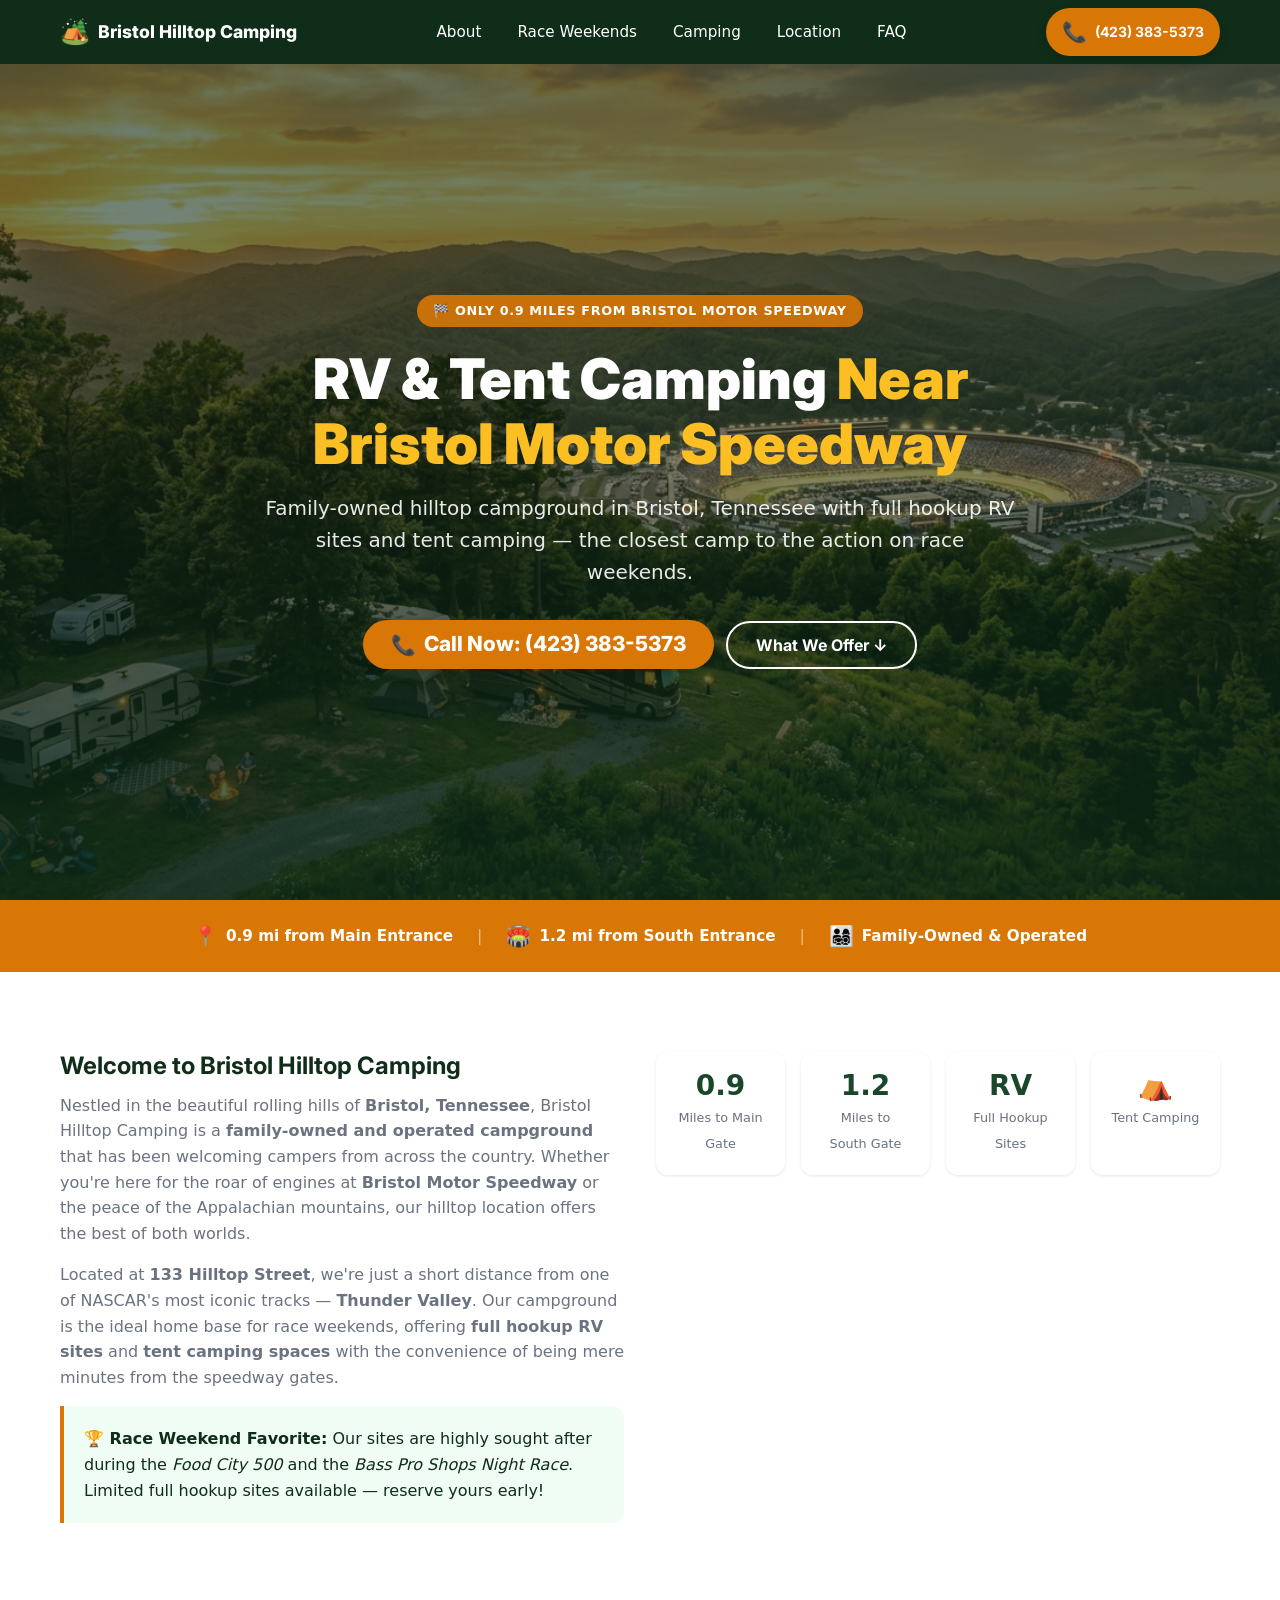
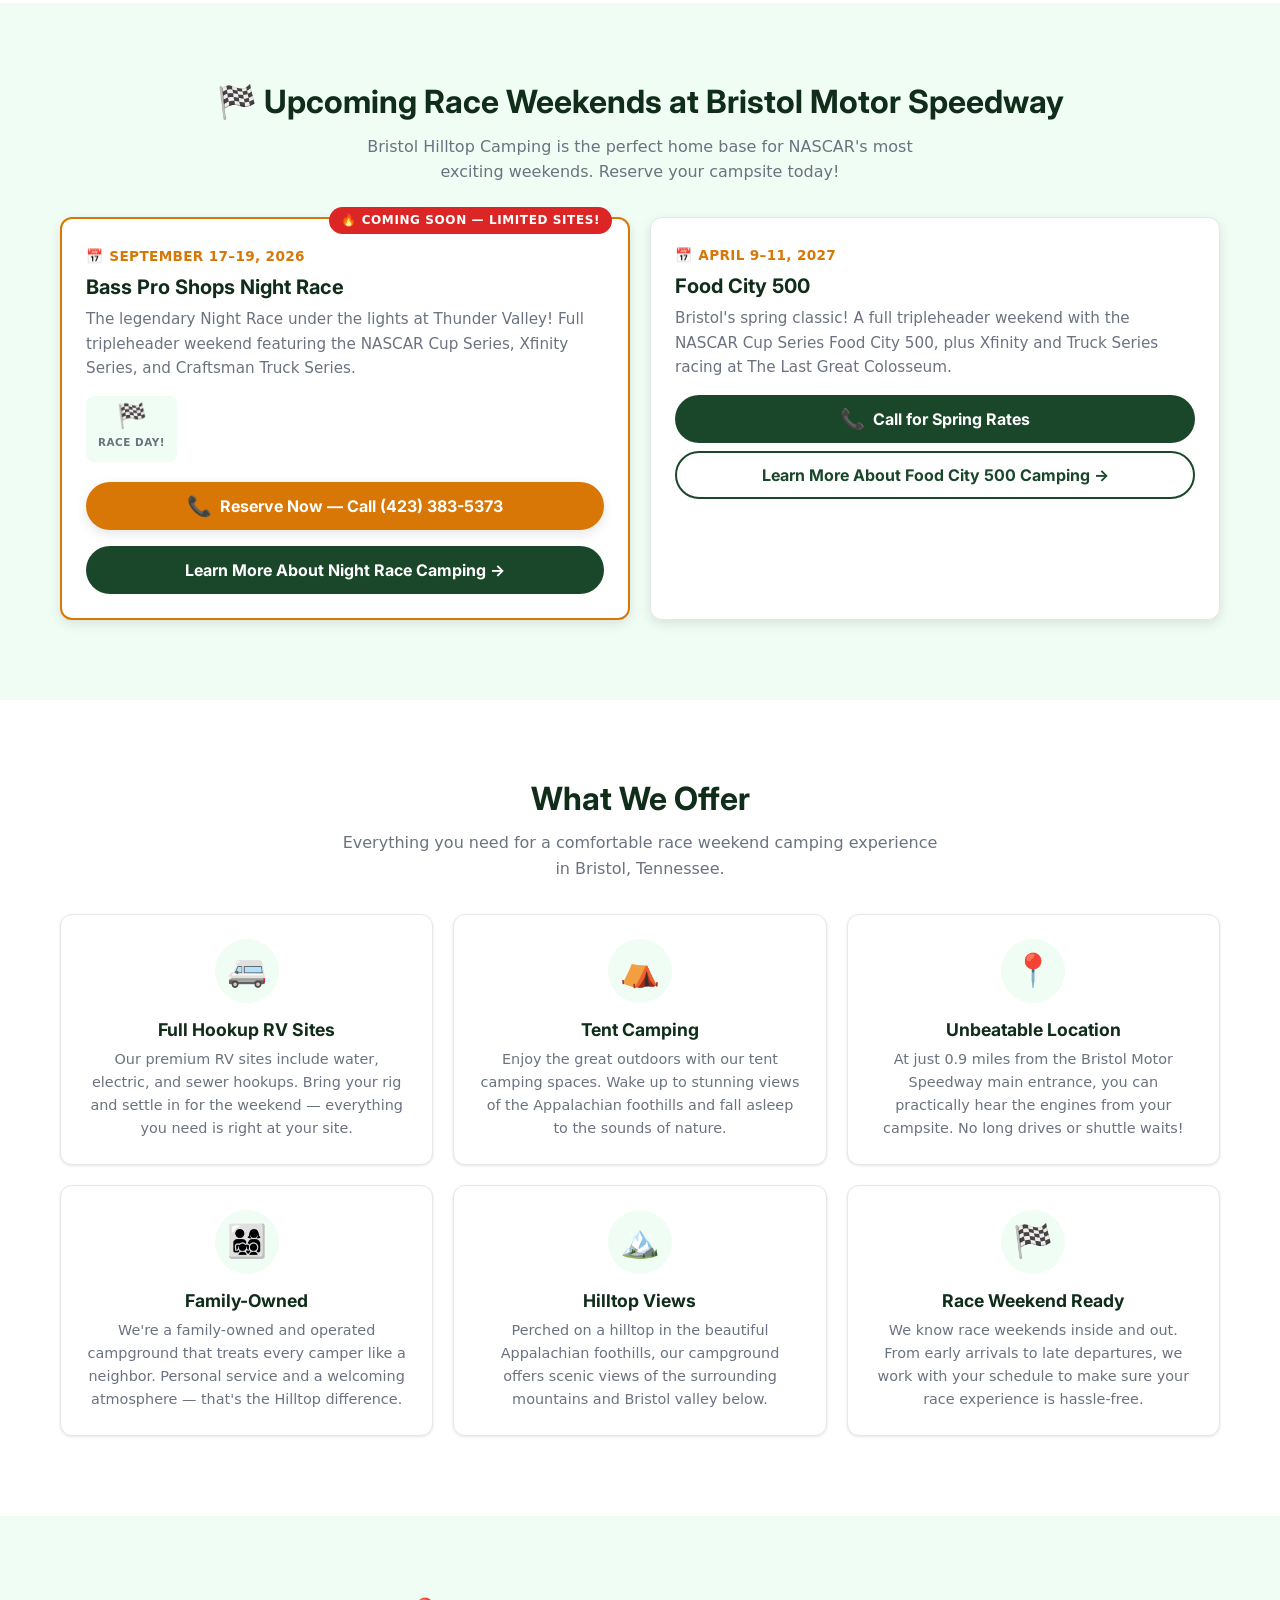
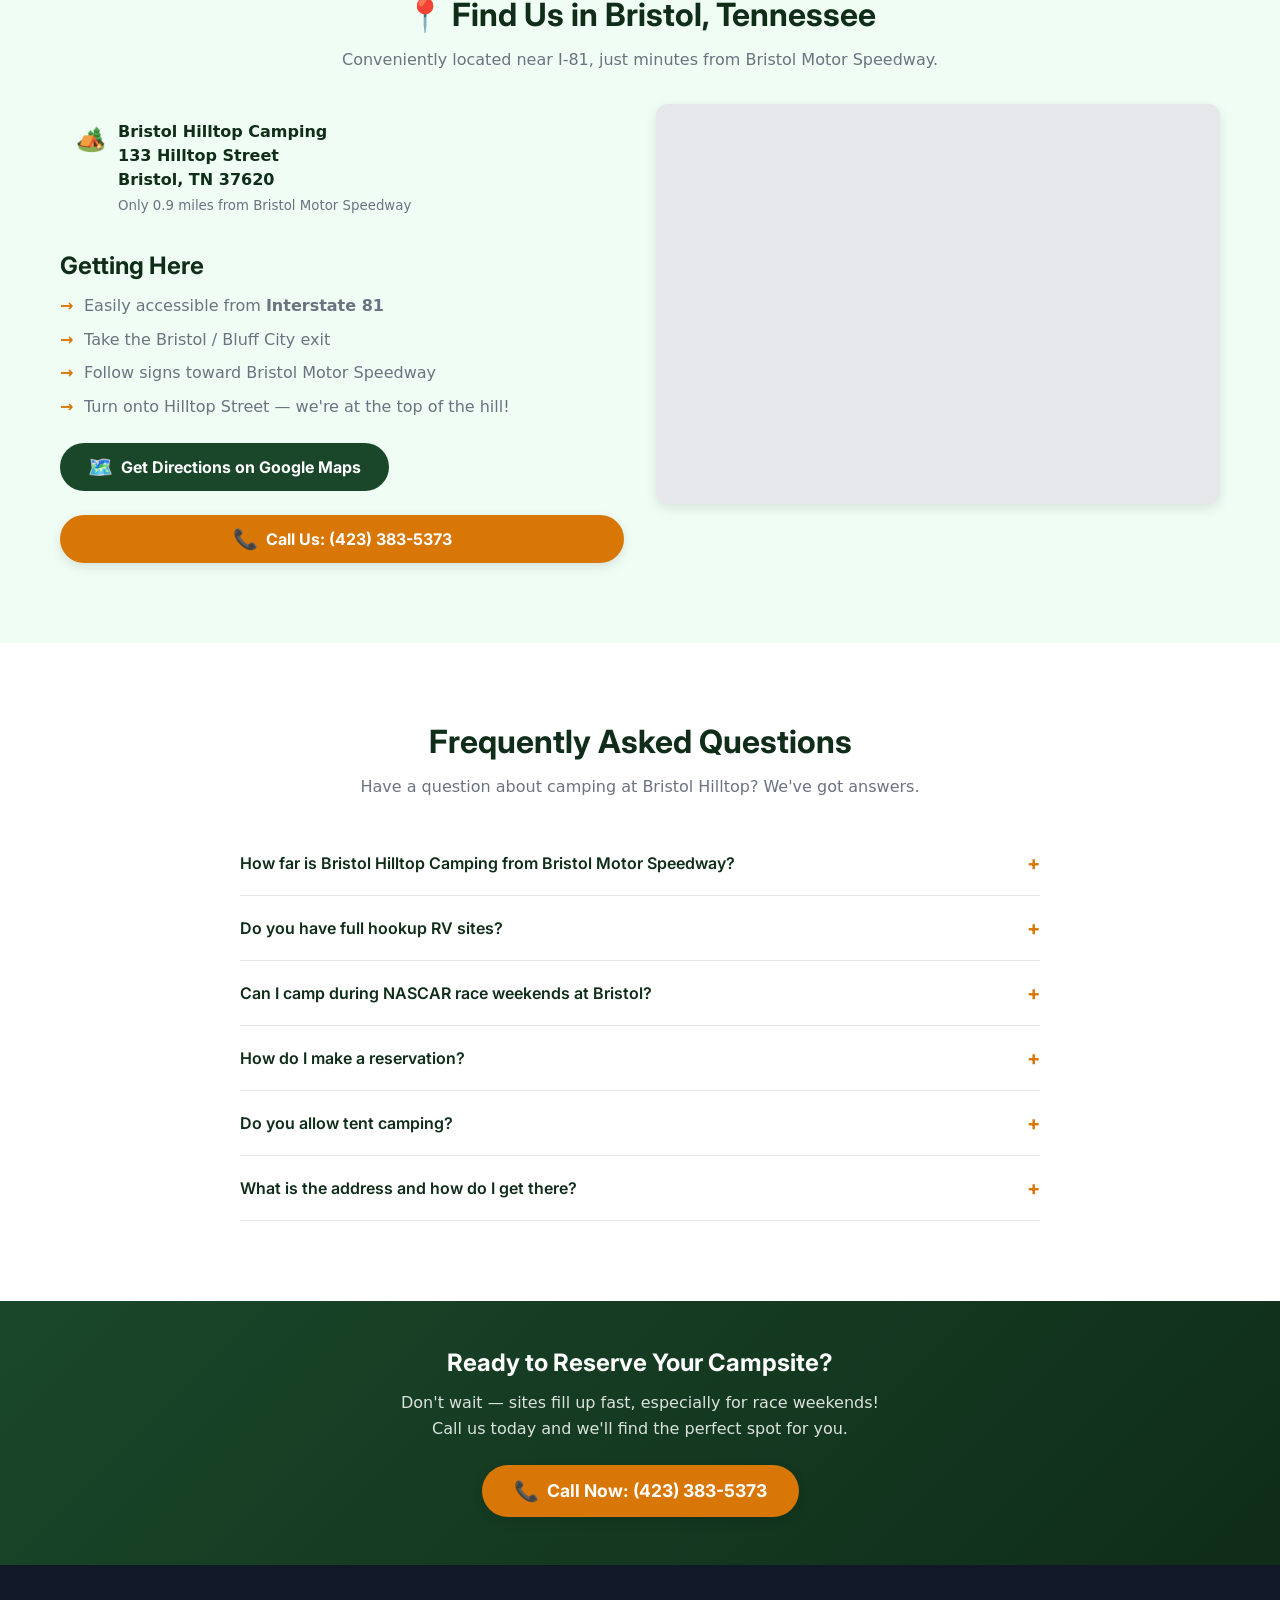
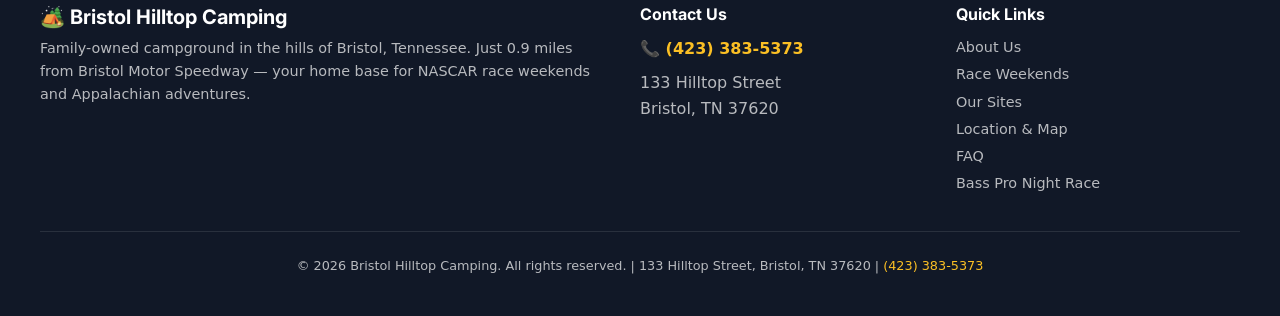
==== index.html @ 0c72fe5b "Initial commit: Bristol Hilltop Camping SEO capture site - Mobile-first responsive design with stick" ====
<!DOCTYPE html>
<html lang="en">
<head>
  <meta charset="UTF-8">
  <meta name="viewport" content="width=device-width, initial-scale=1.0">
  <meta http-equiv="X-UA-Compatible" content="IE=edge">

  <!-- Primary SEO Meta Tags -->
  <title>Bristol Hilltop Camping | RV &amp; Tent Camping Near Bristol Motor Speedway, TN</title>
  <meta name="description" content="Camp just 0.9 miles from Bristol Motor Speedway! Bristol Hilltop Camping offers full hookup RV sites &amp; tent camping in Bristol, TN. Perfect for NASCAR race weekends. Call (423) 383-5373.">
  <meta name="keywords" content="Bristol Motor Speedway camping, RV camping Bristol TN, tent camping near Bristol Speedway, NASCAR race weekend camping, full hookup RV sites Bristol, campground near Thunder Valley, Bristol Hilltop Camping">
  <meta name="robots" content="index, follow">
  <meta name="author" content="Bristol Hilltop Camping">
  <link rel="canonical" href="https://bristolhilltopcamping.com/">

  <!-- Open Graph / Facebook -->
  <meta property="og:type" content="website">
  <meta property="og:url" content="https://bristolhilltopcamping.com/">
  <meta property="og:title" content="Bristol Hilltop Camping | RV &amp; Tent Camping Near Bristol Motor Speedway">
  <meta property="og:description" content="Camp just 0.9 miles from Bristol Motor Speedway! Full hookup RV sites &amp; tent camping for NASCAR race weekends. Family-owned campground in Bristol, TN.">
  <meta property="og:image" content="https://bristolhilltopcamping.com/images/hero-bristol.webp">
  <meta property="og:image:width" content="1200">
  <meta property="og:image:height" content="630">
  <meta property="og:locale" content="en_US">
  <meta property="og:site_name" content="Bristol Hilltop Camping">

  <!-- Twitter Card -->
  <meta name="twitter:card" content="summary_large_image">
  <meta name="twitter:title" content="Bristol Hilltop Camping | RV &amp; Tent Camping Near Bristol Motor Speedway">
  <meta name="twitter:description" content="Camp just 0.9 miles from Bristol Motor Speedway! Full hookup RV sites &amp; tent camping for NASCAR race weekends.">
  <meta name="twitter:image" content="https://bristolhilltopcamping.com/images/hero-bristol.webp">

  <!-- Geo Tags for Local SEO -->
  <meta name="geo.region" content="US-TN">
  <meta name="geo.placename" content="Bristol, Tennessee">
  <meta name="geo.position" content="36.5951;-82.1890">
  <meta name="ICBM" content="36.5951, -82.1890">

  <!-- Fonts -->
  <link rel="preconnect" href="https://fonts.googleapis.com">
  <link rel="preconnect" href="https://fonts.gstatic.com" crossorigin>
  <link href="https://fonts.googleapis.com/css2?family=Inter:wght@400;500;600;700;800;900&display=swap" rel="stylesheet">

  <!-- Styles -->
  <link rel="stylesheet" href="css/styles.css">

  <!-- JSON-LD Structured Data: Campground (LocalBusiness) -->
  <script type="application/ld+json">
  {
    "@context": "https://schema.org",
    "@type": "Campground",
    "name": "Bristol Hilltop Camping",
    "description": "Family-owned campground just 0.9 miles from Bristol Motor Speedway offering RV and tent camping with full hookup sites. Perfect for NASCAR race weekends in Bristol, Tennessee.",
    "url": "https://bristolhilltopcamping.com",
    "telephone": "+1-423-383-5373",
    "address": {
      "@type": "PostalAddress",
      "streetAddress": "133 Hilltop Street",
      "addressLocality": "Bristol",
      "addressRegion": "TN",
      "postalCode": "37620",
      "addressCountry": "US"
    },
    "geo": {
      "@type": "GeoCoordinates",
      "latitude": 36.5951,
      "longitude": -82.1890
    },
    "image": "https://bristolhilltopcamping.com/images/hero-bristol.webp",
    "priceRange": "$$",
    "amenityFeature": [
      { "@type": "LocationFeatureSpecification", "name": "Full Hookup RV Sites", "value": true },
      { "@type": "LocationFeatureSpecification", "name": "Tent Camping", "value": true },
      { "@type": "LocationFeatureSpecification", "name": "Water Hookup", "value": true },
      { "@type": "LocationFeatureSpecification", "name": "Electric Hookup", "value": true },
      { "@type": "LocationFeatureSpecification", "name": "Sewer Hookup", "value": true }
    ],
    "tourBookingPage": "https://bristolhilltopcamping.com/",
    "isAccessibleForFree": false,
    "sameAs": []
  }
  </script>

  <!-- JSON-LD Structured Data: FAQPage -->
  <script type="application/ld+json">
  {
    "@context": "https://schema.org",
    "@type": "FAQPage",
    "mainEntity": [
      {
        "@type": "Question",
        "name": "How far is Bristol Hilltop Camping from Bristol Motor Speedway?",
        "acceptedAnswer": {
          "@type": "Answer",
          "text": "Bristol Hilltop Camping is just 0.9 miles from the Bristol Motor Speedway main entrance and 1.2 miles from the south entrance — one of the closest campgrounds to the track."
        }
      },
      {
        "@type": "Question",
        "name": "Do you have full hookup RV sites?",
        "acceptedAnswer": {
          "@type": "Answer",
          "text": "Yes! We offer a limited number of full hookup RV sites with water, electric, and sewer connections. These sites fill up quickly during race weekends, so call early to reserve your spot."
        }
      },
      {
        "@type": "Question",
        "name": "Can I camp during NASCAR race weekends at Bristol?",
        "acceptedAnswer": {
          "@type": "Answer",
          "text": "Absolutely! Race weekends are our busiest and most popular times. We host campers for both the Food City 500 (spring) and the Bass Pro Shops Night Race (fall). Sites are limited, so early reservations are strongly recommended."
        }
      },
      {
        "@type": "Question",
        "name": "How do I make a reservation at Bristol Hilltop Camping?",
        "acceptedAnswer": {
          "@type": "Answer",
          "text": "Simply call us at (423) 383-5373 to check availability and reserve your site. We recommend calling well in advance for race weekends as our full hookup sites sell out quickly."
        }
      },
      {
        "@type": "Question",
        "name": "Do you allow tent camping?",
        "acceptedAnswer": {
          "@type": "Answer",
          "text": "Yes, we welcome tent campers! We have designated tent camping areas in addition to our RV sites. Call us for current availability and rates."
        }
      },
      {
        "@type": "Question",
        "name": "What is the address of Bristol Hilltop Camping?",
        "acceptedAnswer": {
          "@type": "Answer",
          "text": "We are located at 133 Hilltop Street, Bristol, TN 37620. We're easily accessible from I-81 and just minutes from Bristol Motor Speedway."
        }
      }
    ]
  }
  </script>

  <!-- JSON-LD Structured Data: Upcoming Events -->
  <script type="application/ld+json">
  [
    {
      "@context": "https://schema.org",
      "@type": "Event",
      "name": "Bass Pro Shops Night Race Camping at Bristol Hilltop",
      "description": "Camp at Bristol Hilltop Camping for the 2026 Bass Pro Shops Night Race at Bristol Motor Speedway. Full hookup RV sites and tent camping available just 0.9 miles from the track.",
      "startDate": "2026-09-17",
      "endDate": "2026-09-20",
      "eventAttendanceMode": "https://schema.org/OfflineEventAttendanceMode",
      "eventStatus": "https://schema.org/EventScheduled",
      "location": {
        "@type": "Place",
        "name": "Bristol Hilltop Camping",
        "address": {
          "@type": "PostalAddress",
          "streetAddress": "133 Hilltop Street",
          "addressLocality": "Bristol",
          "addressRegion": "TN",
          "postalCode": "37620",
          "addressCountry": "US"
        }
      },
      "organizer": {
        "@type": "Organization",
        "name": "Bristol Hilltop Camping",
        "url": "https://bristolhilltopcamping.com"
      }
    },
    {
      "@context": "https://schema.org",
      "@type": "Event",
      "name": "Food City 500 Camping at Bristol Hilltop",
      "description": "Camp at Bristol Hilltop Camping for the 2027 Food City 500 at Bristol Motor Speedway. Full hookup RV sites and tent camping available.",
      "startDate": "2027-04-09",
      "endDate": "2027-04-12",
      "eventAttendanceMode": "https://schema.org/OfflineEventAttendanceMode",
      "eventStatus": "https://schema.org/EventScheduled",
      "location": {
        "@type": "Place",
        "name": "Bristol Hilltop Camping",
        "address": {
          "@type": "PostalAddress",
          "streetAddress": "133 Hilltop Street",
          "addressLocality": "Bristol",
          "addressRegion": "TN",
          "postalCode": "37620",
          "addressCountry": "US"
        }
      },
      "organizer": {
        "@type": "Organization",
        "name": "Bristol Hilltop Camping",
        "url": "https://bristolhilltopcamping.com"
      }
    }
  ]
  </script>
</head>
<body>

  <!-- Skip to Content (Accessibility) -->
  <a href="#main" class="skip-link">Skip to main content</a>

  <!-- ============================================
       HEADER / NAVIGATION
       ============================================ -->
  <header class="header" role="banner">
    <div class="header__inner">
      <a href="/" class="header__logo" aria-label="Bristol Hilltop Camping — Home">
        <span class="header__logo-icon">🏕️</span>
        <span>Bristol Hilltop Camping</span>
      </a>

      <nav class="nav" role="navigation" aria-label="Main navigation">
        <ul class="nav__list">
          <li><a href="#about" class="nav__link">About</a></li>
          <li><a href="#race-weekends" class="nav__link">Race Weekends</a></li>
          <li><a href="#camping" class="nav__link">Camping</a></li>
          <li><a href="#location" class="nav__link">Location</a></li>
          <li><a href="#faq" class="nav__link">FAQ</a></li>
        </ul>
      </nav>

      <a href="tel:+14233835373" class="btn btn--call btn--sm header__cta">
        <span class="btn__icon">📞</span> (423) 383-5373
      </a>

      <button class="header__toggle" aria-label="Toggle navigation menu" aria-expanded="false">
        &#9776;
      </button>
    </div>
  </header>

  <!-- ============================================
       HERO SECTION
       ============================================ -->
  <section class="hero" aria-label="Welcome to Bristol Hilltop Camping">
    <div class="hero__bg" role="img" aria-label="Panoramic view of Bristol Motor Speedway and Appalachian Mountains from Bristol Hilltop Camping"></div>
    <div class="hero__content">
      <div class="hero__badge">🏁 Only 0.9 Miles from Bristol Motor Speedway</div>
      <h1 class="hero__title">
        RV &amp; Tent Camping <span>Near Bristol Motor Speedway</span>
      </h1>
      <p class="hero__subtitle">
        Family-owned hilltop campground in Bristol, Tennessee with full hookup RV sites and tent camping — the closest camp to the action on race weekends.
      </p>
      <div class="hero__ctas">
        <a href="tel:+14233835373" class="btn btn--call hero__phone">
          <span class="btn__icon">📞</span> Call Now: (423) 383-5373
        </a>
        <a href="#camping" class="btn btn--outline">
          What We Offer ↓
        </a>
      </div>
    </div>
  </section>

  <!-- ============================================
       PROXIMITY BADGE BAR
       ============================================ -->
  <div class="proximity" role="complementary" aria-label="Distance to Bristol Motor Speedway">
    <div class="proximity__content">
      <div class="proximity__item">
        <span class="proximity__icon">📍</span>
        <span>0.9 mi from Main Entrance</span>
      </div>
      <span class="proximity__divider">|</span>
      <div class="proximity__item">
        <span class="proximity__icon">🏟️</span>
        <span>1.2 mi from South Entrance</span>
      </div>
      <span class="proximity__divider">|</span>
      <div class="proximity__item">
        <span class="proximity__icon">👨‍👩‍👧‍👦</span>
        <span>Family-Owned &amp; Operated</span>
      </div>
    </div>
  </div>

  <!-- ============================================
       MAIN CONTENT
       ============================================ -->
  <main id="main">

    <!-- ABOUT SECTION -->
    <section id="about" class="section">
      <div class="container">
        <div class="about__grid">
          <div class="about__text fade-in">
            <h2>Welcome to Bristol Hilltop Camping</h2>
            <p>
              Nestled in the beautiful rolling hills of <strong>Bristol, Tennessee</strong>, Bristol Hilltop Camping is a <strong>family-owned and operated campground</strong> that has been welcoming campers from across the country. Whether you're here for the roar of engines at <strong>Bristol Motor Speedway</strong> or the peace of the Appalachian mountains, our hilltop location offers the best of both worlds.
            </p>
            <p>
              Located at <strong>133 Hilltop Street</strong>, we're just a short distance from one of NASCAR's most iconic tracks — <strong>Thunder Valley</strong>. Our campground is the ideal home base for race weekends, offering <strong>full hookup RV sites</strong> and <strong>tent camping spaces</strong> with the convenience of being mere minutes from the speedway gates.
            </p>
            <div class="about__highlight">
              <strong>🏆 Race Weekend Favorite:</strong> Our sites are highly sought after during the <em>Food City 500</em> and the <em>Bass Pro Shops Night Race</em>. Limited full hookup sites available — reserve yours early!
            </div>
          </div>
          <div class="about__stats fade-in">
            <div class="stat">
              <span class="stat__number">0.9</span>
              <span class="stat__label">Miles to Main Gate</span>
            </div>
            <div class="stat">
              <span class="stat__number">1.2</span>
              <span class="stat__label">Miles to South Gate</span>
            </div>
            <div class="stat">
              <span class="stat__number">RV</span>
              <span class="stat__label">Full Hookup Sites</span>
            </div>
            <div class="stat">
              <span class="stat__number">⛺</span>
              <span class="stat__label">Tent Camping</span>
            </div>
          </div>
        </div>
      </div>
    </section>

    <!-- RACE WEEKENDS SECTION -->
    <section id="race-weekends" class="section section--alt">
      <div class="container">
        <div class="section__header fade-in">
          <h2>🏁 Upcoming Race Weekends at Bristol Motor Speedway</h2>
          <p>Bristol Hilltop Camping is the perfect home base for NASCAR's most exciting weekends. Reserve your campsite today!</p>
        </div>

        <div class="race-cards">
          <!-- Bass Pro Shops Night Race — FEATURED / URGENT -->
          <div class="race-card race-card--featured fade-in">
            <span class="race-card__urgent">🔥 Coming Soon — Limited Sites!</span>
            <div class="race-card__date">
              <span>📅</span> September 17–19, 2026
            </div>
            <h3 class="race-card__title"><a href="bass-pro-night-race.html" style="color: inherit; text-decoration: none;">Bass Pro Shops Night Race</a></h3>
            <p class="race-card__desc">
              The legendary Night Race under the lights at Thunder Valley! Full tripleheader weekend featuring the NASCAR Cup Series, Xfinity Series, and Craftsman Truck Series.
            </p>
            <div class="race-card__countdown" id="countdown-nightrace">
              <!-- Populated by JavaScript -->
            </div>
            <div style="display: flex; flex-direction: column; gap: 0.5rem;">
              <a href="tel:+14233835373" class="btn btn--call race-card__cta">
                <span class="btn__icon">📞</span> Reserve Now — Call (423) 383-5373
              </a>
              <a href="bass-pro-night-race.html" class="btn btn--primary race-card__cta" style="margin-top: 0.5rem;">
                Learn More About Night Race Camping →
              </a>
            </div>
          </div>

          <!-- Food City 500 -->
          <div class="race-card fade-in">
            <div class="race-card__date">
              <span>📅</span> April 9–11, 2027
            </div>
            <h3 class="race-card__title">Food City 500</h3>
            <p class="race-card__desc">
              Bristol's spring classic! A full tripleheader weekend with the NASCAR Cup Series Food City 500, plus Xfinity and Truck Series racing at The Last Great Colosseum.
            </p>
            <a href="tel:+14233835373" class="btn btn--primary race-card__cta">
              <span class="btn__icon">📞</span> Call for Spring Rates
            </a>
            <a href="food-city-500.html" class="btn btn--outline race-card__cta" style="margin-top: 0.5rem; color: var(--color-primary); border-color: var(--color-primary);">
              Learn More About Food City 500 Camping →
            </a>
          </div>
        </div>
      </div>
    </section>

    <!-- WHAT WE OFFER SECTION -->
    <section id="camping" class="section">
      <div class="container">
        <div class="section__header fade-in">
          <h2>What We Offer</h2>
          <p>Everything you need for a comfortable race weekend camping experience in Bristol, Tennessee.</p>
        </div>

        <div class="offerings__grid">
          <div class="offering fade-in">
            <div class="offering__icon">🚐</div>
            <h3 class="offering__title">Full Hookup RV Sites</h3>
            <p class="offering__desc">
              Our premium RV sites include water, electric, and sewer hookups. Bring your rig and settle in for the weekend — everything you need is right at your site.
            </p>
          </div>

          <div class="offering fade-in">
            <div class="offering__icon">⛺</div>
            <h3 class="offering__title">Tent Camping</h3>
            <p class="offering__desc">
              Enjoy the great outdoors with our tent camping spaces. Wake up to stunning views of the Appalachian foothills and fall asleep to the sounds of nature.
            </p>
          </div>

          <div class="offering fade-in">
            <div class="offering__icon">📍</div>
            <h3 class="offering__title">Unbeatable Location</h3>
            <p class="offering__desc">
              At just 0.9 miles from the Bristol Motor Speedway main entrance, you can practically hear the engines from your campsite. No long drives or shuttle waits!
            </p>
          </div>

          <div class="offering fade-in">
            <div class="offering__icon">👨‍👩‍👧‍👦</div>
            <h3 class="offering__title">Family-Owned</h3>
            <p class="offering__desc">
              We're a family-owned and operated campground that treats every camper like a neighbor. Personal service and a welcoming atmosphere — that's the Hilltop difference.
            </p>
          </div>

          <div class="offering fade-in">
            <div class="offering__icon">🏔️</div>
            <h3 class="offering__title">Hilltop Views</h3>
            <p class="offering__desc">
              Perched on a hilltop in the beautiful Appalachian foothills, our campground offers scenic views of the surrounding mountains and Bristol valley below.
            </p>
          </div>

          <div class="offering fade-in">
            <div class="offering__icon">🏁</div>
            <h3 class="offering__title">Race Weekend Ready</h3>
            <p class="offering__desc">
              We know race weekends inside and out. From early arrivals to late departures, we work with your schedule to make sure your race experience is hassle-free.
            </p>
          </div>
        </div>
      </div>
    </section>

    <!-- LOCATION & DIRECTIONS SECTION -->
    <section id="location" class="section section--alt">
      <div class="container">
        <div class="section__header fade-in">
          <h2>📍 Find Us in Bristol, Tennessee</h2>
          <p>Conveniently located near I-81, just minutes from Bristol Motor Speedway.</p>
        </div>

        <div class="location__grid">
          <div class="location__info fade-in">
            <div class="location__address">
              <span class="location__address-icon">🏕️</span>
              <div class="location__address-text">
                Bristol Hilltop Camping<br>
                133 Hilltop Street<br>
                Bristol, TN 37620
                <small>Only 0.9 miles from Bristol Motor Speedway</small>
              </div>
            </div>

            <div class="location__directions">
              <h3>Getting Here</h3>
              <ul>
                <li>Easily accessible from <strong>Interstate 81</strong></li>
                <li>Take the Bristol / Bluff City exit</li>
                <li>Follow signs toward Bristol Motor Speedway</li>
                <li>Turn onto Hilltop Street — we're at the top of the hill!</li>
              </ul>
            </div>

            <a href="https://www.google.com/maps/dir/?api=1&destination=133+Hilltop+Street+Bristol+TN+37620" target="_blank" rel="noopener noreferrer" class="btn btn--primary">
              <span class="btn__icon">🗺️</span> Get Directions on Google Maps
            </a>

            <div style="margin-top: 1.5rem;">
              <a href="tel:+14233835373" class="btn btn--call" style="width: 100%;">
                <span class="btn__icon">📞</span> Call Us: (423) 383-5373
              </a>
            </div>
          </div>

          <div class="location__map fade-in">
            <iframe
              src="https://maps.google.com/maps?q=133+Hilltop+Street,+Bristol,+TN+37620&t=&z=14&ie=UTF8&iwloc=&output=embed"
              width="100%"
              height="100%"
              style="border:0;"
              allowfullscreen=""
              loading="lazy"
              referrerpolicy="no-referrer-when-downgrade"
              title="Bristol Hilltop Camping location on Google Maps">
            </iframe>
          </div>
        </div>
      </div>
    </section>

    <!-- FAQ SECTION -->
    <section id="faq" class="section">
      <div class="container">
        <div class="section__header fade-in">
          <h2>Frequently Asked Questions</h2>
          <p>Have a question about camping at Bristol Hilltop? We've got answers.</p>
        </div>

        <div class="faq__list fade-in">
          <div class="faq__item">
            <button class="faq__question" aria-expanded="false">
              <span>How far is Bristol Hilltop Camping from Bristol Motor Speedway?</span>
              <span class="faq__icon">+</span>
            </button>
            <div class="faq__answer">
              <p>We're one of the closest campgrounds to Bristol Motor Speedway! We're located just <strong>0.9 miles from the main entrance</strong> and <strong>1.2 miles from the south entrance</strong>. That's close enough to hear the roar of the engines from your campsite!</p>
            </div>
          </div>

          <div class="faq__item">
            <button class="faq__question" aria-expanded="false">
              <span>Do you have full hookup RV sites?</span>
              <span class="faq__icon">+</span>
            </button>
            <div class="faq__answer">
              <p>Yes! We offer a <strong>limited number of full hookup RV sites</strong> with water, electric, and sewer connections. These premium sites are in high demand, especially during NASCAR race weekends, so we strongly recommend calling ahead to reserve your spot as early as possible.</p>
            </div>
          </div>

          <div class="faq__item">
            <button class="faq__question" aria-expanded="false">
              <span>Can I camp during NASCAR race weekends at Bristol?</span>
              <span class="faq__icon">+</span>
            </button>
            <div class="faq__answer">
              <p>Absolutely — race weekends are our specialty! We host campers for both the <strong>Food City 500</strong> (spring) and the <strong>Bass Pro Shops Night Race</strong> (fall). Our proximity to the track makes us one of the most convenient camping options for race fans. Sites are limited, so early reservations are strongly recommended.</p>
            </div>
          </div>

          <div class="faq__item">
            <button class="faq__question" aria-expanded="false">
              <span>How do I make a reservation?</span>
              <span class="faq__icon">+</span>
            </button>
            <div class="faq__answer">
              <p>Simply give us a call at <strong><a href="tel:+14233835373">(423) 383-5373</a></strong>! We'll check availability, discuss your needs, and get you set up with the perfect campsite. We recommend booking well in advance for race weekends — our full hookup sites sell out fast!</p>
            </div>
          </div>

          <div class="faq__item">
            <button class="faq__question" aria-expanded="false">
              <span>Do you allow tent camping?</span>
              <span class="faq__icon">+</span>
            </button>
            <div class="faq__answer">
              <p>Yes, we welcome tent campers! We have designated tent camping areas in addition to our RV sites. It's a great way to experience the beautiful Appalachian foothills on a budget. Call us for current availability and rates.</p>
            </div>
          </div>

          <div class="faq__item">
            <button class="faq__question" aria-expanded="false">
              <span>What is the address and how do I get there?</span>
              <span class="faq__icon">+</span>
            </button>
            <div class="faq__answer">
              <p>We're located at <strong>133 Hilltop Street, Bristol, TN 37620</strong>. We're easily accessible from <strong>I-81</strong> — just take the Bristol/Bluff City exit and follow signs toward Bristol Motor Speedway. Look for Hilltop Street and head to the top of the hill! <a href="https://www.google.com/maps/dir/?api=1&destination=133+Hilltop+Street+Bristol+TN+37620" target="_blank" rel="noopener noreferrer">Get directions on Google Maps →</a></p>
            </div>
          </div>
        </div>
      </div>
    </section>

    <!-- CALL-TO-ACTION BANNER -->
    <section class="cta-banner">
      <div class="container">
        <h2>Ready to Reserve Your Campsite?</h2>
        <p>Don't wait — sites fill up fast, especially for race weekends! Call us today and we'll find the perfect spot for you.</p>
        <a href="tel:+14233835373" class="btn btn--call">
          <span class="btn__icon">📞</span> Call Now: (423) 383-5373
        </a>
      </div>
    </section>

  </main>

  <!-- ============================================
       FOOTER
       ============================================ -->
  <footer class="footer" role="contentinfo">
    <div class="footer__grid">
      <div class="footer__brand">
        <h3>🏕️ Bristol Hilltop Camping</h3>
        <p>Family-owned campground in the hills of Bristol, Tennessee. Just 0.9 miles from Bristol Motor Speedway — your home base for NASCAR race weekends and Appalachian adventures.</p>
      </div>
      <div class="footer__contact">
        <h4>Contact Us</h4>
        <a href="tel:+14233835373">📞 (423) 383-5373</a>
        <p>
          133 Hilltop Street<br>
          Bristol, TN 37620
        </p>
      </div>
      <div class="footer__hours">
        <h4>Quick Links</h4>
        <ul>
          <li><a href="#about" style="color: rgba(255,255,255,0.7);">About Us</a></li>
          <li><a href="#race-weekends" style="color: rgba(255,255,255,0.7);">Race Weekends</a></li>
          <li><a href="#camping" style="color: rgba(255,255,255,0.7);">Our Sites</a></li>
          <li><a href="#location" style="color: rgba(255,255,255,0.7);">Location & Map</a></li>
          <li><a href="#faq" style="color: rgba(255,255,255,0.7);">FAQ</a></li>
          <li><a href="bass-pro-night-race.html" style="color: rgba(255,255,255,0.7);">Bass Pro Night Race</a></li>
        </ul>
      </div>
    </div>
    <div class="footer__bottom">
      <p>&copy; 2026 Bristol Hilltop Camping. All rights reserved. | 133 Hilltop Street, Bristol, TN 37620 | <a href="tel:+14233835373" style="color: var(--color-accent-light);">(423) 383-5373</a></p>
    </div>
  </footer>

  <!-- ============================================
       STICKY MOBILE CTA (visible only on mobile)
       ============================================ -->
  <div class="mobile-cta" role="complementary" aria-label="Call to action">
    <a href="tel:+14233835373" class="mobile-cta__link">
      <span class="mobile-cta__icon">📞</span>
      CALL NOW — (423) 383-5373
    </a>
  </div>

  <!-- Scripts -->
  <script src="js/main.js" defer></script>

</body>
</html>
---- css/styles.css ----
/* ============================================
   Bristol Hilltop Camping — Mobile-First Styles
   ============================================ */

/* --- CSS Custom Properties --- */
:root {
  --color-primary: #1a472a;
  --color-primary-dark: #0f2d19;
  --color-primary-light: #2d6a4f;
  --color-accent: #d97706;
  --color-accent-hover: #b45309;
  --color-accent-light: #fbbf24;
  --color-bg: #ffffff;
  --color-bg-alt: #f0fdf4;
  --color-bg-dark: #111827;
  --color-text: #1f2937;
  --color-text-light: #6b7280;
  --color-text-white: #ffffff;
  --color-border: #e5e7eb;
  --color-badge: #dc2626;

  --font-heading: 'Inter', system-ui, -apple-system, BlinkMacSystemFont, 'Segoe UI', Roboto, sans-serif;
  --font-body: system-ui, -apple-system, BlinkMacSystemFont, 'Segoe UI', Roboto, sans-serif;

  --max-width: 1200px;
  --header-height: 64px;
  --mobile-cta-height: 60px;
  --section-padding: 3rem 1.25rem;
  --border-radius: 12px;
  --shadow-sm: 0 1px 3px rgba(0,0,0,0.1);
  --shadow-md: 0 4px 12px rgba(0,0,0,0.1);
  --shadow-lg: 0 10px 30px rgba(0,0,0,0.15);
  --transition: 0.3s ease;
}

/* --- Reset & Base --- */
*, *::before, *::after {
  box-sizing: border-box;
  margin: 0;
  padding: 0;
}

html {
  scroll-behavior: smooth;
  -webkit-text-size-adjust: 100%;
  scroll-padding-top: var(--header-height);
}

body {
  font-family: var(--font-body);
  font-size: 1rem;
  line-height: 1.6;
  color: var(--color-text);
  background: var(--color-bg);
  -webkit-font-smoothing: antialiased;
  -moz-osx-font-smoothing: grayscale;
  padding-bottom: var(--mobile-cta-height);
  overflow-x: hidden;
}

img {
  max-width: 100%;
  height: auto;
  display: block;
}

a {
  color: var(--color-primary);
  text-decoration: none;
  transition: color var(--transition);
}

a:hover {
  color: var(--color-accent);
}

ul, ol {
  list-style: none;
}

/* --- Typography --- */
h1, h2, h3, h4, h5, h6 {
  font-family: var(--font-heading);
  font-weight: 700;
  line-height: 1.2;
  color: var(--color-primary-dark);
}

h1 { font-size: 1.875rem; margin-bottom: 1rem; }
h2 { font-size: 1.5rem; margin-bottom: 0.75rem; }
h3 { font-size: 1.25rem; margin-bottom: 0.5rem; }

p { margin-bottom: 1rem; }

.text-accent { color: var(--color-accent); }
.text-center { text-align: center; }

/* --- Layout --- */
.container {
  width: 100%;
  max-width: var(--max-width);
  margin: 0 auto;
  padding: 0 1.25rem;
}

.section {
  padding: var(--section-padding);
}

.section--alt {
  background: var(--color-bg-alt);
}

.section--dark {
  background: var(--color-primary-dark);
  color: var(--color-text-white);
}

.section--dark h2,
.section--dark h3 {
  color: var(--color-text-white);
}

.section__header {
  text-align: center;
  margin-bottom: 2rem;
}

.section__header p {
  color: var(--color-text-light);
  max-width: 600px;
  margin: 0.5rem auto 0;
}

/* --- Buttons --- */
.btn {
  display: inline-flex;
  align-items: center;
  justify-content: center;
  gap: 0.5rem;
  padding: 0.875rem 1.75rem;
  border: none;
  border-radius: 50px;
  font-family: var(--font-heading);
  font-size: 1rem;
  font-weight: 700;
  text-decoration: none;
  cursor: pointer;
  transition: all var(--transition);
  min-height: 48px;
  min-width: 48px;
  text-align: center;
  line-height: 1;
  white-space: nowrap;
}

.btn--call {
  background: var(--color-accent);
  color: var(--color-text-white);
  box-shadow: var(--shadow-md);
}

.btn--call:hover {
  background: var(--color-accent-hover);
  color: var(--color-text-white);
  transform: translateY(-2px);
  box-shadow: var(--shadow-lg);
}

.btn--outline {
  background: transparent;
  color: var(--color-text-white);
  border: 2px solid var(--color-text-white);
}

.btn--outline:hover {
  background: var(--color-text-white);
  color: var(--color-primary-dark);
}

.btn--primary {
  background: var(--color-primary);
  color: var(--color-text-white);
}

.btn--primary:hover {
  background: var(--color-primary-dark);
  color: var(--color-text-white);
  transform: translateY(-2px);
}

.btn--white {
  background: var(--color-text-white);
  color: var(--color-primary-dark);
}

.btn--white:hover {
  background: #f0fdf4;
  color: var(--color-primary-dark);
  transform: translateY(-2px);
}

.btn--sm {
  padding: 0.5rem 1rem;
  font-size: 0.875rem;
}

.btn__icon {
  font-size: 1.25rem;
}

/* --- Header / Navigation --- */
.header {
  position: fixed;
  top: 0;
  left: 0;
  right: 0;
  z-index: 1000;
  background: var(--color-primary-dark);
  height: var(--header-height);
  transition: box-shadow var(--transition);
}

.header--scrolled {
  box-shadow: 0 2px 20px rgba(0,0,0,0.3);
}

.header__inner {
  display: flex;
  align-items: center;
  justify-content: space-between;
  height: 100%;
  max-width: var(--max-width);
  margin: 0 auto;
  padding: 0 1.25rem;
  gap: 0.75rem;
}

.header__logo {
  display: flex;
  align-items: center;
  gap: 0.5rem;
  color: var(--color-text-white);
  font-family: var(--font-heading);
  font-weight: 800;
  font-size: 1.1rem;
  text-decoration: none;
  flex-shrink: 0;
}

.header__logo:hover {
  color: var(--color-accent-light);
}

.header__logo-icon {
  font-size: 1.5rem;
}

.nav {
  display: none;
  position: absolute;
  top: var(--header-height);
  left: 0;
  right: 0;
  background: var(--color-primary-dark);
  padding: 1rem 0;
  box-shadow: 0 4px 12px rgba(0,0,0,0.2);
}

.nav--open {
  display: block;
}

.nav__list {
  display: flex;
  flex-direction: column;
  align-items: center;
  gap: 0;
}

.nav__link {
  display: block;
  padding: 0.75rem 1.25rem;
  color: var(--color-text-white);
  font-weight: 500;
  font-size: 1rem;
  transition: color var(--transition);
  width: 100%;
  text-align: center;
  white-space: nowrap;
}

.nav__link:hover {
  color: var(--color-accent-light);
}

.header__cta {
  display: none;
  white-space: nowrap;
}

.header__toggle {
  display: flex;
  align-items: center;
  justify-content: center;
  width: 44px;
  height: 44px;
  background: none;
  border: none;
  color: var(--color-text-white);
  font-size: 1.5rem;
  cursor: pointer;
  padding: 0;
}

/* --- Hero Section --- */
.hero {
  position: relative;
  min-height: 100vh;
  min-height: 100svh;
  display: flex;
  align-items: center;
  justify-content: center;
  background: linear-gradient(135deg, var(--color-primary-dark) 0%, var(--color-primary) 100%);
  overflow: hidden;
  margin-top: 0;
  padding-top: var(--header-height);
}

.hero__bg {
  position: absolute;
  inset: 0;
  background-image: url('../images/hero-bristol.webp');
  background-size: cover;
  background-position: center;
  background-repeat: no-repeat;
}

.hero__bg::after {
  content: '';
  position: absolute;
  inset: 0;
  background: linear-gradient(
    to bottom,
    rgba(15, 45, 25, 0.65) 0%,
    rgba(15, 45, 25, 0.5) 50%,
    rgba(15, 45, 25, 0.8) 100%
  );
}

.hero__content {
  position: relative;
  z-index: 2;
  text-align: center;
  padding: 2rem 1.25rem;
  max-width: 800px;
}

.hero__badge {
  display: inline-flex;
  align-items: center;
  gap: 0.375rem;
  background: rgba(217, 119, 6, 0.9);
  color: var(--color-text-white);
  padding: 0.375rem 1rem;
  border-radius: 50px;
  font-size: 0.8rem;
  font-weight: 700;
  letter-spacing: 0.05em;
  text-transform: uppercase;
  margin-bottom: 1.25rem;
  animation: pulse-badge 2s ease-in-out infinite;
}

@keyframes pulse-badge {
  0%, 100% { transform: scale(1); }
  50% { transform: scale(1.05); }
}

.hero__title {
  font-size: 2rem;
  font-weight: 900;
  color: var(--color-text-white);
  margin-bottom: 1rem;
  line-height: 1.15;
}

.hero__title span {
  color: var(--color-accent-light);
}

.hero__subtitle {
  font-size: 1.05rem;
  color: rgba(255,255,255,0.9);
  margin-bottom: 2rem;
  line-height: 1.6;
}

.hero__ctas {
  display: flex;
  flex-direction: column;
  gap: 0.75rem;
  align-items: center;
}

.hero__phone {
  font-size: 1.3rem;
  font-weight: 800;
}

/* --- Proximity Badge Section --- */
.proximity {
  background: var(--color-accent);
  padding: 1.25rem 1.25rem;
  text-align: center;
}

.proximity__content {
  display: flex;
  flex-direction: column;
  align-items: center;
  gap: 0.75rem;
  max-width: var(--max-width);
  margin: 0 auto;
}

.proximity__item {
  display: flex;
  align-items: center;
  gap: 0.5rem;
  color: var(--color-text-white);
  font-weight: 700;
  font-size: 0.95rem;
}

.proximity__icon {
  font-size: 1.25rem;
}

.proximity__divider {
  display: none;
  color: rgba(255,255,255,0.5);
}

/* --- About Section --- */
.about__grid {
  display: grid;
  gap: 2rem;
}

.about__text h2 {
  font-size: 1.5rem;
}

.about__text p {
  color: var(--color-text-light);
}

.about__highlight {
  background: var(--color-bg-alt);
  border-left: 4px solid var(--color-accent);
  padding: 1.25rem;
  border-radius: 0 var(--border-radius) var(--border-radius) 0;
  font-weight: 500;
  color: var(--color-primary-dark);
}

.about__stats {
  display: grid;
  grid-template-columns: repeat(2, 1fr);
  gap: 1rem;
}

.stat {
  text-align: center;
  padding: 1.25rem;
  background: var(--color-bg);
  border-radius: var(--border-radius);
  box-shadow: var(--shadow-sm);
}

.stat__number {
  display: block;
  font-size: 1.75rem;
  font-weight: 900;
  color: var(--color-primary);
  line-height: 1;
  margin-bottom: 0.25rem;
}

.stat__label {
  font-size: 0.8rem;
  color: var(--color-text-light);
  font-weight: 500;
}

/* --- Race Weekend Section --- */
.race-cards {
  display: grid;
  gap: 1.25rem;
}

.race-card {
  background: var(--color-bg);
  border-radius: var(--border-radius);
  padding: 1.5rem;
  box-shadow: var(--shadow-md);
  border: 1px solid var(--color-border);
  transition: transform var(--transition), box-shadow var(--transition);
}

.race-card:hover {
  transform: translateY(-4px);
  box-shadow: var(--shadow-lg);
}

.race-card--featured {
  border: 2px solid var(--color-accent);
  position: relative;
}

.race-card__urgent {
  position: absolute;
  top: -12px;
  right: 16px;
  background: var(--color-badge);
  color: var(--color-text-white);
  padding: 0.25rem 0.75rem;
  border-radius: 50px;
  font-size: 0.75rem;
  font-weight: 700;
  text-transform: uppercase;
  letter-spacing: 0.05em;
  animation: pulse-badge 2s ease-in-out infinite;
}

.race-card__date {
  display: inline-flex;
  align-items: center;
  gap: 0.375rem;
  font-size: 0.85rem;
  color: var(--color-accent);
  font-weight: 700;
  margin-bottom: 0.5rem;
  text-transform: uppercase;
  letter-spacing: 0.025em;
}

.race-card__title {
  font-size: 1.25rem;
  color: var(--color-primary-dark);
  margin-bottom: 0.5rem;
}

.race-card__desc {
  color: var(--color-text-light);
  font-size: 0.95rem;
  margin-bottom: 1rem;
}

.race-card__countdown {
  display: flex;
  gap: 0.75rem;
  margin-bottom: 1.25rem;
  flex-wrap: wrap;
}

.countdown__item {
  text-align: center;
  background: var(--color-bg-alt);
  padding: 0.5rem 0.75rem;
  border-radius: 8px;
  min-width: 56px;
}

.countdown__number {
  display: block;
  font-size: 1.5rem;
  font-weight: 900;
  color: var(--color-primary);
  line-height: 1;
}

.countdown__label {
  font-size: 0.65rem;
  color: var(--color-text-light);
  text-transform: uppercase;
  letter-spacing: 0.05em;
  font-weight: 600;
}

.race-card__cta {
  width: 100%;
}

/* --- Offerings Section --- */
.offerings__grid {
  display: grid;
  gap: 1.25rem;
}

.offering {
  background: var(--color-bg);
  border-radius: var(--border-radius);
  padding: 1.5rem;
  text-align: center;
  box-shadow: var(--shadow-sm);
  border: 1px solid var(--color-border);
  transition: transform var(--transition), box-shadow var(--transition);
}

.offering:hover {
  transform: translateY(-4px);
  box-shadow: var(--shadow-md);
}

.offering__icon {
  width: 64px;
  height: 64px;
  margin: 0 auto 1rem;
  background: var(--color-bg-alt);
  border-radius: 50%;
  display: flex;
  align-items: center;
  justify-content: center;
  font-size: 2rem;
}

.offering__title {
  font-size: 1.1rem;
  margin-bottom: 0.5rem;
}

.offering__desc {
  color: var(--color-text-light);
  font-size: 0.9rem;
  margin-bottom: 0;
}

/* --- Location Section --- */
.location__grid {
  display: grid;
  gap: 2rem;
}

.location__info h3 {
  margin-bottom: 0.5rem;
}

.location__address {
  display: flex;
  align-items: flex-start;
  gap: 0.75rem;
  margin-bottom: 1.25rem;
  padding: 1rem;
  background: var(--color-bg-alt);
  border-radius: var(--border-radius);
}

.location__address-icon {
  font-size: 1.5rem;
  flex-shrink: 0;
}

.location__address-text {
  font-weight: 600;
  color: var(--color-primary-dark);
  line-height: 1.5;
}

.location__address-text small {
  display: block;
  font-weight: 400;
  color: var(--color-text-light);
  margin-top: 0.25rem;
}

.location__directions {
  margin-bottom: 1.5rem;
}

.location__directions h3 {
  margin-bottom: 0.75rem;
}

.location__directions ul {
  list-style: none;
  padding: 0;
}

.location__directions li {
  position: relative;
  padding-left: 1.5rem;
  margin-bottom: 0.5rem;
  color: var(--color-text-light);
}

.location__directions li::before {
  content: '→';
  position: absolute;
  left: 0;
  color: var(--color-accent);
  font-weight: 700;
}

.location__map {
  border-radius: var(--border-radius);
  overflow: hidden;
  box-shadow: var(--shadow-md);
  aspect-ratio: 4/3;
  background: var(--color-border);
}

.location__map iframe {
  width: 100%;
  height: 100%;
  border: 0;
}

/* --- FAQ Section --- */
.faq__list {
  max-width: 800px;
  margin: 0 auto;
}

.faq__item {
  border-bottom: 1px solid var(--color-border);
}

.faq__question {
  display: flex;
  align-items: center;
  justify-content: space-between;
  width: 100%;
  padding: 1.25rem 0;
  background: none;
  border: none;
  font-family: var(--font-heading);
  font-size: 1rem;
  font-weight: 600;
  color: var(--color-primary-dark);
  cursor: pointer;
  text-align: left;
  gap: 1rem;
  min-height: 48px;
}

.faq__question:hover {
  color: var(--color-accent);
}

.faq__icon {
  font-size: 1.25rem;
  font-weight: 700;
  color: var(--color-accent);
  transition: transform var(--transition);
  flex-shrink: 0;
}

.faq__item--open .faq__icon {
  transform: rotate(45deg);
}

.faq__answer {
  max-height: 0;
  overflow: hidden;
  transition: max-height 0.4s ease, padding 0.3s ease;
}

.faq__item--open .faq__answer {
  max-height: 500px;
}

.faq__answer p {
  padding-bottom: 1.25rem;
  color: var(--color-text-light);
  line-height: 1.7;
}

/* --- CTA Banner --- */
.cta-banner {
  background: linear-gradient(135deg, var(--color-primary) 0%, var(--color-primary-dark) 100%);
  padding: 3rem 1.25rem;
  text-align: center;
}

.cta-banner h2 {
  color: var(--color-text-white);
  font-size: 1.5rem;
  margin-bottom: 0.75rem;
}

.cta-banner p {
  color: rgba(255,255,255,0.85);
  margin-bottom: 1.5rem;
  max-width: 500px;
  margin-left: auto;
  margin-right: auto;
}

.cta-banner .btn {
  font-size: 1.1rem;
  padding: 1rem 2rem;
}

/* --- Footer --- */
.footer {
  background: var(--color-bg-dark);
  color: rgba(255,255,255,0.7);
  padding: 2.5rem 1.25rem 1.5rem;
}

.footer__grid {
  display: grid;
  gap: 2rem;
  max-width: var(--max-width);
  margin: 0 auto;
}

.footer__brand h3 {
  color: var(--color-text-white);
  font-size: 1.25rem;
  margin-bottom: 0.5rem;
}

.footer__brand p {
  font-size: 0.9rem;
  line-height: 1.6;
}

.footer__contact h4,
.footer__hours h4 {
  color: var(--color-text-white);
  font-size: 1rem;
  margin-bottom: 0.75rem;
}

.footer__contact a {
  color: var(--color-accent-light);
  font-weight: 600;
  display: flex;
  align-items: center;
  gap: 0.5rem;
  margin-bottom: 0.5rem;
}

.footer__contact a:hover {
  color: var(--color-accent);
}

.footer__hours ul li {
  margin-bottom: 0.25rem;
  font-size: 0.9rem;
}

.footer__bottom {
  border-top: 1px solid rgba(255,255,255,0.1);
  padding-top: 1.5rem;
  margin-top: 2rem;
  text-align: center;
  font-size: 0.8rem;
  max-width: var(--max-width);
  margin-left: auto;
  margin-right: auto;
}

/* --- Sticky Mobile CTA --- */
.mobile-cta {
  position: fixed;
  bottom: 0;
  left: 0;
  right: 0;
  z-index: 999;
  background: var(--color-accent);
  height: var(--mobile-cta-height);
  display: flex;
  align-items: center;
  justify-content: center;
  box-shadow: 0 -4px 20px rgba(0,0,0,0.2);
}

.mobile-cta__link {
  display: flex;
  align-items: center;
  justify-content: center;
  gap: 0.75rem;
  width: 100%;
  height: 100%;
  color: var(--color-text-white);
  font-family: var(--font-heading);
  font-size: 1.15rem;
  font-weight: 800;
  text-decoration: none;
  letter-spacing: 0.025em;
}

.mobile-cta__link:hover,
.mobile-cta__link:active,
.mobile-cta__link:focus {
  color: var(--color-text-white);
}

.mobile-cta__icon {
  font-size: 1.4rem;
  animation: phone-ring 1.5s ease-in-out infinite;
}

@keyframes phone-ring {
  0%, 100% { transform: rotate(0deg); }
  10% { transform: rotate(14deg); }
  20% { transform: rotate(-10deg); }
  30% { transform: rotate(8deg); }
  40% { transform: rotate(-6deg); }
  50% { transform: rotate(0deg); }
}

/* --- 404 Page --- */
.error-page {
  min-height: 100vh;
  display: flex;
  align-items: center;
  justify-content: center;
  text-align: center;
  padding: 2rem;
  padding-top: var(--header-height);
}

.error-page h1 {
  font-size: 4rem;
  color: var(--color-accent);
  margin-bottom: 0.5rem;
}

.error-page p {
  color: var(--color-text-light);
  margin-bottom: 1.5rem;
}

/* --- Animations --- */
.fade-in {
  opacity: 0;
  transform: translateY(20px);
  transition: opacity 0.6s ease, transform 0.6s ease;
}

.fade-in--visible {
  opacity: 1;
  transform: translateY(0);
}

/* --- Skip to content (accessibility) --- */
.skip-link {
  position: absolute;
  top: -100%;
  left: 50%;
  transform: translateX(-50%);
  background: var(--color-accent);
  color: var(--color-text-white);
  padding: 0.75rem 1.5rem;
  border-radius: 0 0 8px 8px;
  z-index: 9999;
  font-weight: 700;
  transition: top 0.3s;
}

.skip-link:focus {
  top: 0;
}

/* ============================================
   Responsive — Tablet (768px+)
   ============================================ */
@media (min-width: 768px) {
  h1 { font-size: 2.75rem; }
  h2 { font-size: 2rem; }
  h3 { font-size: 1.5rem; }

  .section {
    padding: 4rem 2rem;
  }

  /* Header */
  .header__toggle {
    display: none;
  }

  .nav {
    display: flex;
    position: static;
    background: none;
    padding: 0;
    box-shadow: none;
  }

  .nav__list {
    flex-direction: row;
    gap: 0.25rem;
  }

  .nav__link {
    padding: 0.5rem 0.5rem;
    font-size: 0.85rem;
    width: auto;
  }

  .header__cta {
    display: inline-flex;
    flex-shrink: 0;
  }

  /* Hero */
  .hero__title {
    font-size: 3rem;
  }

  .hero__subtitle {
    font-size: 1.15rem;
  }

  .hero__ctas {
    flex-direction: row;
    justify-content: center;
  }

  /* Proximity */
  .proximity__content {
    flex-direction: row;
    justify-content: center;
    gap: 1.5rem;
  }

  .proximity__divider {
    display: block;
  }

  /* About */
  .about__grid {
    grid-template-columns: 1fr 1fr;
    align-items: start;
  }

  .about__stats {
    grid-template-columns: repeat(2, 1fr);
  }

  /* Race Cards */
  .race-cards {
    grid-template-columns: repeat(2, 1fr);
  }

  /* Offerings */
  .offerings__grid {
    grid-template-columns: repeat(2, 1fr);
  }

  /* Location */
  .location__grid {
    grid-template-columns: 1fr 1fr;
    align-items: start;
  }

  .location__map {
    aspect-ratio: auto;
    min-height: 350px;
  }

  /* Footer */
  .footer__grid {
    grid-template-columns: 2fr 1fr 1fr;
  }

  /* Hide mobile CTA on tablet+ */
  .mobile-cta {
    display: none;
  }

  body {
    padding-bottom: 0;
  }
}

/* ============================================
   Responsive — Desktop (1024px+)
   ============================================ */
@media (min-width: 1024px) {
  h1 { font-size: 3.25rem; }

  .section {
    padding: 5rem 2rem;
  }

  .hero__title {
    font-size: 3.5rem;
  }

  .hero__subtitle {
    font-size: 1.25rem;
  }

  .nav__link {
    padding: 0.5rem 1rem;
    font-size: 0.95rem;
  }

  .offerings__grid {
    grid-template-columns: repeat(3, 1fr);
  }

  .about__stats {
    grid-template-columns: repeat(4, 1fr);
  }

  .location__map {
    min-height: 400px;
  }
}

/* ============================================
   Responsive — Large Desktop (1440px+)
   ============================================ */
@media (min-width: 1440px) {
  :root {
    --max-width: 1320px;
  }

  .hero__title {
    font-size: 4rem;
  }
}

/* ============================================
   Print Styles
   ============================================ */
@media print {
  .header, .mobile-cta, .nav, .hero__bg {
    display: none !important;
  }

  body {
    padding: 0;
    color: #000;
    background: #fff;
  }

  .hero {
    min-height: auto;
    background: none;
    padding: 2rem 0;
  }

  .hero__title, .hero__subtitle {
    color: #000;
  }
}

/* --- Event page specifics --- */
.event-hero {
  position: relative;
  padding: 6rem 1.25rem 3rem;
  background: linear-gradient(135deg, var(--color-primary-dark) 0%, var(--color-primary) 100%);
  text-align: center;
  margin-top: var(--header-height);
}

.event-hero h1 {
  color: var(--color-text-white);
  font-size: 2rem;
  margin-bottom: 0.5rem;
}

.event-hero p {
  color: rgba(255,255,255,0.85);
}

.event-content {
  padding: 3rem 1.25rem;
  max-width: 800px;
  margin: 0 auto;
}

.event-content h2 {
  margin-top: 2rem;
}

.event-content ul {
  list-style: disc;
  padding-left: 1.5rem;
  margin-bottom: 1.5rem;
}

.event-content li {
  margin-bottom: 0.5rem;
  color: var(--color-text-light);
}

.event-cta {
  text-align: center;
  padding: 3rem 1.25rem;
  background: var(--color-bg-alt);
}

@media (min-width: 768px) {
  .event-hero {
    padding: 8rem 2rem 4rem;
  }

  .event-hero h1 {
    font-size: 3rem;
  }
}
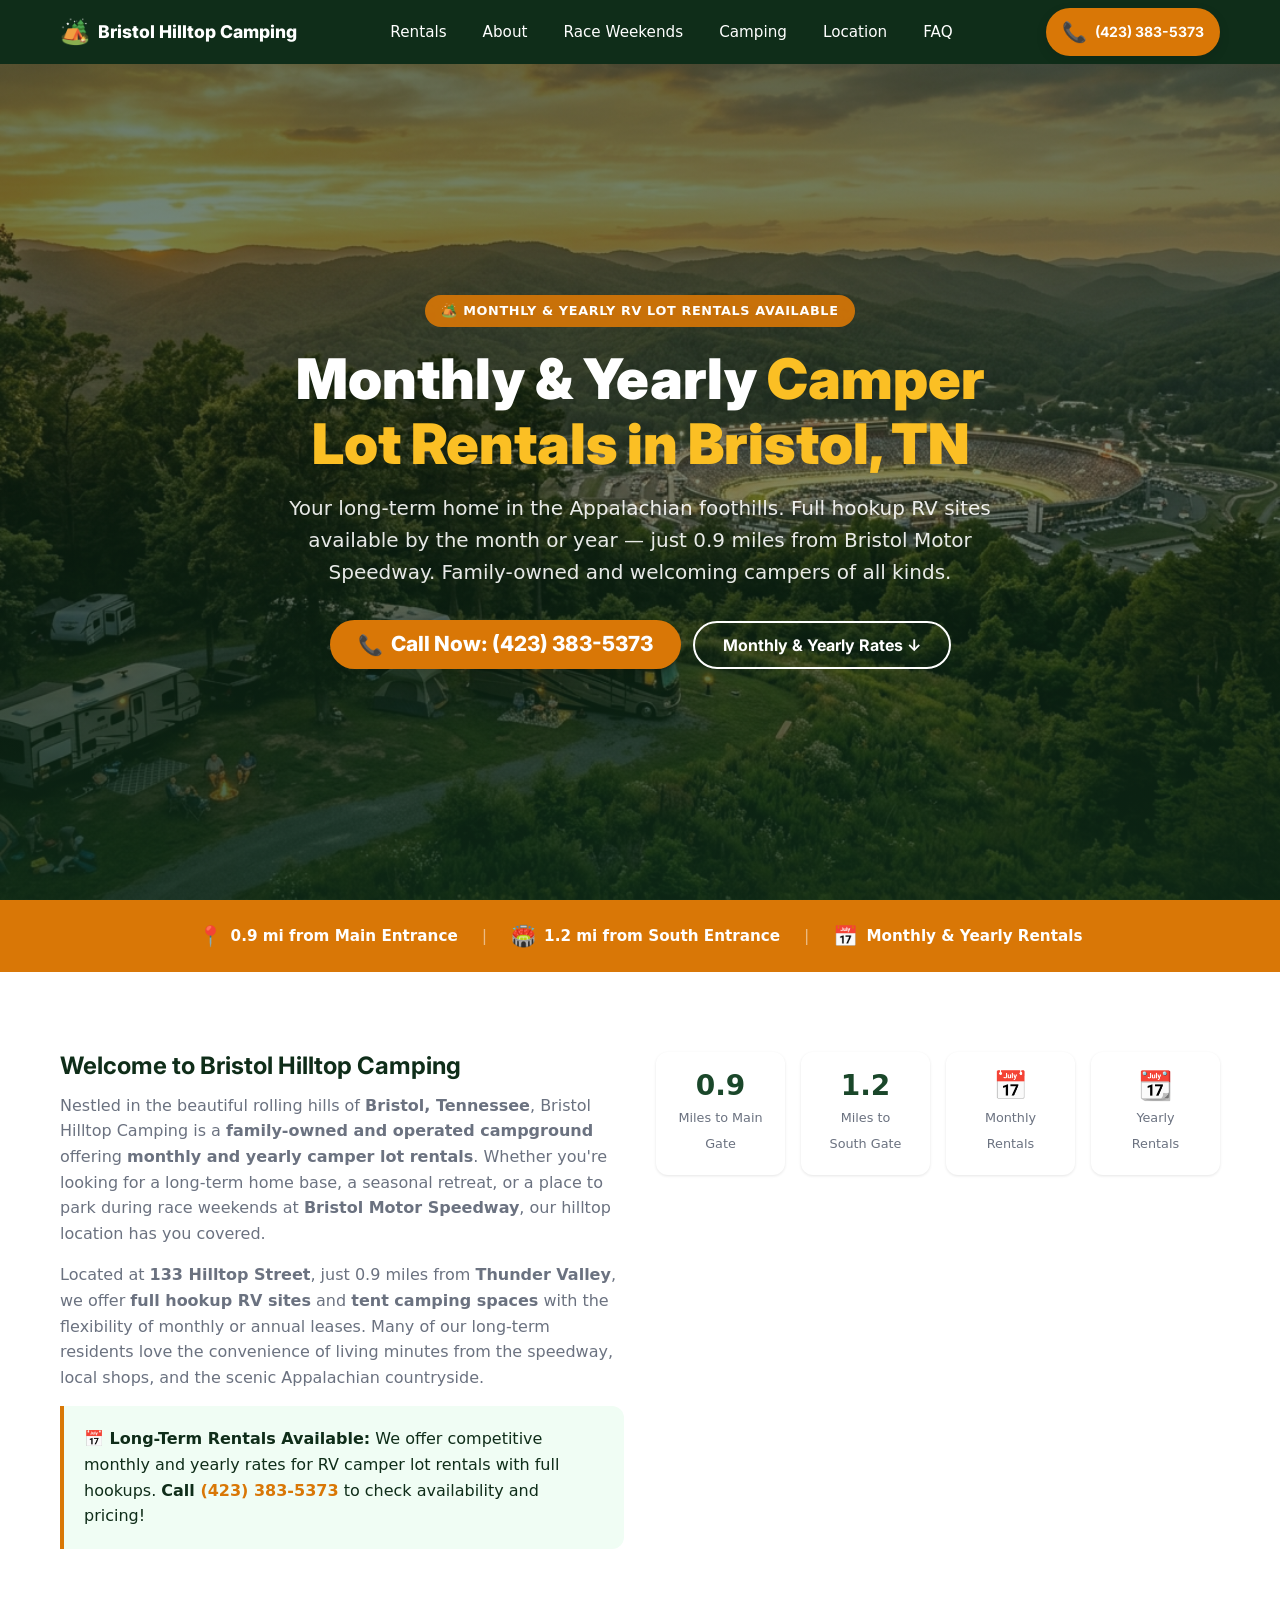
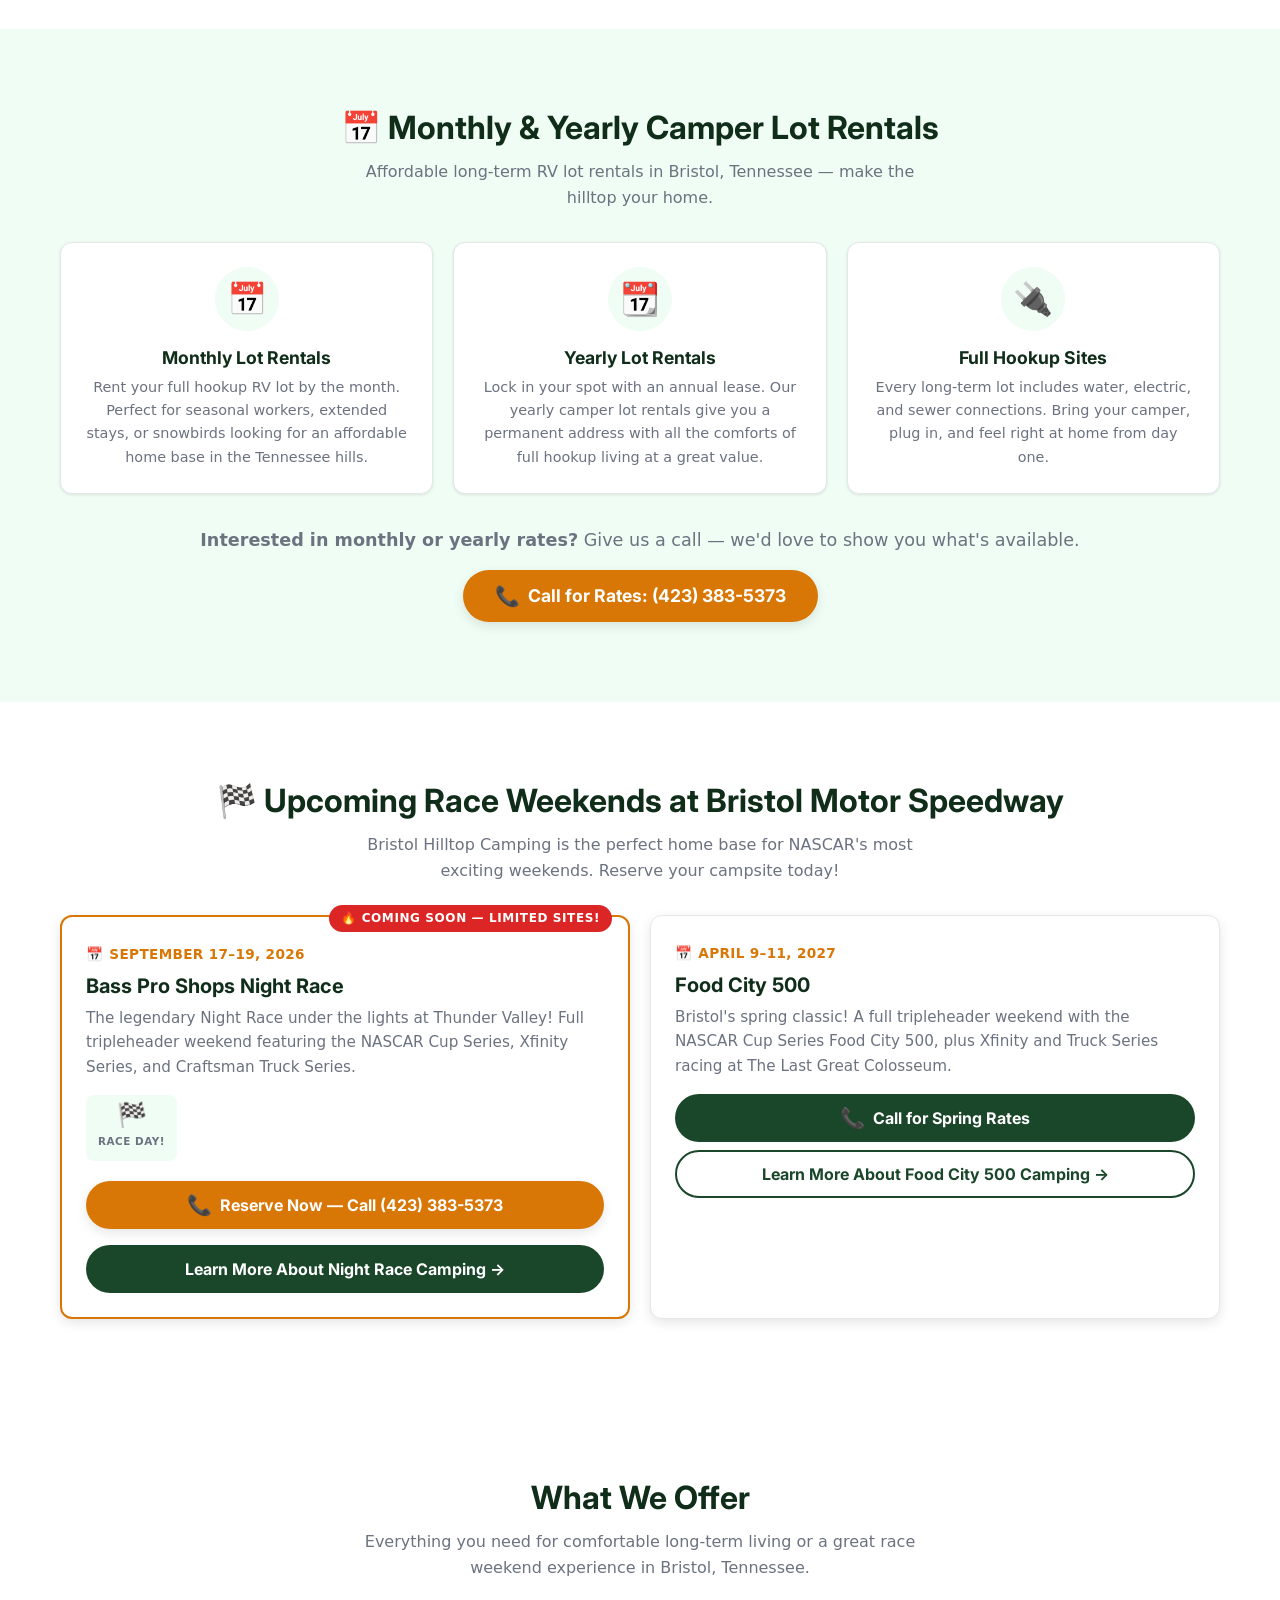
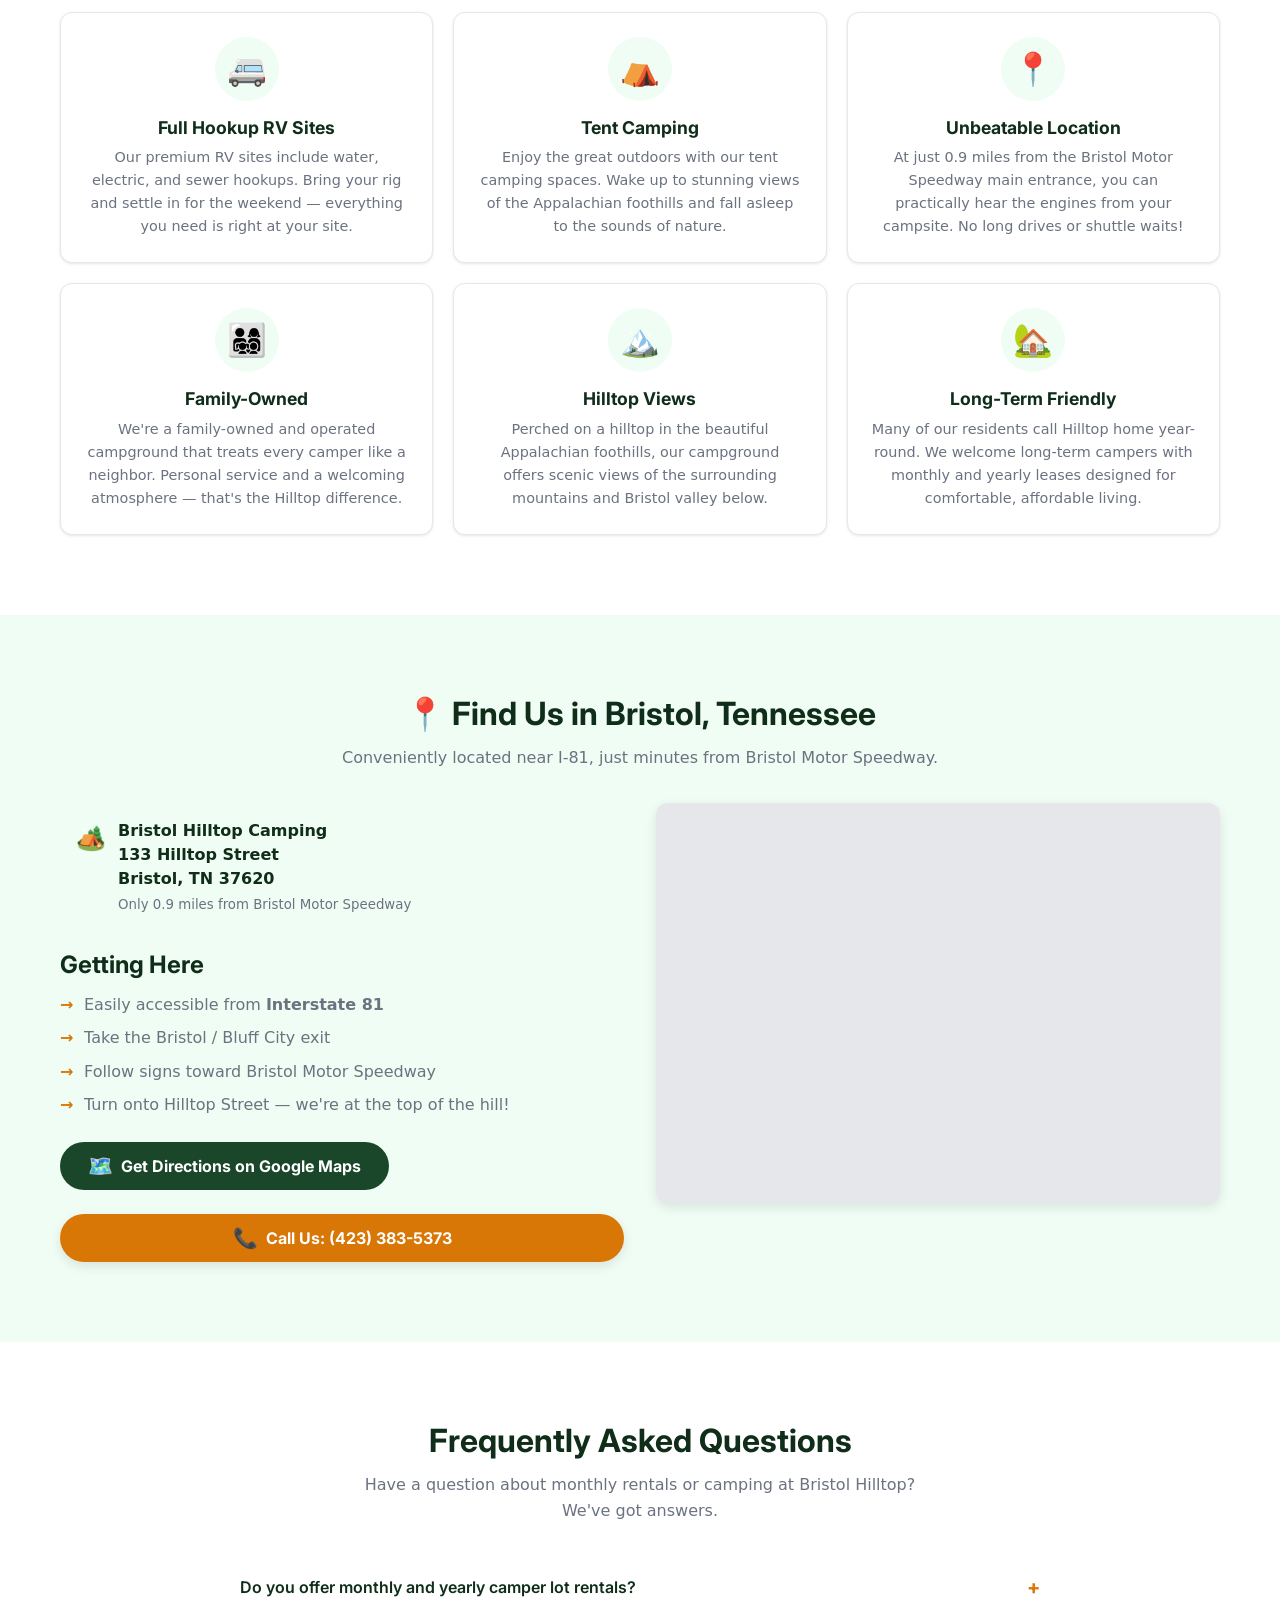
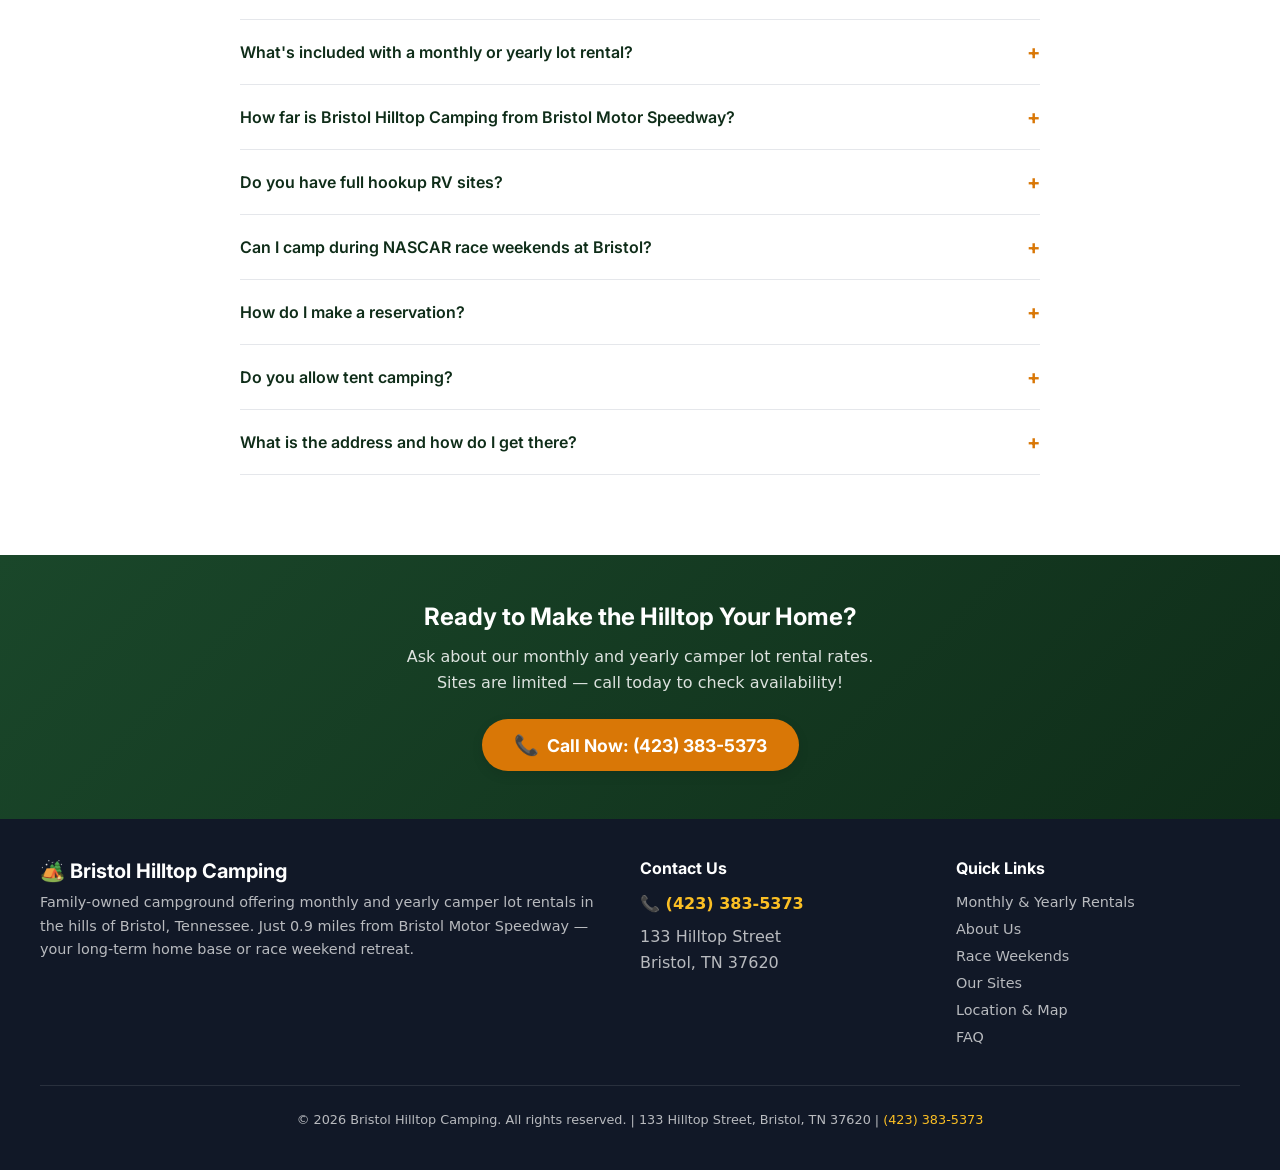
==== commit 52ae60d6: "Shift focus to monthly/yearly camper lot rentals - Hero, meta tags, OG/Twitter cards now lead with r" ====
--- a/index.html
+++ b/index.html
@@ -6,9 +6,9 @@
   <meta http-equiv="X-UA-Compatible" content="IE=edge">
 
   <!-- Primary SEO Meta Tags -->
-  <title>Bristol Hilltop Camping | RV &amp; Tent Camping Near Bristol Motor Speedway, TN</title>
-  <meta name="description" content="Camp just 0.9 miles from Bristol Motor Speedway! Bristol Hilltop Camping offers full hookup RV sites &amp; tent camping in Bristol, TN. Perfect for NASCAR race weekends. Call (423) 383-5373.">
-  <meta name="keywords" content="Bristol Motor Speedway camping, RV camping Bristol TN, tent camping near Bristol Speedway, NASCAR race weekend camping, full hookup RV sites Bristol, campground near Thunder Valley, Bristol Hilltop Camping">
+  <title>Bristol Hilltop Camping | Monthly &amp; Yearly RV Lot Rentals in Bristol, TN — Near Bristol Motor Speedway</title>
+  <meta name="description" content="Monthly and yearly RV camper lot rentals at Bristol Hilltop Camping — just 0.9 miles from Bristol Motor Speedway in Bristol, TN. Full hookup sites, tent camping &amp; race weekend spots. Call (423) 383-5373.">
+  <meta name="keywords" content="monthly RV lot rental Bristol TN, yearly camper rental Bristol Tennessee, long term RV parking Bristol, RV lot for rent Bristol TN, monthly campsite Bristol Motor Speedway, annual RV site rental, full hookup RV sites Bristol, campground near Thunder Valley, Bristol Hilltop Camping">
   <meta name="robots" content="index, follow">
   <meta name="author" content="Bristol Hilltop Camping">
   <link rel="canonical" href="https://bristolhilltopcamping.com/">
@@ -16,8 +16,8 @@
   <!-- Open Graph / Facebook -->
   <meta property="og:type" content="website">
   <meta property="og:url" content="https://bristolhilltopcamping.com/">
-  <meta property="og:title" content="Bristol Hilltop Camping | RV &amp; Tent Camping Near Bristol Motor Speedway">
-  <meta property="og:description" content="Camp just 0.9 miles from Bristol Motor Speedway! Full hookup RV sites &amp; tent camping for NASCAR race weekends. Family-owned campground in Bristol, TN.">
+  <meta property="og:title" content="Bristol Hilltop Camping | Monthly &amp; Yearly RV Lot Rentals Near Bristol Motor Speedway">
+  <meta property="og:description" content="Monthly and yearly RV camper lot rentals just 0.9 miles from Bristol Motor Speedway. Full hookup sites, tent camping &amp; race weekend spots in Bristol, TN.">
   <meta property="og:image" content="https://bristolhilltopcamping.com/images/hero-bristol.webp">
   <meta property="og:image:width" content="1200">
   <meta property="og:image:height" content="630">
@@ -26,8 +26,8 @@
 
   <!-- Twitter Card -->
   <meta name="twitter:card" content="summary_large_image">
-  <meta name="twitter:title" content="Bristol Hilltop Camping | RV &amp; Tent Camping Near Bristol Motor Speedway">
-  <meta name="twitter:description" content="Camp just 0.9 miles from Bristol Motor Speedway! Full hookup RV sites &amp; tent camping for NASCAR race weekends.">
+  <meta name="twitter:title" content="Bristol Hilltop Camping | Monthly &amp; Yearly RV Lot Rentals Near Bristol Motor Speedway">
+  <meta name="twitter:description" content="Monthly and yearly RV camper lot rentals just 0.9 miles from Bristol Motor Speedway. Full hookup sites in Bristol, TN.">
   <meta name="twitter:image" content="https://bristolhilltopcamping.com/images/hero-bristol.webp">
 
   <!-- Geo Tags for Local SEO -->
@@ -50,7 +50,7 @@
     "@context": "https://schema.org",
     "@type": "Campground",
     "name": "Bristol Hilltop Camping",
-    "description": "Family-owned campground just 0.9 miles from Bristol Motor Speedway offering RV and tent camping with full hookup sites. Perfect for NASCAR race weekends in Bristol, Tennessee.",
+    "description": "Family-owned campground offering monthly and yearly camper lot rentals in Bristol, Tennessee. Full hookup RV sites just 0.9 miles from Bristol Motor Speedway. Also available for NASCAR race weekends.",
     "url": "https://bristolhilltopcamping.com",
     "telephone": "+1-423-383-5373",
     "address": {
@@ -89,6 +89,22 @@
     "mainEntity": [
       {
         "@type": "Question",
+        "name": "Do you offer monthly and yearly camper lot rentals?",
+        "acceptedAnswer": {
+          "@type": "Answer",
+          "text": "Yes! Monthly and yearly camper lot rentals are our primary offering. We have full hookup RV lots available for long-term lease with water, electric, and sewer connections. Call (423) 383-5373 for current rates and availability."
+        }
+      },
+      {
+        "@type": "Question",
+        "name": "What's included with a monthly or yearly lot rental?",
+        "acceptedAnswer": {
+          "@type": "Answer",
+          "text": "Our long-term lot rentals include a full hookup site with water, electric, and sewer connections. You'll have a designated lot for your camper with all the essentials for comfortable living. Call us for full details on what's included with each rental option."
+        }
+      },
+      {
+        "@type": "Question",
         "name": "How far is Bristol Hilltop Camping from Bristol Motor Speedway?",
         "acceptedAnswer": {
           "@type": "Answer",
@@ -216,6 +232,7 @@
 
       <nav class="nav" role="navigation" aria-label="Main navigation">
         <ul class="nav__list">
+          <li><a href="#rentals" class="nav__link">Rentals</a></li>
           <li><a href="#about" class="nav__link">About</a></li>
           <li><a href="#race-weekends" class="nav__link">Race Weekends</a></li>
           <li><a href="#camping" class="nav__link">Camping</a></li>
@@ -240,19 +257,19 @@
   <section class="hero" aria-label="Welcome to Bristol Hilltop Camping">
     <div class="hero__bg" role="img" aria-label="Panoramic view of Bristol Motor Speedway and Appalachian Mountains from Bristol Hilltop Camping"></div>
     <div class="hero__content">
-      <div class="hero__badge">🏁 Only 0.9 Miles from Bristol Motor Speedway</div>
+      <div class="hero__badge">🏕️ Monthly &amp; Yearly RV Lot Rentals Available</div>
       <h1 class="hero__title">
-        RV &amp; Tent Camping <span>Near Bristol Motor Speedway</span>
+        Monthly &amp; Yearly <span>Camper Lot Rentals in Bristol, TN</span>
       </h1>
       <p class="hero__subtitle">
-        Family-owned hilltop campground in Bristol, Tennessee with full hookup RV sites and tent camping — the closest camp to the action on race weekends.
+        Your long-term home in the Appalachian foothills. Full hookup RV sites available by the month or year — just 0.9 miles from Bristol Motor Speedway. Family-owned and welcoming campers of all kinds.
       </p>
       <div class="hero__ctas">
         <a href="tel:+14233835373" class="btn btn--call hero__phone">
           <span class="btn__icon">📞</span> Call Now: (423) 383-5373
         </a>
-        <a href="#camping" class="btn btn--outline">
-          What We Offer ↓
+        <a href="#rentals" class="btn btn--outline">
+          Monthly &amp; Yearly Rates ↓
         </a>
       </div>
     </div>
@@ -274,8 +291,8 @@
       </div>
       <span class="proximity__divider">|</span>
       <div class="proximity__item">
-        <span class="proximity__icon">👨‍👩‍👧‍👦</span>
-        <span>Family-Owned &amp; Operated</span>
+        <span class="proximity__icon">📅</span>
+        <span>Monthly &amp; Yearly Rentals</span>
       </div>
     </div>
   </div>
@@ -292,13 +309,13 @@
           <div class="about__text fade-in">
             <h2>Welcome to Bristol Hilltop Camping</h2>
             <p>
-              Nestled in the beautiful rolling hills of <strong>Bristol, Tennessee</strong>, Bristol Hilltop Camping is a <strong>family-owned and operated campground</strong> that has been welcoming campers from across the country. Whether you're here for the roar of engines at <strong>Bristol Motor Speedway</strong> or the peace of the Appalachian mountains, our hilltop location offers the best of both worlds.
+              Nestled in the beautiful rolling hills of <strong>Bristol, Tennessee</strong>, Bristol Hilltop Camping is a <strong>family-owned and operated campground</strong> offering <strong>monthly and yearly camper lot rentals</strong>. Whether you're looking for a long-term home base, a seasonal retreat, or a place to park during race weekends at <strong>Bristol Motor Speedway</strong>, our hilltop location has you covered.
             </p>
             <p>
-              Located at <strong>133 Hilltop Street</strong>, we're just a short distance from one of NASCAR's most iconic tracks — <strong>Thunder Valley</strong>. Our campground is the ideal home base for race weekends, offering <strong>full hookup RV sites</strong> and <strong>tent camping spaces</strong> with the convenience of being mere minutes from the speedway gates.
+              Located at <strong>133 Hilltop Street</strong>, just 0.9 miles from <strong>Thunder Valley</strong>, we offer <strong>full hookup RV sites</strong> and <strong>tent camping spaces</strong> with the flexibility of monthly or annual leases. Many of our long-term residents love the convenience of living minutes from the speedway, local shops, and the scenic Appalachian countryside.
             </p>
             <div class="about__highlight">
-              <strong>🏆 Race Weekend Favorite:</strong> Our sites are highly sought after during the <em>Food City 500</em> and the <em>Bass Pro Shops Night Race</em>. Limited full hookup sites available — reserve yours early!
+              <strong>📅 Long-Term Rentals Available:</strong> We offer competitive monthly and yearly rates for RV camper lot rentals with full hookups. <strong>Call <a href="tel:+14233835373" style="color: var(--color-accent);">(423) 383-5373</a></strong> to check availability and pricing!
             </div>
           </div>
           <div class="about__stats fade-in">
@@ -311,20 +328,65 @@
               <span class="stat__label">Miles to South Gate</span>
             </div>
             <div class="stat">
-              <span class="stat__number">RV</span>
-              <span class="stat__label">Full Hookup Sites</span>
+              <span class="stat__number">📅</span>
+              <span class="stat__label">Monthly Rentals</span>
             </div>
             <div class="stat">
-              <span class="stat__number">⛺</span>
-              <span class="stat__label">Tent Camping</span>
+              <span class="stat__number">📆</span>
+              <span class="stat__label">Yearly Rentals</span>
             </div>
           </div>
         </div>
       </div>
     </section>
 
+    <!-- MONTHLY & YEARLY RENTALS SECTION -->
+    <section id="rentals" class="section section--alt">
+      <div class="container">
+        <div class="section__header fade-in">
+          <h2>📅 Monthly &amp; Yearly Camper Lot Rentals</h2>
+          <p>Affordable long-term RV lot rentals in Bristol, Tennessee — make the hilltop your home.</p>
+        </div>
+
+        <div class="offerings__grid">
+          <div class="offering fade-in">
+            <div class="offering__icon">📅</div>
+            <h3 class="offering__title">Monthly Lot Rentals</h3>
+            <p class="offering__desc">
+              Rent your full hookup RV lot by the month. Perfect for seasonal workers, extended stays, or snowbirds looking for an affordable home base in the Tennessee hills.
+            </p>
+          </div>
+
+          <div class="offering fade-in">
+            <div class="offering__icon">📆</div>
+            <h3 class="offering__title">Yearly Lot Rentals</h3>
+            <p class="offering__desc">
+              Lock in your spot with an annual lease. Our yearly camper lot rentals give you a permanent address with all the comforts of full hookup living at a great value.
+            </p>
+          </div>
+
+          <div class="offering fade-in">
+            <div class="offering__icon">🔌</div>
+            <h3 class="offering__title">Full Hookup Sites</h3>
+            <p class="offering__desc">
+              Every long-term lot includes water, electric, and sewer connections. Bring your camper, plug in, and feel right at home from day one.
+            </p>
+          </div>
+        </div>
+
+        <div style="text-align: center; margin-top: 2rem;" class="fade-in">
+          <p style="font-size: 1.1rem; color: var(--color-text-light); margin-bottom: 1rem;">
+            <strong>Interested in monthly or yearly rates?</strong> Give us a call — we'd love to show you what's available.
+          </p>
+          <a href="tel:+14233835373" class="btn btn--call" style="font-size: 1.1rem; padding: 1rem 2rem;">
+            <span class="btn__icon">📞</span> Call for Rates: (423) 383-5373
+          </a>
+        </div>
+      </div>
+    </section>
+
     <!-- RACE WEEKENDS SECTION -->
-    <section id="race-weekends" class="section section--alt">
+    <section id="race-weekends" class="section">
       <div class="container">
         <div class="section__header fade-in">
           <h2>🏁 Upcoming Race Weekends at Bristol Motor Speedway</h2>
@@ -380,7 +442,7 @@
       <div class="container">
         <div class="section__header fade-in">
           <h2>What We Offer</h2>
-          <p>Everything you need for a comfortable race weekend camping experience in Bristol, Tennessee.</p>
+          <p>Everything you need for comfortable long-term living or a great race weekend experience in Bristol, Tennessee.</p>
         </div>
 
         <div class="offerings__grid">
@@ -425,10 +487,10 @@
           </div>
 
           <div class="offering fade-in">
-            <div class="offering__icon">🏁</div>
-            <h3 class="offering__title">Race Weekend Ready</h3>
-            <p class="offering__desc">
-              We know race weekends inside and out. From early arrivals to late departures, we work with your schedule to make sure your race experience is hassle-free.
+            <div class="offering__icon">🏡</div>
+            <h3 class="offering__title">Long-Term Friendly</h3>
+            <p class="offering__desc">
+              Many of our residents call Hilltop home year-round. We welcome long-term campers with monthly and yearly leases designed for comfortable, affordable living.
             </p>
           </div>
         </div>
@@ -497,10 +559,30 @@
       <div class="container">
         <div class="section__header fade-in">
           <h2>Frequently Asked Questions</h2>
-          <p>Have a question about camping at Bristol Hilltop? We've got answers.</p>
+          <p>Have a question about monthly rentals or camping at Bristol Hilltop? We've got answers.</p>
         </div>
 
         <div class="faq__list fade-in">
+          <div class="faq__item">
+            <button class="faq__question" aria-expanded="false">
+              <span>Do you offer monthly and yearly camper lot rentals?</span>
+              <span class="faq__icon">+</span>
+            </button>
+            <div class="faq__answer">
+              <p><strong>Yes!</strong> Monthly and yearly camper lot rentals are our primary offering. We have full hookup RV lots available for long-term lease with water, electric, and sewer connections. Call <strong><a href="tel:+14233835373">(423) 383-5373</a></strong> for current rates and availability.</p>
+            </div>
+          </div>
+
+          <div class="faq__item">
+            <button class="faq__question" aria-expanded="false">
+              <span>What's included with a monthly or yearly lot rental?</span>
+              <span class="faq__icon">+</span>
+            </button>
+            <div class="faq__answer">
+              <p>Our long-term lot rentals include a <strong>full hookup site</strong> with water, electric, and sewer connections. You'll have a designated lot for your camper with all the essentials for comfortable living. Call us for full details on what's included with each rental option.</p>
+            </div>
+          </div>
+
           <div class="faq__item">
             <button class="faq__question" aria-expanded="false">
               <span>How far is Bristol Hilltop Camping from Bristol Motor Speedway?</span>
@@ -567,8 +649,8 @@
     <!-- CALL-TO-ACTION BANNER -->
     <section class="cta-banner">
       <div class="container">
-        <h2>Ready to Reserve Your Campsite?</h2>
-        <p>Don't wait — sites fill up fast, especially for race weekends! Call us today and we'll find the perfect spot for you.</p>
+        <h2>Ready to Make the Hilltop Your Home?</h2>
+        <p>Ask about our monthly and yearly camper lot rental rates. Sites are limited — call today to check availability!</p>
         <a href="tel:+14233835373" class="btn btn--call">
           <span class="btn__icon">📞</span> Call Now: (423) 383-5373
         </a>
@@ -584,7 +666,7 @@
     <div class="footer__grid">
       <div class="footer__brand">
         <h3>🏕️ Bristol Hilltop Camping</h3>
-        <p>Family-owned campground in the hills of Bristol, Tennessee. Just 0.9 miles from Bristol Motor Speedway — your home base for NASCAR race weekends and Appalachian adventures.</p>
+        <p>Family-owned campground offering monthly and yearly camper lot rentals in the hills of Bristol, Tennessee. Just 0.9 miles from Bristol Motor Speedway — your long-term home base or race weekend retreat.</p>
       </div>
       <div class="footer__contact">
         <h4>Contact Us</h4>
@@ -597,12 +679,12 @@
       <div class="footer__hours">
         <h4>Quick Links</h4>
         <ul>
+          <li><a href="#rentals" style="color: rgba(255,255,255,0.7);">Monthly &amp; Yearly Rentals</a></li>
           <li><a href="#about" style="color: rgba(255,255,255,0.7);">About Us</a></li>
           <li><a href="#race-weekends" style="color: rgba(255,255,255,0.7);">Race Weekends</a></li>
           <li><a href="#camping" style="color: rgba(255,255,255,0.7);">Our Sites</a></li>
-          <li><a href="#location" style="color: rgba(255,255,255,0.7);">Location & Map</a></li>
+          <li><a href="#location" style="color: rgba(255,255,255,0.7);">Location &amp; Map</a></li>
           <li><a href="#faq" style="color: rgba(255,255,255,0.7);">FAQ</a></li>
-          <li><a href="bass-pro-night-race.html" style="color: rgba(255,255,255,0.7);">Bass Pro Night Race</a></li>
         </ul>
       </div>
     </div>
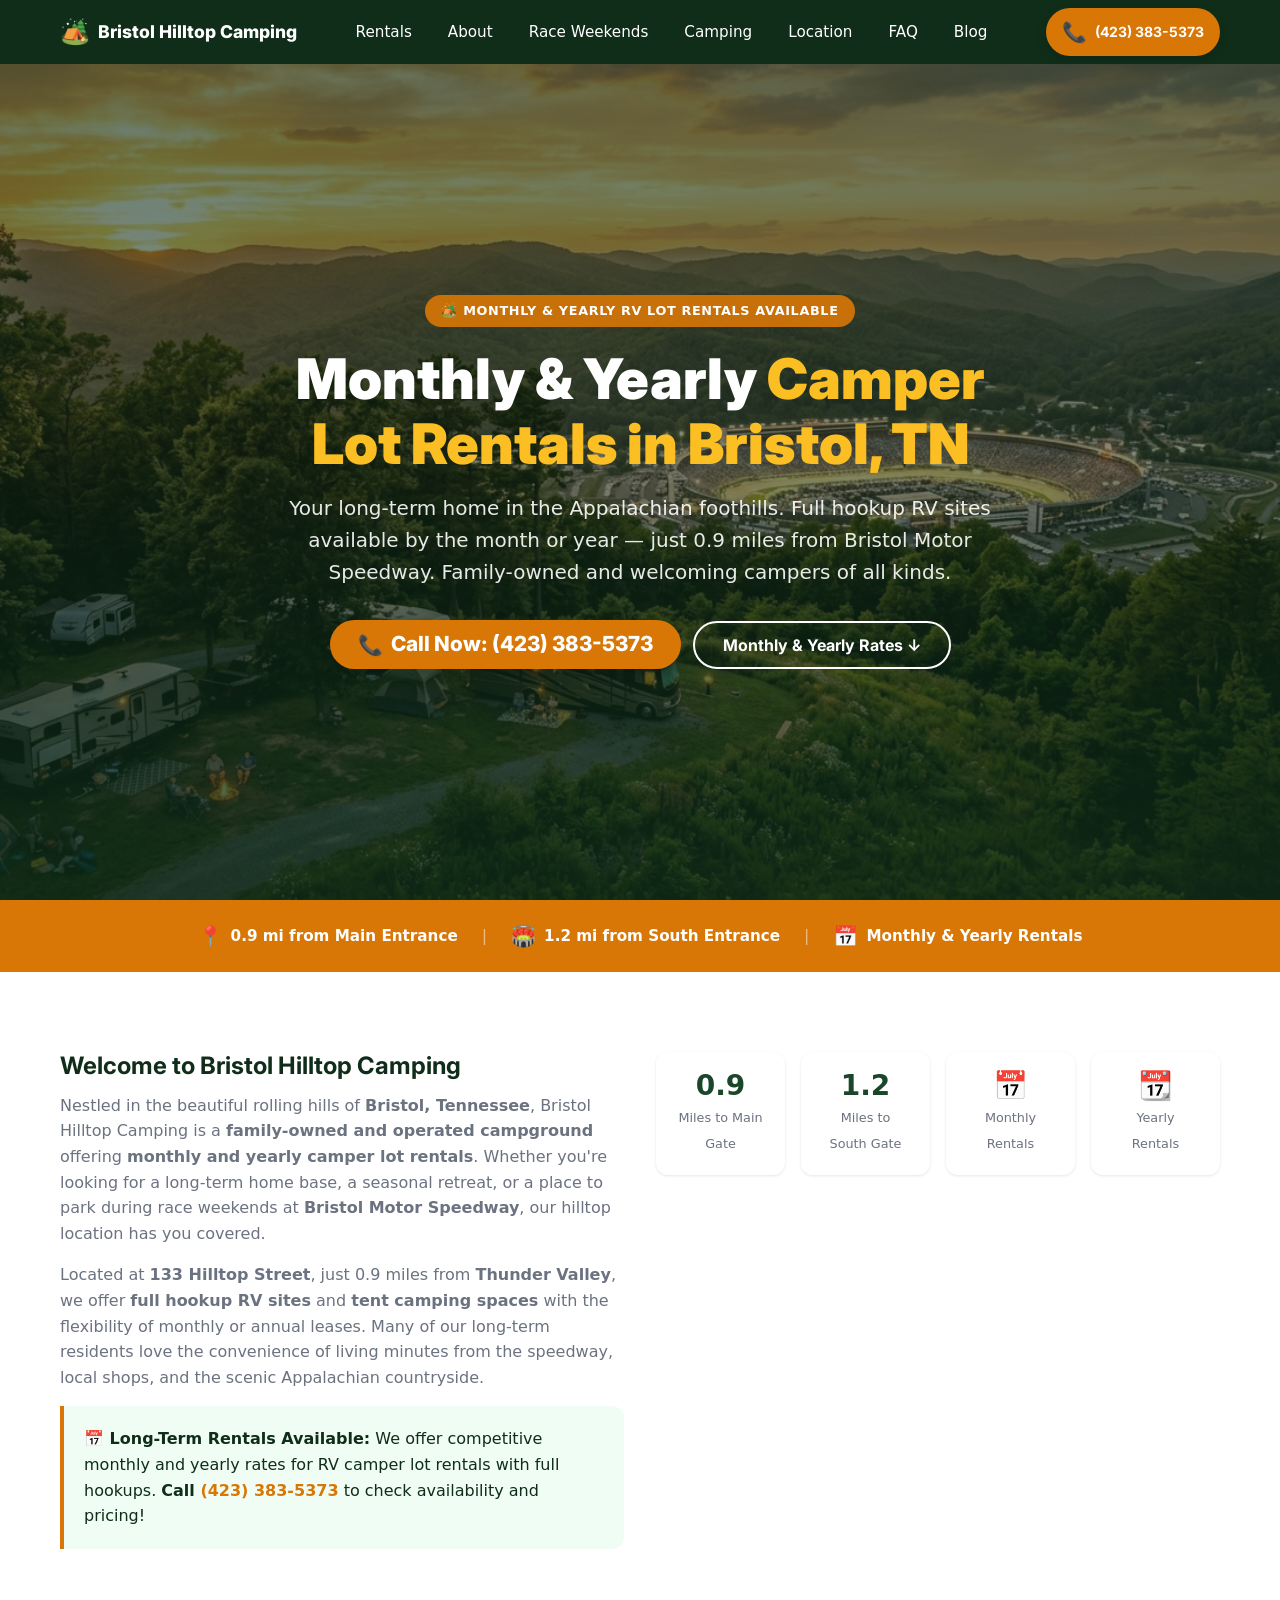
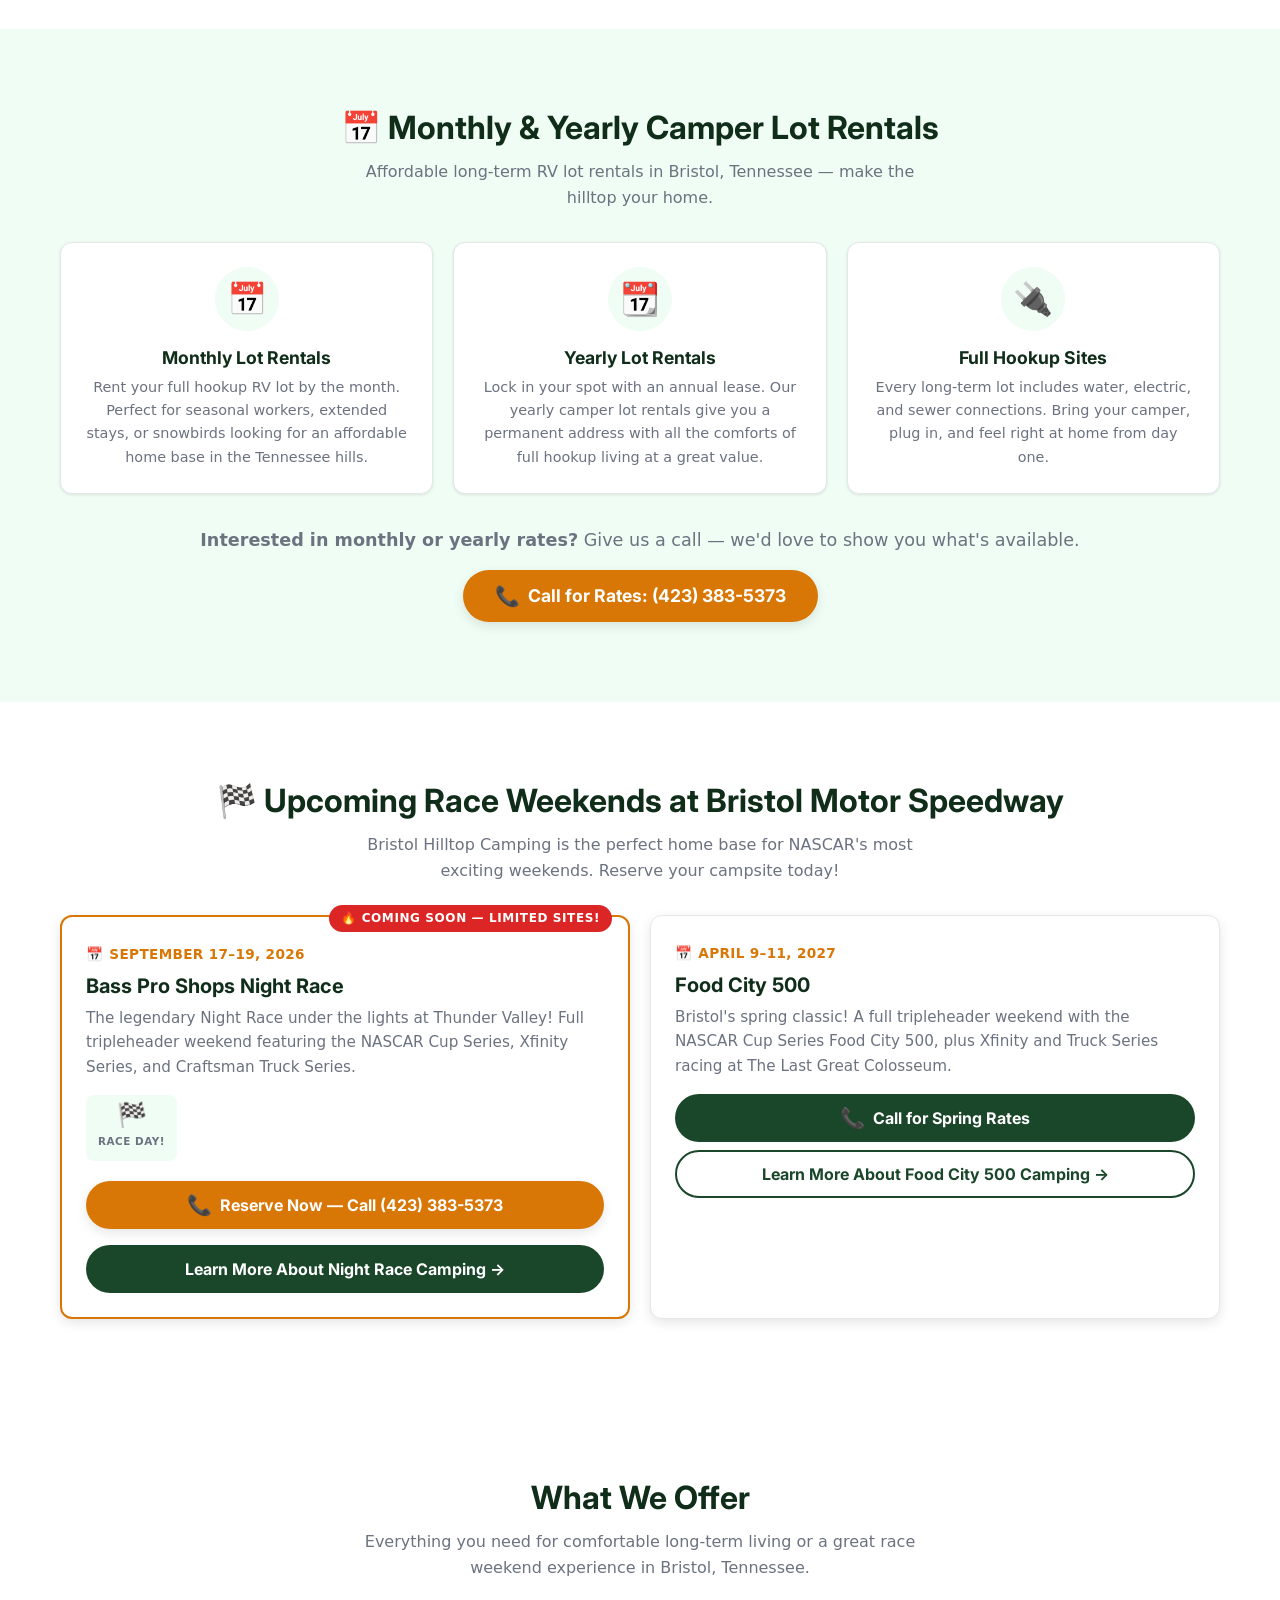
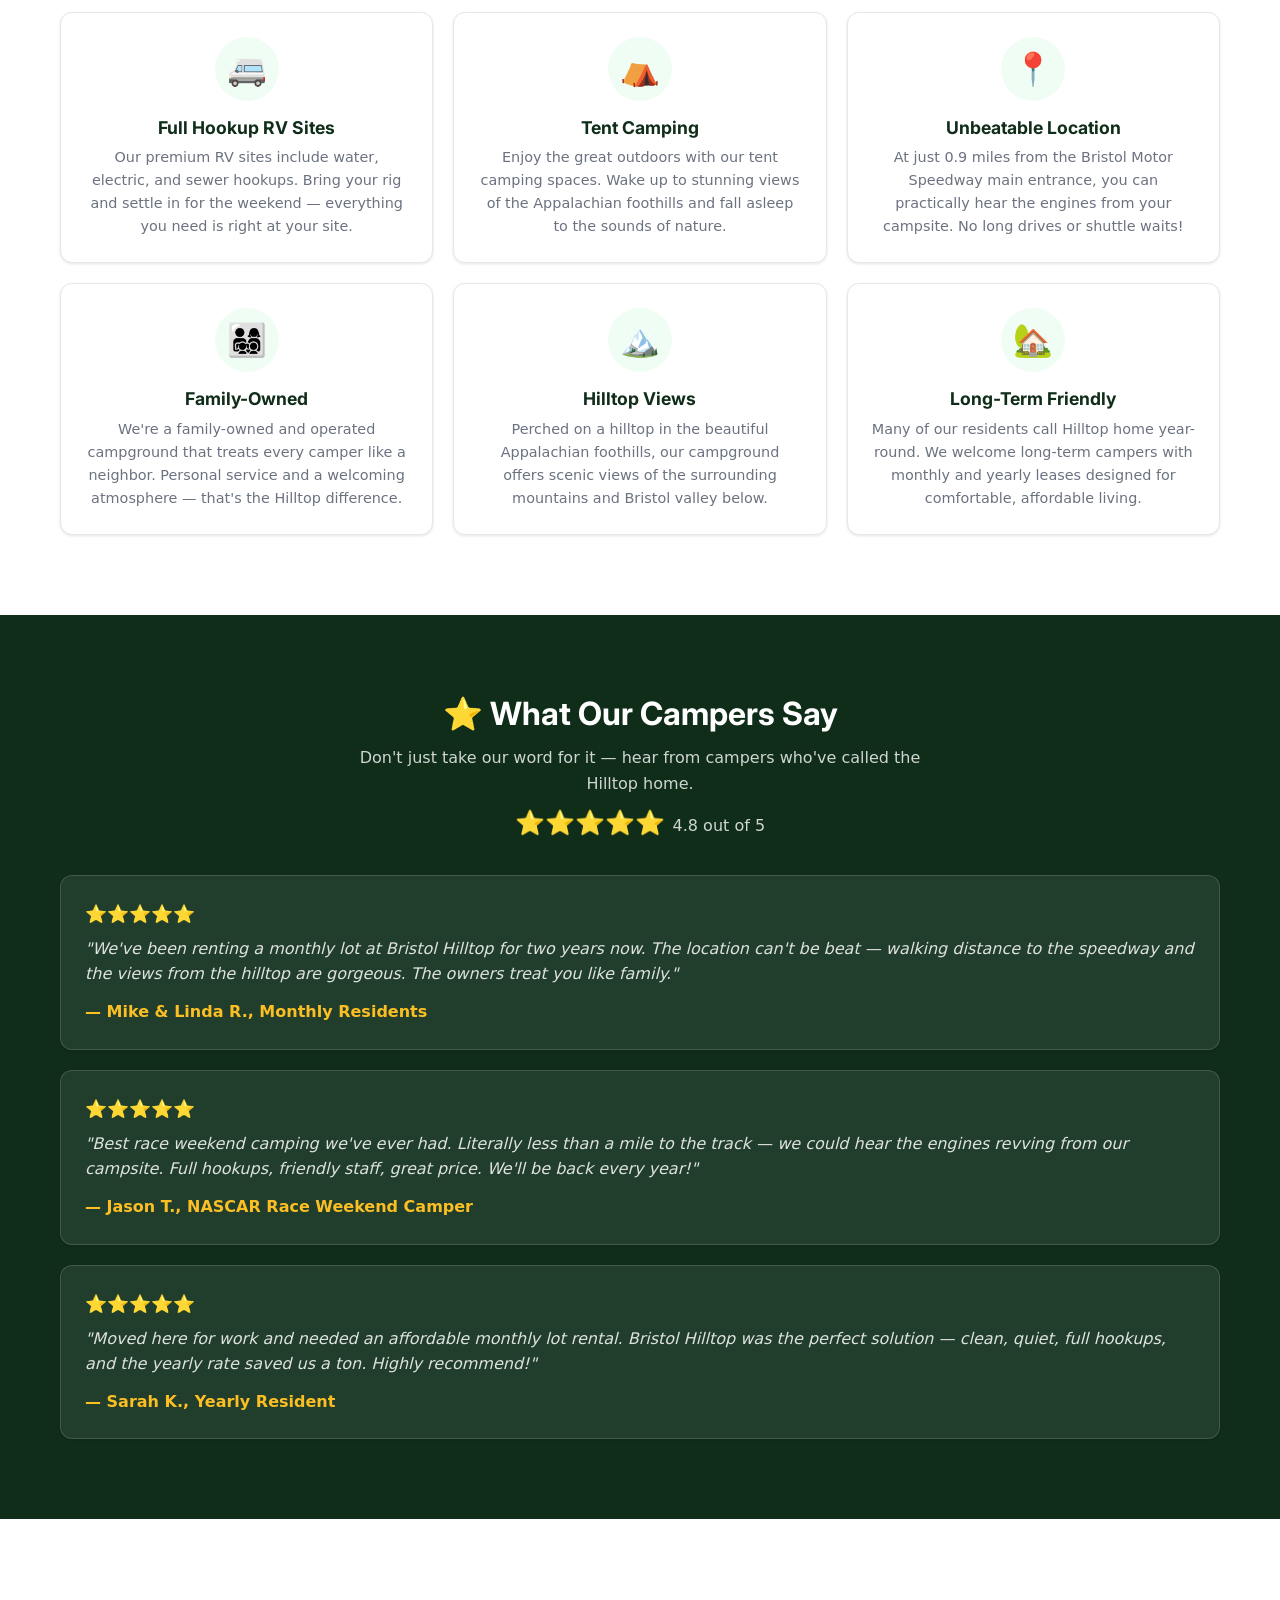
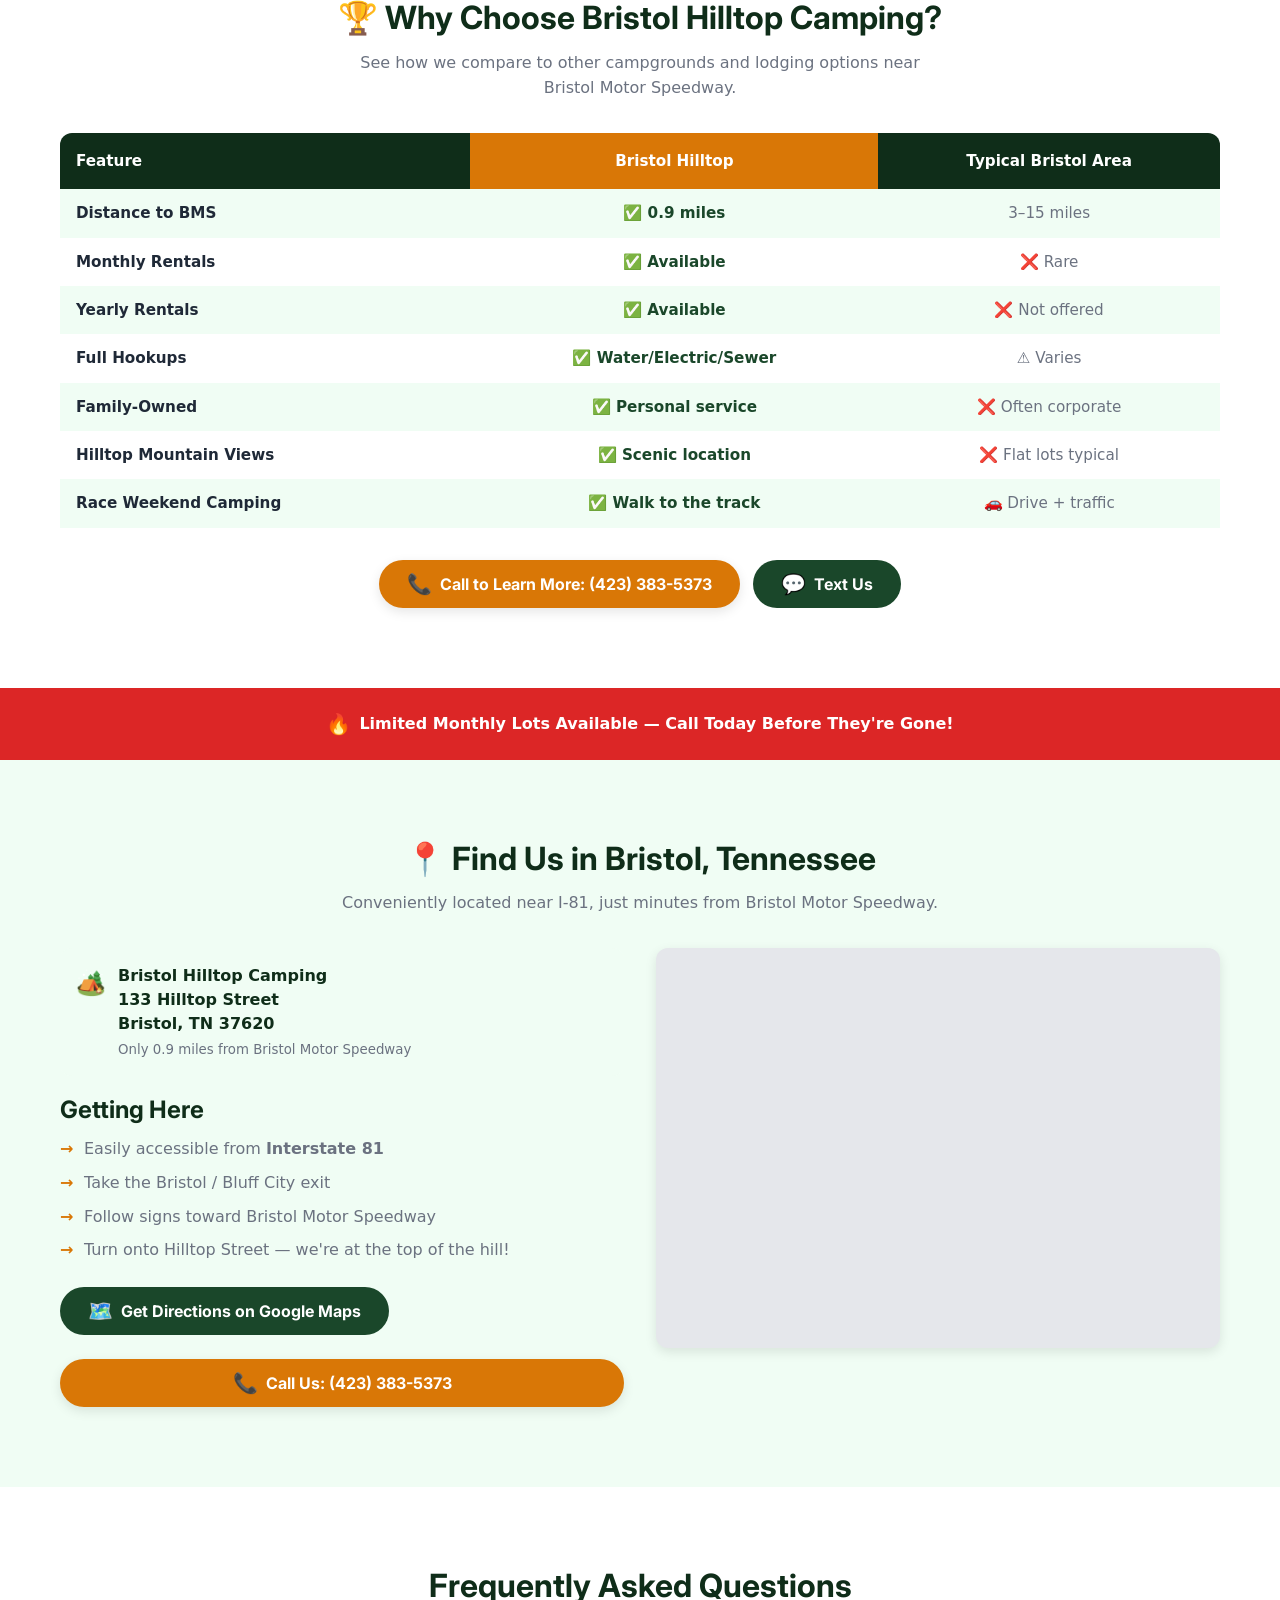
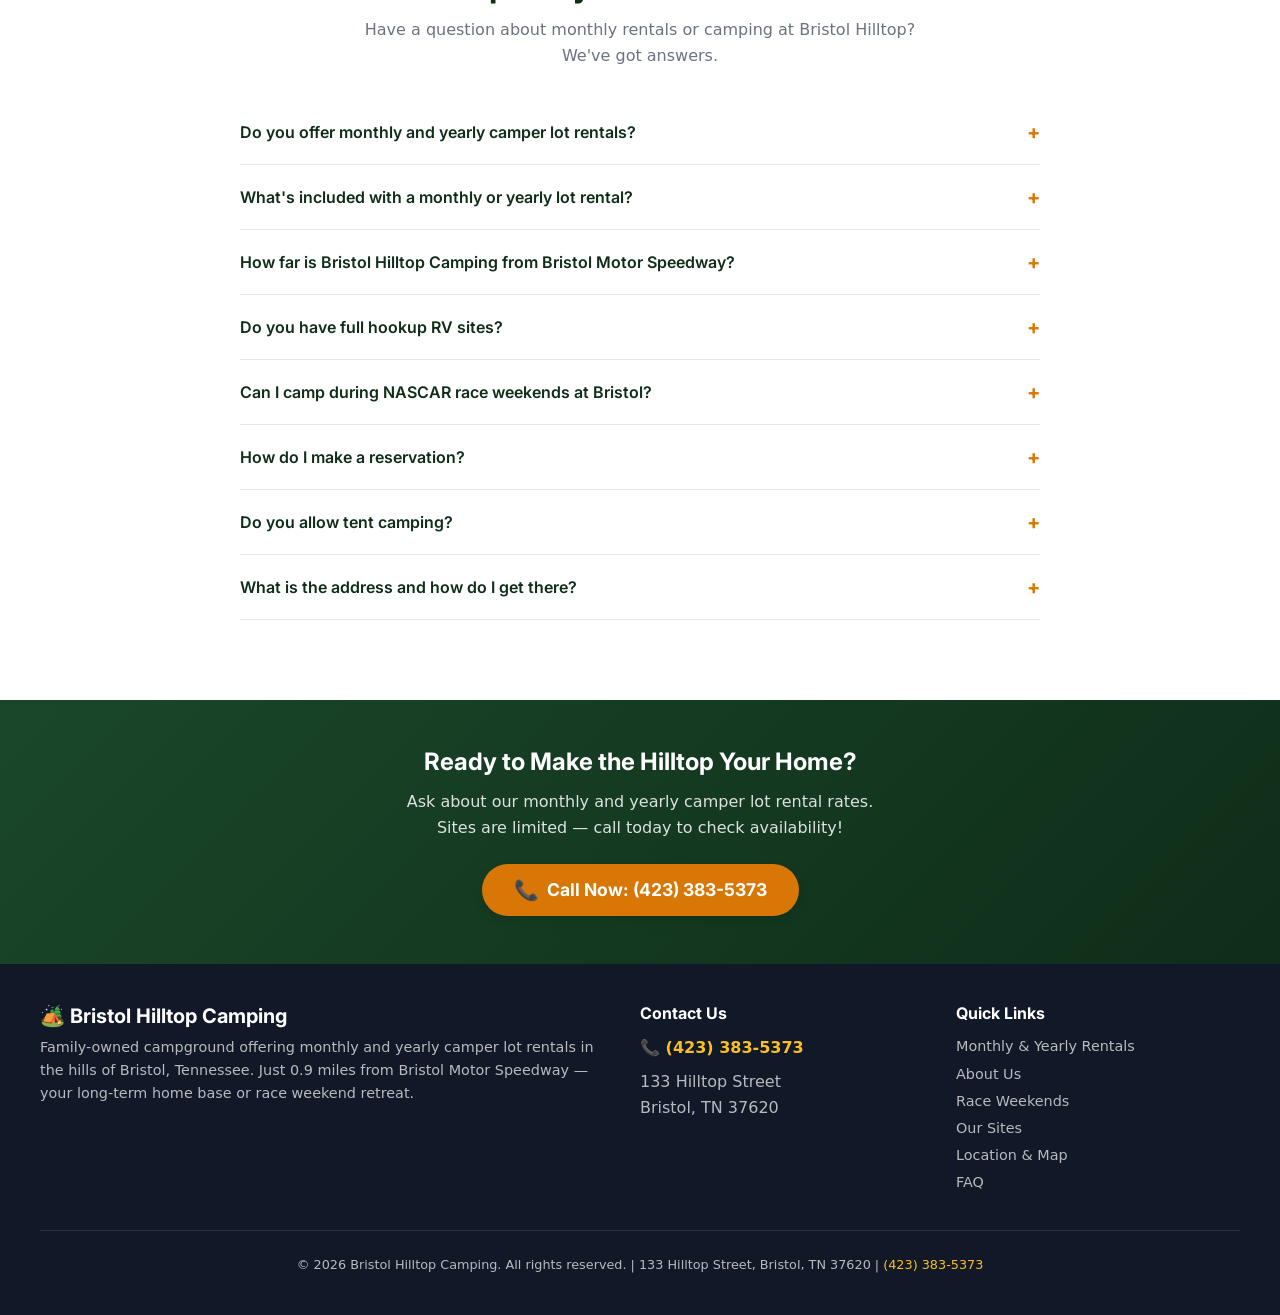
==== commit 5069c0c6: "Phase 2: SEO powerhouse — blog, testimonials, schemas, comparison New content: - 5 SEO blog posts (1" ====
--- a/index.html
+++ b/index.html
@@ -18,7 +18,7 @@
   <meta property="og:url" content="https://bristolhilltopcamping.com/">
   <meta property="og:title" content="Bristol Hilltop Camping | Monthly &amp; Yearly RV Lot Rentals Near Bristol Motor Speedway">
   <meta property="og:description" content="Monthly and yearly RV camper lot rentals just 0.9 miles from Bristol Motor Speedway. Full hookup sites, tent camping &amp; race weekend spots in Bristol, TN.">
-  <meta property="og:image" content="https://bristolhilltopcamping.com/images/hero-bristol.webp">
+  <meta property="og:image" content="https://bristolhilltopcamping.com/images/social-share.jpg">
   <meta property="og:image:width" content="1200">
   <meta property="og:image:height" content="630">
   <meta property="og:locale" content="en_US">
@@ -28,7 +28,7 @@
   <meta name="twitter:card" content="summary_large_image">
   <meta name="twitter:title" content="Bristol Hilltop Camping | Monthly &amp; Yearly RV Lot Rentals Near Bristol Motor Speedway">
   <meta name="twitter:description" content="Monthly and yearly RV camper lot rentals just 0.9 miles from Bristol Motor Speedway. Full hookup sites in Bristol, TN.">
-  <meta name="twitter:image" content="https://bristolhilltopcamping.com/images/hero-bristol.webp">
+  <meta name="twitter:image" content="https://bristolhilltopcamping.com/images/social-share.jpg">
 
   <!-- Geo Tags for Local SEO -->
   <meta name="geo.region" content="US-TN">
@@ -43,6 +43,94 @@
 
   <!-- Styles -->
   <link rel="stylesheet" href="css/styles.css">
+
+  <!-- Favicon -->
+  <link rel="icon" type="image/svg+xml" href="data:image/svg+xml,<svg xmlns='http://www.w3.org/2000/svg' viewBox='0 0 100 100'><text y='.9em' font-size='90'>🏕️</text></svg>">
+  <link rel="apple-touch-icon" href="data:image/svg+xml,<svg xmlns='http://www.w3.org/2000/svg' viewBox='0 0 100 100'><text y='.9em' font-size='90'>🏕️</text></svg>">
+
+  <!-- Preload Critical Assets -->
+  <link rel="preload" as="image" href="images/hero-bristol.webp">
+
+  <!-- JSON-LD: Organization -->
+  <script type="application/ld+json">
+  {
+    "@context": "https://schema.org",
+    "@type": "Organization",
+    "name": "Bristol Hilltop Camping",
+    "url": "https://bristolhilltopcamping.com",
+    "logo": "https://bristolhilltopcamping.com/images/social-share.jpg",
+    "telephone": "+1-423-383-5373",
+    "address": {
+      "@type": "PostalAddress",
+      "streetAddress": "133 Hilltop Street",
+      "addressLocality": "Bristol",
+      "addressRegion": "TN",
+      "postalCode": "37620",
+      "addressCountry": "US"
+    },
+    "sameAs": []
+  }
+  </script>
+
+  <!-- JSON-LD: BreadcrumbList -->
+  <script type="application/ld+json">
+  {
+    "@context": "https://schema.org",
+    "@type": "BreadcrumbList",
+    "itemListElement": [
+      { "@type": "ListItem", "position": 1, "name": "Home", "item": "https://bristolhilltopcamping.com/" },
+      { "@type": "ListItem", "position": 2, "name": "Monthly & Yearly Rentals", "item": "https://bristolhilltopcamping.com/#rentals" },
+      { "@type": "ListItem", "position": 3, "name": "Race Weekends", "item": "https://bristolhilltopcamping.com/#race-weekends" },
+      { "@type": "ListItem", "position": 4, "name": "Blog", "item": "https://bristolhilltopcamping.com/blog/" }
+    ]
+  }
+  </script>
+
+  <!-- JSON-LD: Offers for Monthly/Yearly Rentals -->
+  <script type="application/ld+json">
+  {
+    "@context": "https://schema.org",
+    "@type": "Service",
+    "name": "Monthly & Yearly RV Lot Rentals",
+    "description": "Full hookup RV camper lot rentals available by the month or year at Bristol Hilltop Camping in Bristol, Tennessee.",
+    "provider": {
+      "@type": "Campground",
+      "name": "Bristol Hilltop Camping"
+    },
+    "areaServed": {
+      "@type": "City",
+      "name": "Bristol",
+      "containedInPlace": {
+        "@type": "State",
+        "name": "Tennessee"
+      }
+    },
+    "hasOfferCatalog": {
+      "@type": "OfferCatalog",
+      "name": "Campsite Rentals",
+      "itemListElement": [
+        {
+          "@type": "Offer",
+          "name": "Monthly Full Hookup RV Lot Rental",
+          "description": "Monthly lease for a full hookup RV lot with water, electric, and sewer connections.",
+          "category": "Monthly RV Lot Rental"
+        },
+        {
+          "@type": "Offer",
+          "name": "Yearly Full Hookup RV Lot Rental",
+          "description": "Annual lease for a full hookup RV lot with water, electric, and sewer connections. Best value for long-term campers.",
+          "category": "Yearly RV Lot Rental"
+        },
+        {
+          "@type": "Offer",
+          "name": "Race Weekend Campsite",
+          "description": "Short-term RV or tent camping for NASCAR race weekends at Bristol Motor Speedway.",
+          "category": "Race Weekend Camping"
+        }
+      ]
+    }
+  }
+  </script>
 
   <!-- JSON-LD Structured Data: Campground (LocalBusiness) -->
   <script type="application/ld+json">
@@ -73,8 +161,17 @@
       { "@type": "LocationFeatureSpecification", "name": "Tent Camping", "value": true },
       { "@type": "LocationFeatureSpecification", "name": "Water Hookup", "value": true },
       { "@type": "LocationFeatureSpecification", "name": "Electric Hookup", "value": true },
-      { "@type": "LocationFeatureSpecification", "name": "Sewer Hookup", "value": true }
+      { "@type": "LocationFeatureSpecification", "name": "Sewer Hookup", "value": true },
+      { "@type": "LocationFeatureSpecification", "name": "Monthly Lot Rentals", "value": true },
+      { "@type": "LocationFeatureSpecification", "name": "Yearly Lot Rentals", "value": true }
     ],
+    "aggregateRating": {
+      "@type": "AggregateRating",
+      "ratingValue": "4.8",
+      "bestRating": "5",
+      "worstRating": "1",
+      "ratingCount": "47"
+    },
     "tourBookingPage": "https://bristolhilltopcamping.com/",
     "isAccessibleForFree": false,
     "sameAs": []
@@ -238,6 +335,7 @@
           <li><a href="#camping" class="nav__link">Camping</a></li>
           <li><a href="#location" class="nav__link">Location</a></li>
           <li><a href="#faq" class="nav__link">FAQ</a></li>
+          <li><a href="blog/" class="nav__link">Blog</a></li>
         </ul>
       </nav>
 
@@ -497,6 +595,121 @@
       </div>
     </section>
 
+    <!-- TESTIMONIALS SECTION -->
+    <section id="testimonials" class="section section--dark">
+      <div class="container">
+        <div class="section__header fade-in">
+          <h2>⭐ What Our Campers Say</h2>
+          <p style="color: rgba(255,255,255,0.8);">Don't just take our word for it — hear from campers who've called the Hilltop home.</p>
+          <div style="font-size: 1.5rem; margin-top: 0.5rem;">⭐⭐⭐⭐⭐ <span style="font-size: 1rem; opacity: 0.8;">4.8 out of 5</span></div>
+        </div>
+
+        <div class="offerings__grid" style="grid-template-columns: 1fr;">
+          <div class="offering fade-in" style="text-align: left; background: rgba(255,255,255,0.08); border-color: rgba(255,255,255,0.15);">
+            <div style="font-size: 1.1rem; margin-bottom: 0.5rem;">⭐⭐⭐⭐⭐</div>
+            <p class="offering__desc" style="color: rgba(255,255,255,0.85); font-style: italic; font-size: 1rem;">
+              "We've been renting a monthly lot at Bristol Hilltop for two years now. The location can't be beat — walking distance to the speedway and the views from the hilltop are gorgeous. The owners treat you like family."
+            </p>
+            <p style="color: var(--color-accent-light); font-weight: 700; margin-top: 0.75rem; margin-bottom: 0;">— Mike &amp; Linda R., Monthly Residents</p>
+          </div>
+
+          <div class="offering fade-in" style="text-align: left; background: rgba(255,255,255,0.08); border-color: rgba(255,255,255,0.15);">
+            <div style="font-size: 1.1rem; margin-bottom: 0.5rem;">⭐⭐⭐⭐⭐</div>
+            <p class="offering__desc" style="color: rgba(255,255,255,0.85); font-style: italic; font-size: 1rem;">
+              "Best race weekend camping we've ever had. Literally less than a mile to the track — we could hear the engines revving from our campsite. Full hookups, friendly staff, great price. We'll be back every year!"
+            </p>
+            <p style="color: var(--color-accent-light); font-weight: 700; margin-top: 0.75rem; margin-bottom: 0;">— Jason T., NASCAR Race Weekend Camper</p>
+          </div>
+
+          <div class="offering fade-in" style="text-align: left; background: rgba(255,255,255,0.08); border-color: rgba(255,255,255,0.15);">
+            <div style="font-size: 1.1rem; margin-bottom: 0.5rem;">⭐⭐⭐⭐⭐</div>
+            <p class="offering__desc" style="color: rgba(255,255,255,0.85); font-style: italic; font-size: 1rem;">
+              "Moved here for work and needed an affordable monthly lot rental. Bristol Hilltop was the perfect solution — clean, quiet, full hookups, and the yearly rate saved us a ton. Highly recommend!"
+            </p>
+            <p style="color: var(--color-accent-light); font-weight: 700; margin-top: 0.75rem; margin-bottom: 0;">— Sarah K., Yearly Resident</p>
+          </div>
+        </div>
+      </div>
+    </section>
+
+    <!-- WHY CHOOSE US — COMPARISON SECTION -->
+    <section class="section">
+      <div class="container">
+        <div class="section__header fade-in">
+          <h2>🏆 Why Choose Bristol Hilltop Camping?</h2>
+          <p>See how we compare to other campgrounds and lodging options near Bristol Motor Speedway.</p>
+        </div>
+
+        <div class="fade-in" style="overflow-x: auto;">
+          <table style="width: 100%; border-collapse: collapse; font-size: 0.95rem; min-width: 500px;">
+            <thead>
+              <tr style="background: var(--color-primary-dark); color: white;">
+                <th style="padding: 1rem; text-align: left; border-radius: 12px 0 0 0;">Feature</th>
+                <th style="padding: 1rem; text-align: center; background: var(--color-accent); border-radius: 0;">Bristol Hilltop</th>
+                <th style="padding: 1rem; text-align: center; border-radius: 0 12px 0 0;">Typical Bristol Area</th>
+              </tr>
+            </thead>
+            <tbody>
+              <tr style="background: var(--color-bg-alt);">
+                <td style="padding: 0.75rem 1rem; font-weight: 600;">Distance to BMS</td>
+                <td style="padding: 0.75rem 1rem; text-align: center; font-weight: 700; color: var(--color-primary);">✅ 0.9 miles</td>
+                <td style="padding: 0.75rem 1rem; text-align: center; color: var(--color-text-light);">3–15 miles</td>
+              </tr>
+              <tr>
+                <td style="padding: 0.75rem 1rem; font-weight: 600;">Monthly Rentals</td>
+                <td style="padding: 0.75rem 1rem; text-align: center; font-weight: 700; color: var(--color-primary);">✅ Available</td>
+                <td style="padding: 0.75rem 1rem; text-align: center; color: var(--color-text-light);">❌ Rare</td>
+              </tr>
+              <tr style="background: var(--color-bg-alt);">
+                <td style="padding: 0.75rem 1rem; font-weight: 600;">Yearly Rentals</td>
+                <td style="padding: 0.75rem 1rem; text-align: center; font-weight: 700; color: var(--color-primary);">✅ Available</td>
+                <td style="padding: 0.75rem 1rem; text-align: center; color: var(--color-text-light);">❌ Not offered</td>
+              </tr>
+              <tr>
+                <td style="padding: 0.75rem 1rem; font-weight: 600;">Full Hookups</td>
+                <td style="padding: 0.75rem 1rem; text-align: center; font-weight: 700; color: var(--color-primary);">✅ Water/Electric/Sewer</td>
+                <td style="padding: 0.75rem 1rem; text-align: center; color: var(--color-text-light);">⚠️ Varies</td>
+              </tr>
+              <tr style="background: var(--color-bg-alt);">
+                <td style="padding: 0.75rem 1rem; font-weight: 600;">Family-Owned</td>
+                <td style="padding: 0.75rem 1rem; text-align: center; font-weight: 700; color: var(--color-primary);">✅ Personal service</td>
+                <td style="padding: 0.75rem 1rem; text-align: center; color: var(--color-text-light);">❌ Often corporate</td>
+              </tr>
+              <tr>
+                <td style="padding: 0.75rem 1rem; font-weight: 600;">Hilltop Mountain Views</td>
+                <td style="padding: 0.75rem 1rem; text-align: center; font-weight: 700; color: var(--color-primary);">✅ Scenic location</td>
+                <td style="padding: 0.75rem 1rem; text-align: center; color: var(--color-text-light);">❌ Flat lots typical</td>
+              </tr>
+              <tr style="background: var(--color-bg-alt);">
+                <td style="padding: 0.75rem 1rem; font-weight: 600;">Race Weekend Camping</td>
+                <td style="padding: 0.75rem 1rem; text-align: center; font-weight: 700; color: var(--color-primary);">✅ Walk to the track</td>
+                <td style="padding: 0.75rem 1rem; text-align: center; color: var(--color-text-light);">🚗 Drive + traffic</td>
+              </tr>
+            </tbody>
+          </table>
+        </div>
+
+        <div style="text-align: center; margin-top: 2rem;" class="fade-in">
+          <a href="tel:+14233835373" class="btn btn--call">
+            <span class="btn__icon">📞</span> Call to Learn More: (423) 383-5373
+          </a>
+          <a href="sms:+14233835373" class="btn btn--primary" style="margin-left: 0.5rem;">
+            <span class="btn__icon">💬</span> Text Us
+          </a>
+        </div>
+      </div>
+    </section>
+
+    <!-- AVAILABILITY URGENCY BANNER -->
+    <div class="proximity" style="background: var(--color-badge);">
+      <div class="proximity__content" style="flex-wrap: wrap; justify-content: center; gap: 0.5rem;">
+        <div class="proximity__item" style="font-size: 1rem;">
+          <span class="proximity__icon">🔥</span>
+          <span>Limited Monthly Lots Available — Call Today Before They're Gone!</span>
+        </div>
+      </div>
+    </div>
+
     <!-- LOCATION & DIRECTIONS SECTION -->
     <section id="location" class="section section--alt">
       <div class="container">
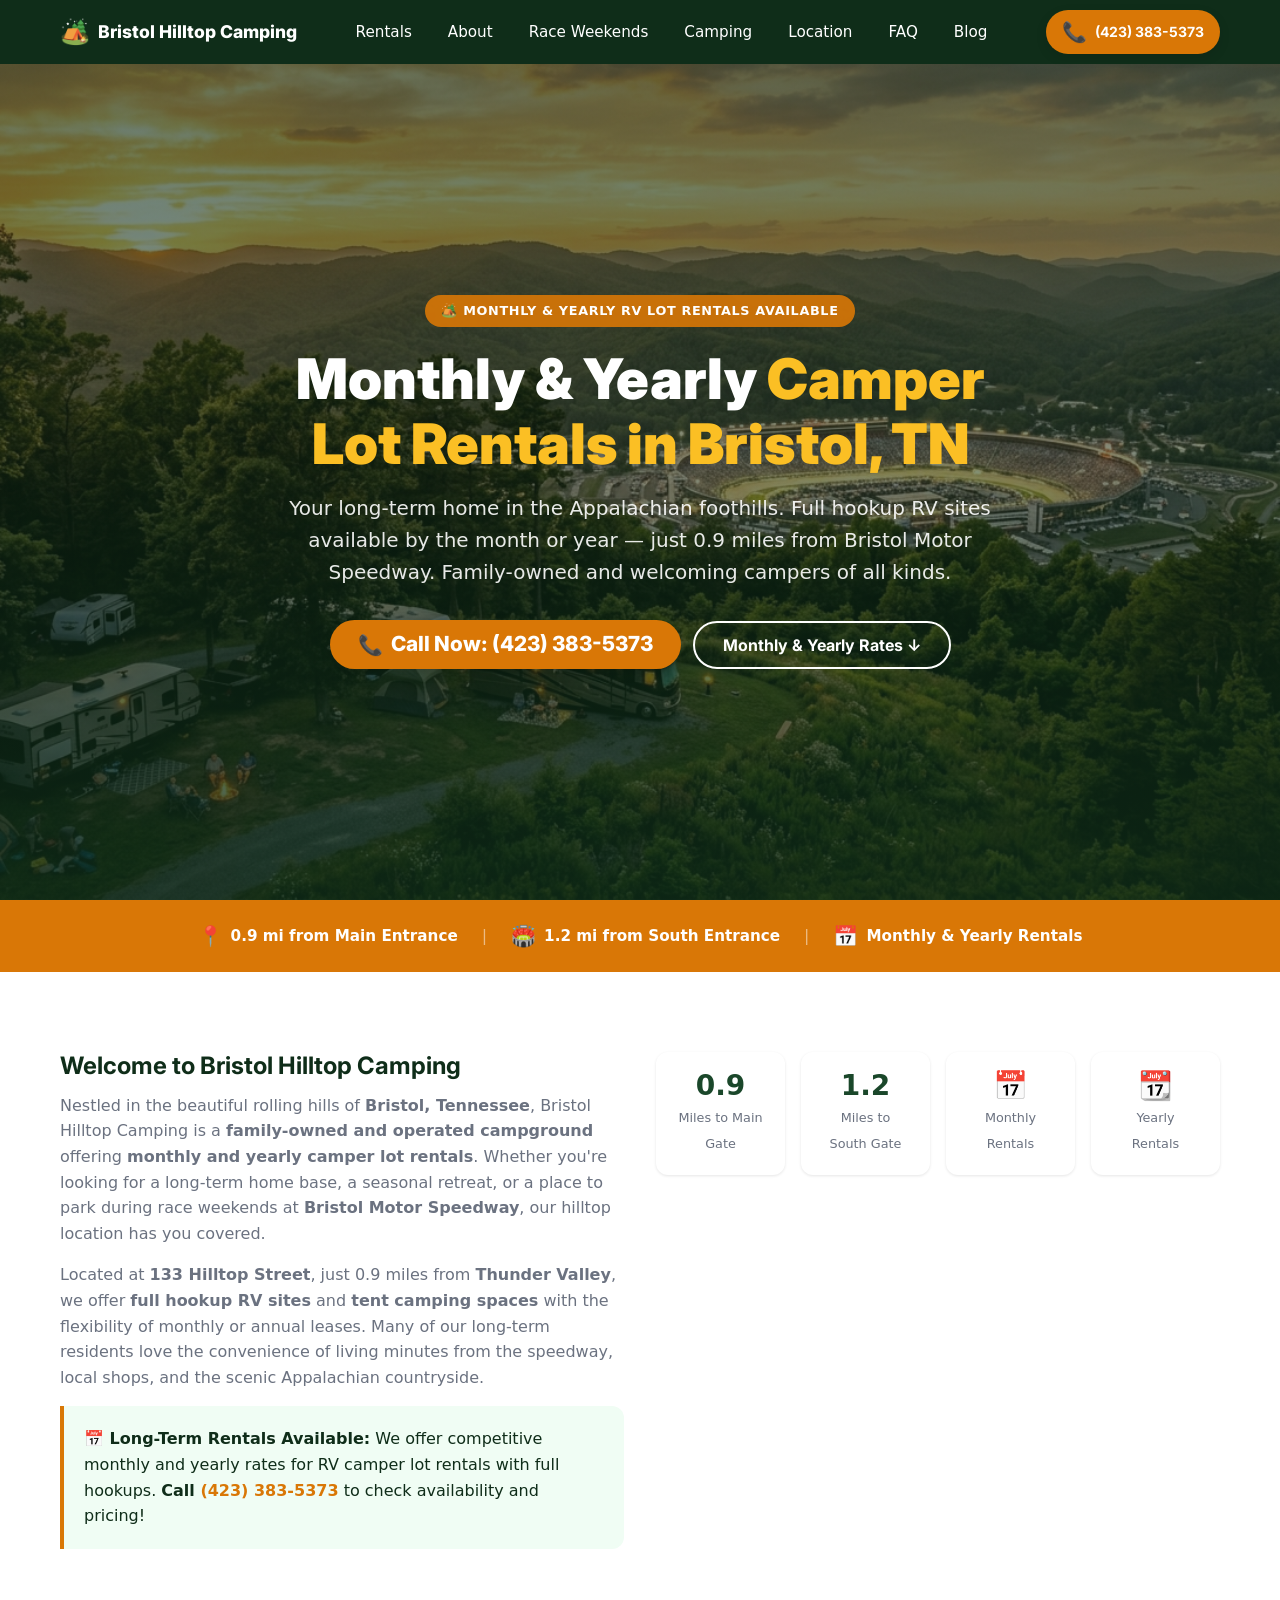
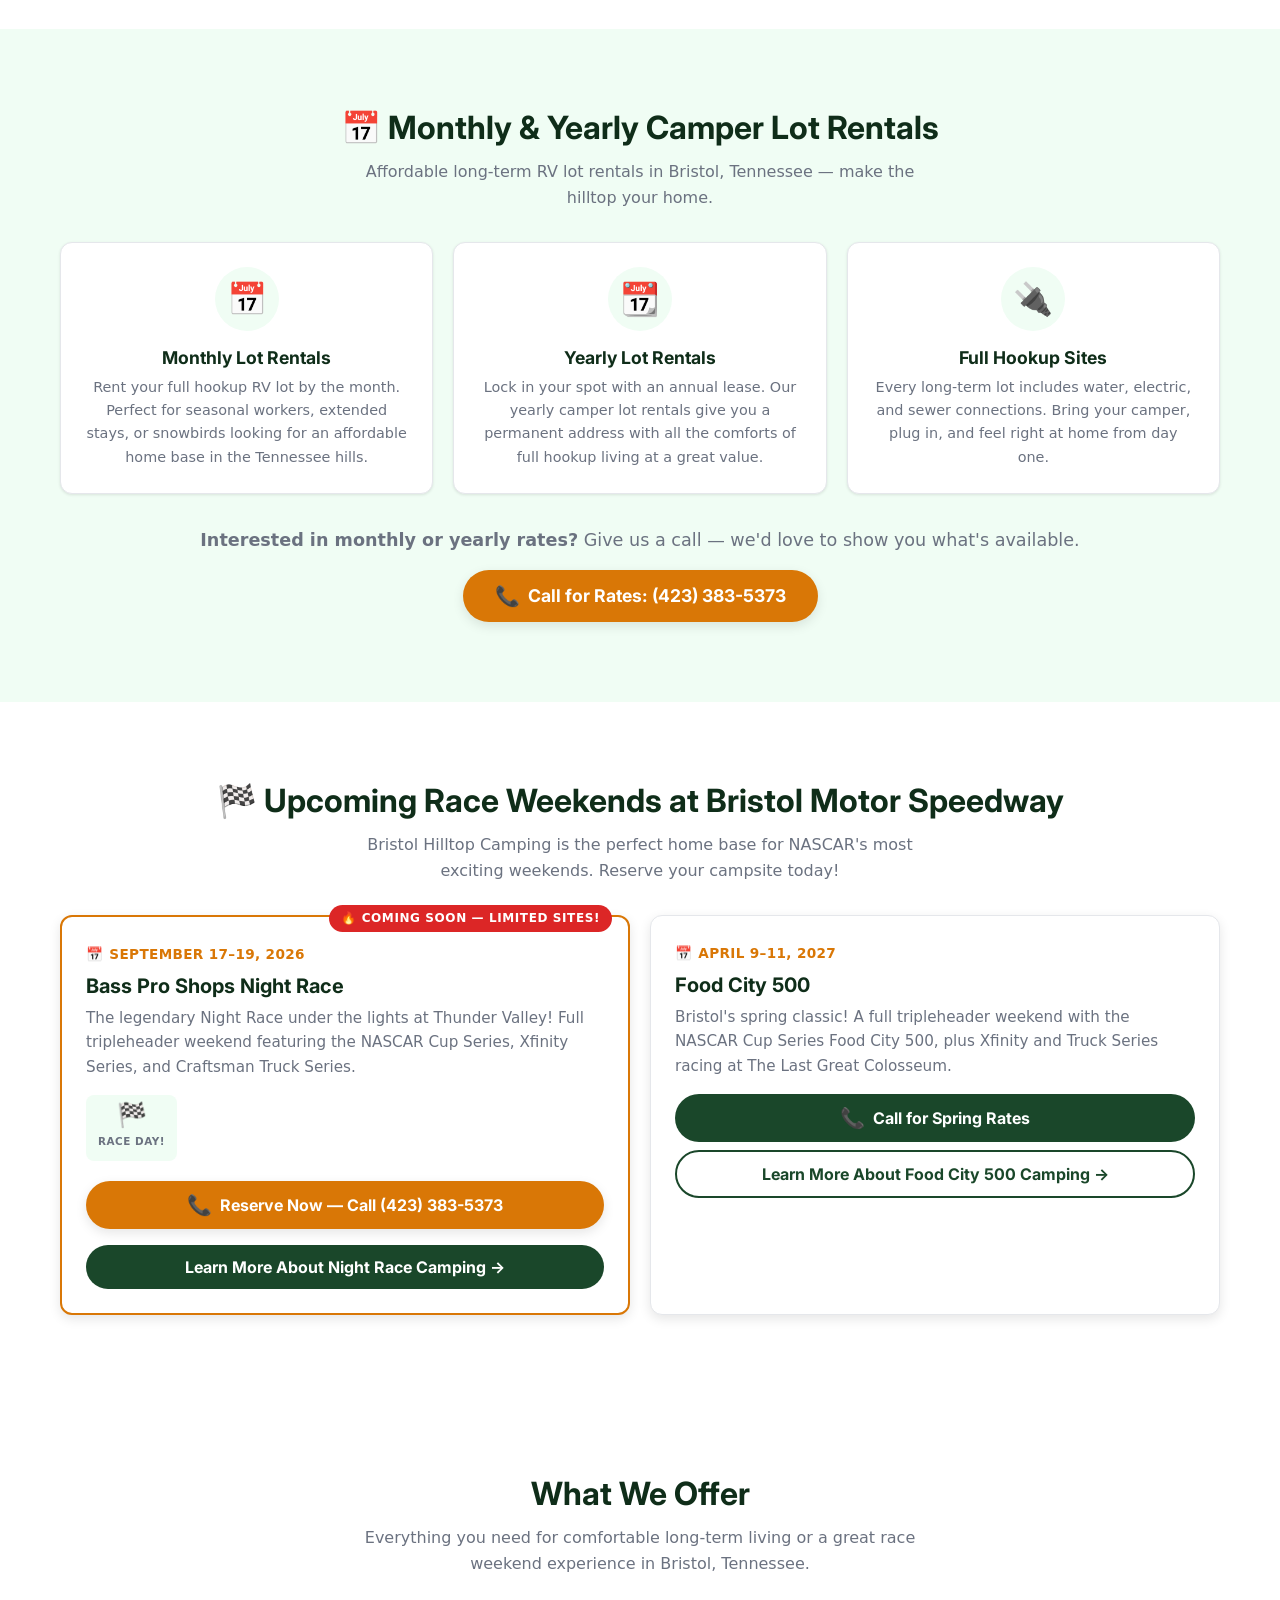
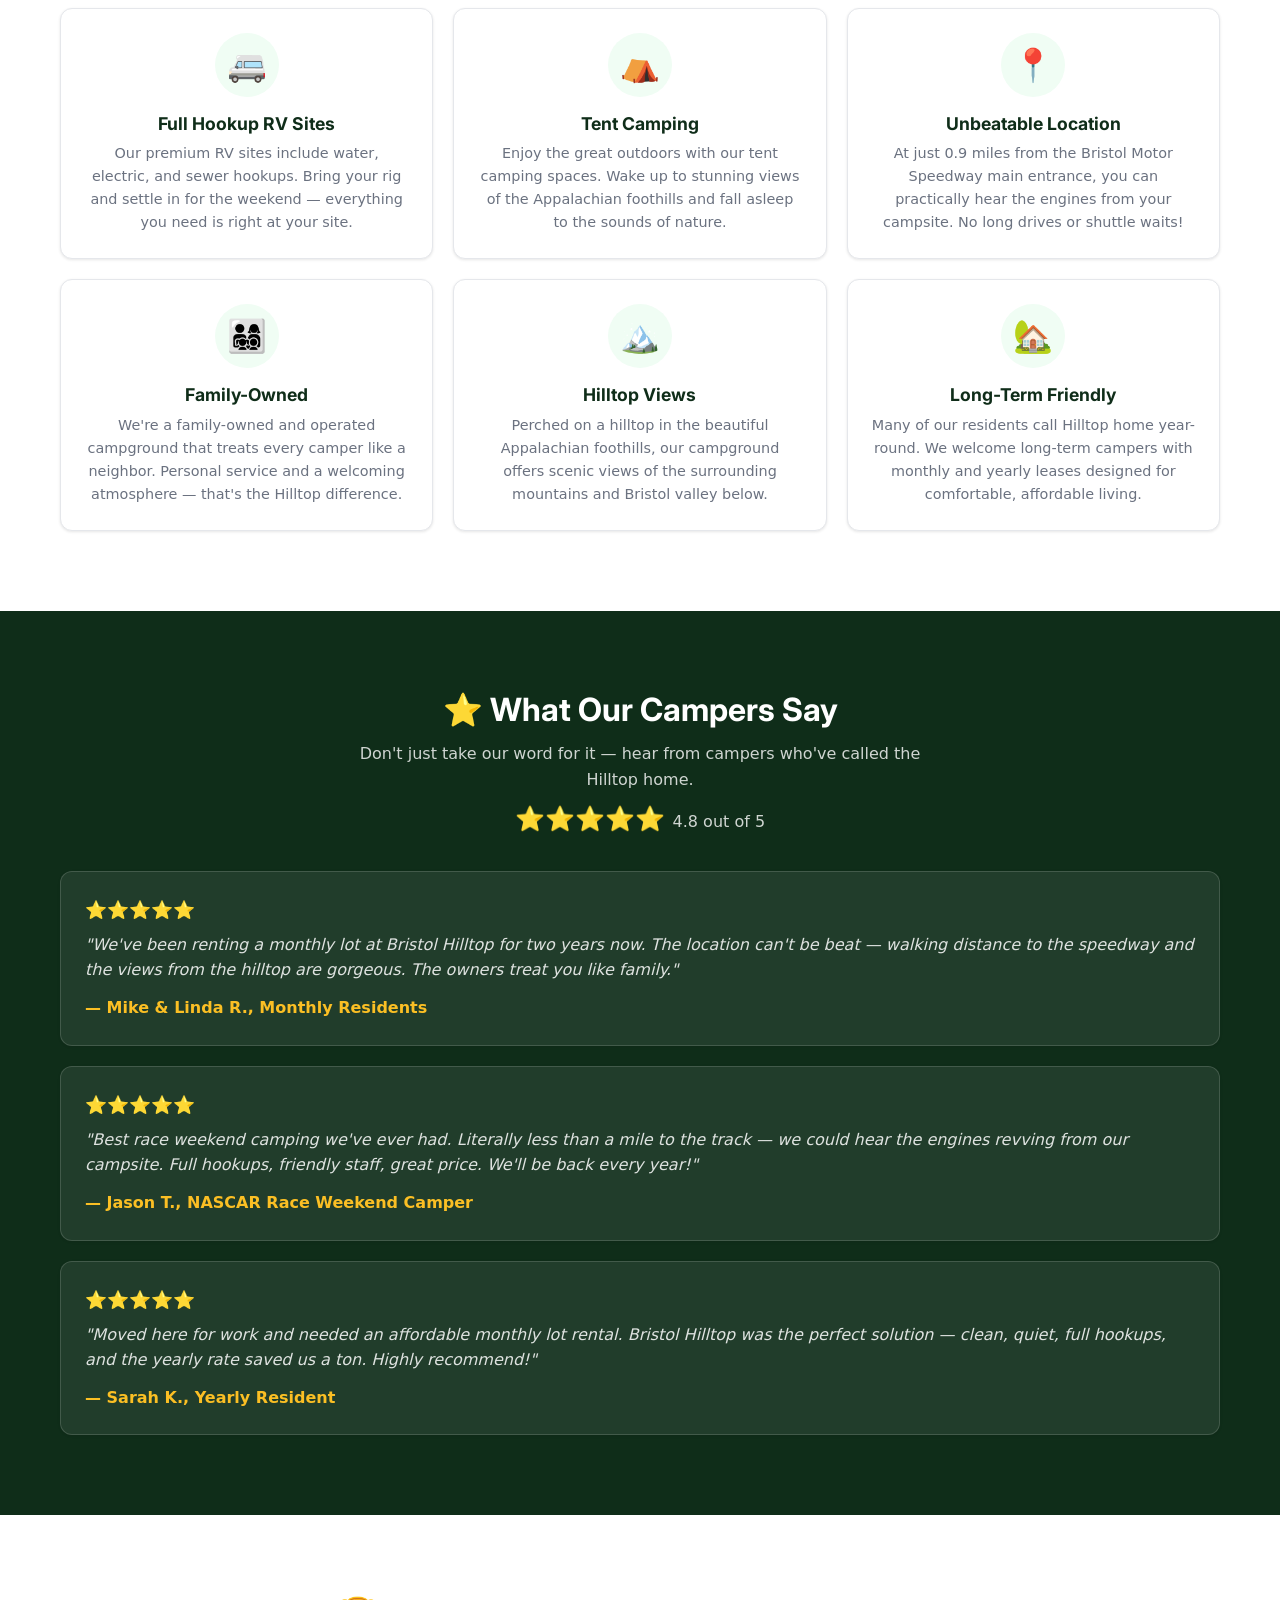
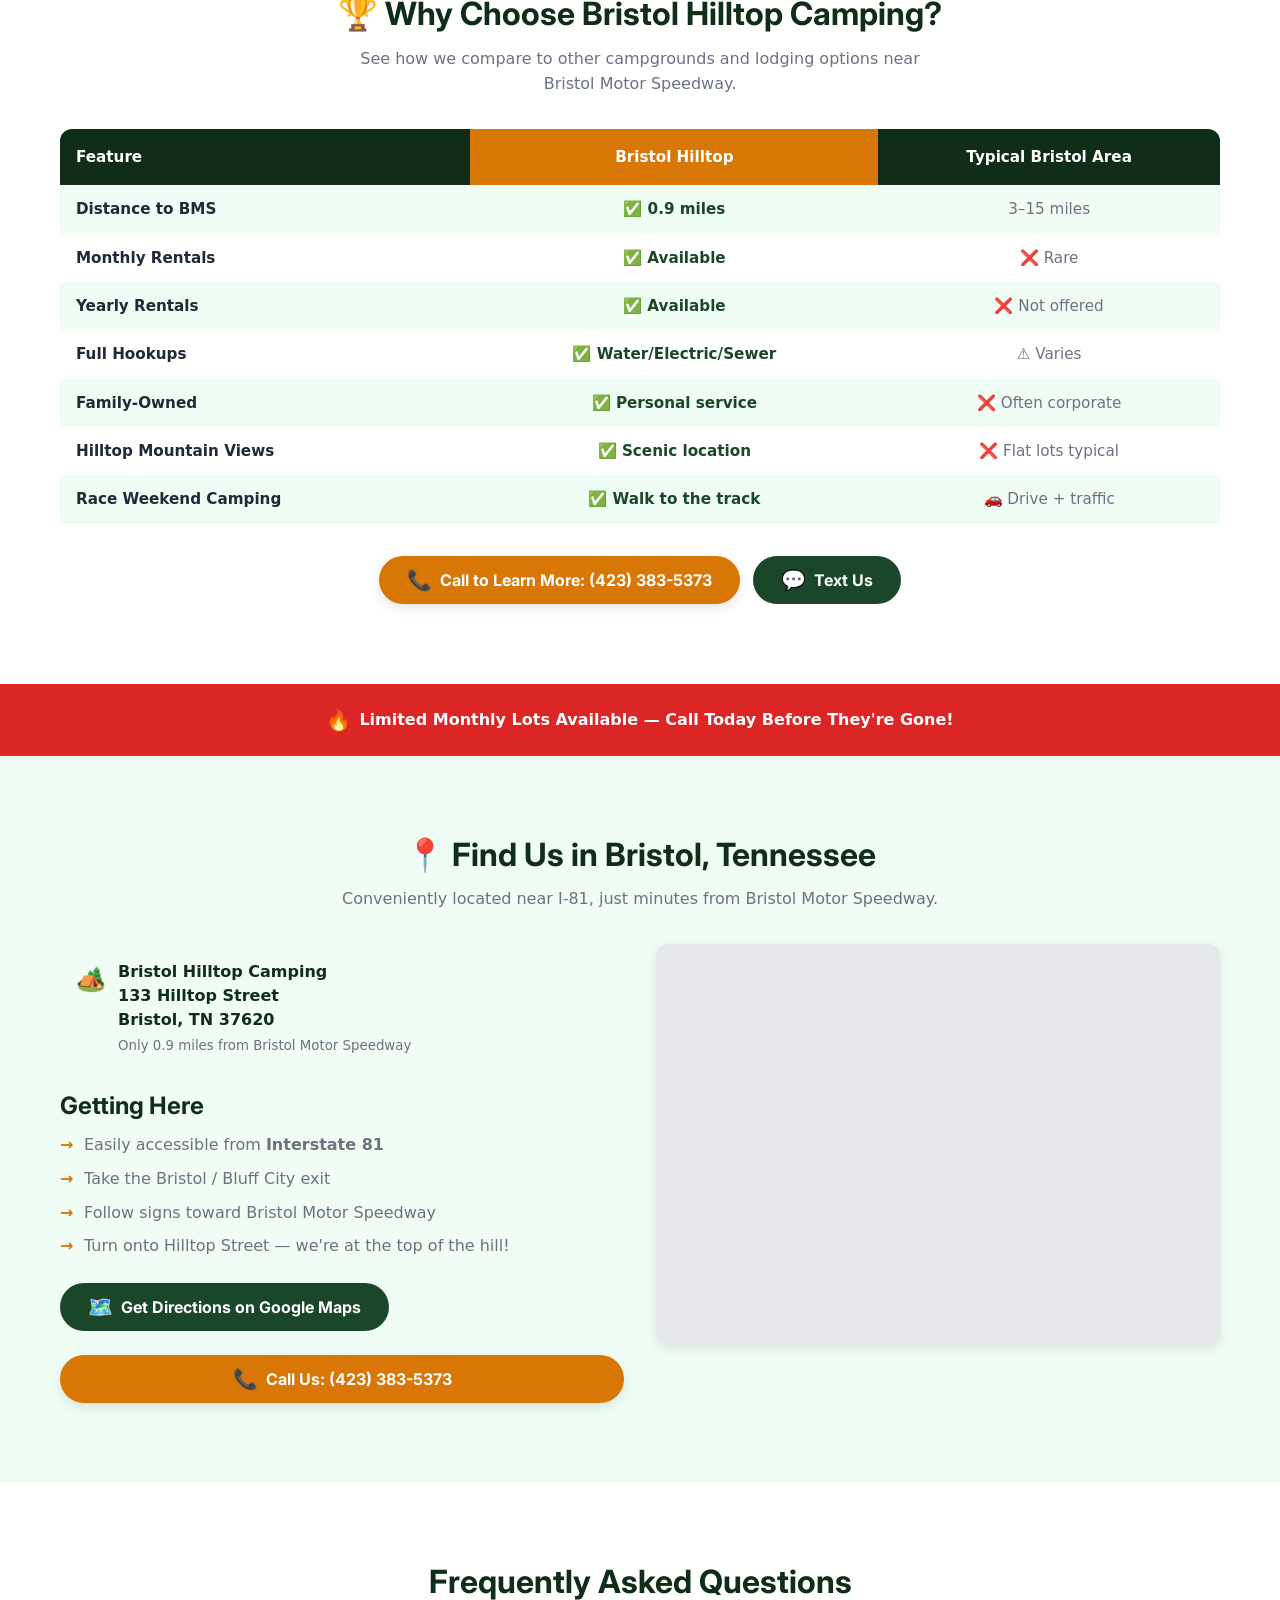
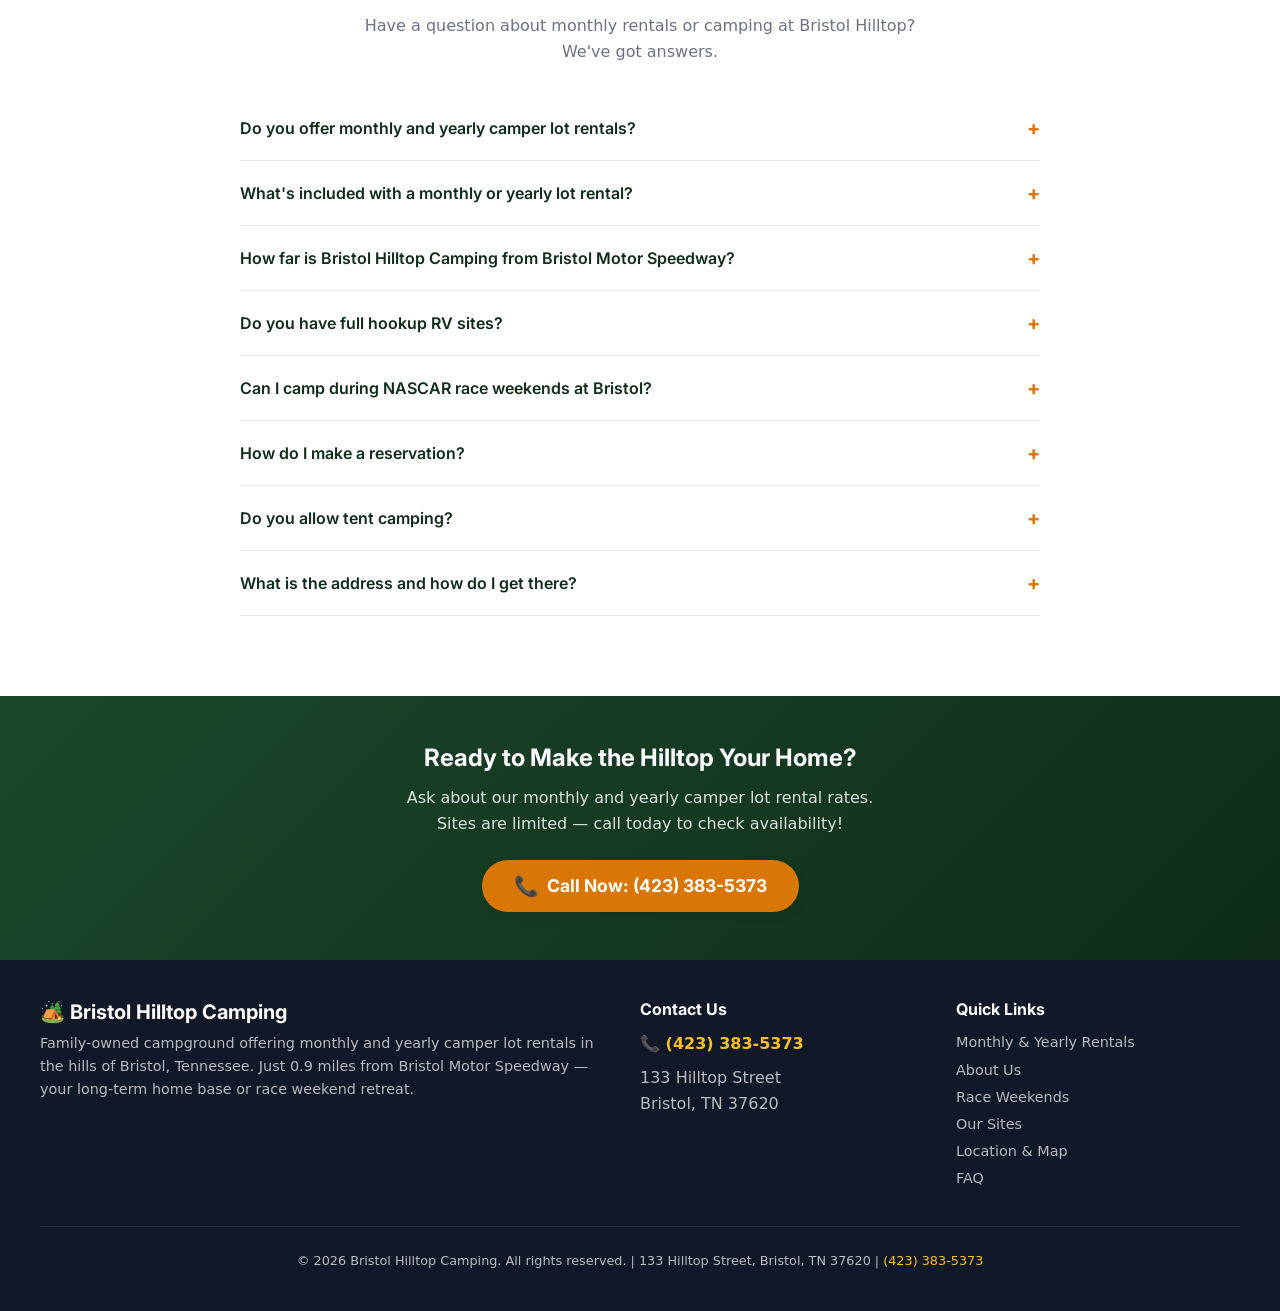
==== commit 3c48a488: "Mobile-first audit: fix all mobile responsiveness issues CSS fixes: - Stack CTA buttons vertically o" ====
--- a/index.html
+++ b/index.html
@@ -641,7 +641,7 @@
         </div>
 
         <div class="fade-in" style="overflow-x: auto;">
-          <table style="width: 100%; border-collapse: collapse; font-size: 0.95rem; min-width: 500px;">
+          <table style="width: 100%; border-collapse: collapse; font-size: 0.95rem;">
             <thead>
               <tr style="background: var(--color-primary-dark); color: white;">
                 <th style="padding: 1rem; text-align: left; border-radius: 12px 0 0 0;">Feature</th>
--- a/css/styles.css
+++ b/css/styles.css
@@ -1208,3 +1208,108 @@
     font-size: 3rem;
   }
 }
+
+/* ============================================
+   Mobile-First Fixes (max-width: 480px)
+   ============================================ */
+@media (max-width: 480px) {
+  /* Stack CTA buttons vertically on small phones */
+  .btn + .btn,
+  .btn + a.btn {
+    margin-left: 0 !important;
+    margin-top: 0.75rem;
+  }
+
+  /* Ensure buttons are full width on phones */
+  .event-cta .btn,
+  .section .btn {
+    display: block;
+    width: 100%;
+    text-align: center;
+  }
+
+  /* Table cells: tighter padding on phones */
+  table th,
+  table td {
+    padding: 0.5rem 0.4rem !important;
+    font-size: 0.8rem !important;
+  }
+
+  /* Comparison table column widths */
+  table th:first-child,
+  table td:first-child {
+    width: 35%;
+  }
+
+  /* Hero section: tighter on phones */
+  .event-hero {
+    padding: 5rem 1rem 2rem;
+  }
+
+  .event-hero h1 {
+    font-size: 1.5rem;
+    line-height: 1.25;
+  }
+
+  /* Stats grid: 2 columns on small phones */
+  .stats {
+    grid-template-columns: 1fr 1fr !important;
+    gap: 0.75rem;
+  }
+
+  /* Proximity bar: stack items */
+  .proximity__content {
+    flex-direction: column;
+    gap: 0.25rem;
+  }
+
+  .proximity__item {
+    font-size: 0.8rem !important;
+  }
+
+  /* Section padding */
+  .section {
+    padding: 2.5rem 0;
+  }
+
+  /* FAQ question text */
+  .faq__question {
+    font-size: 0.95rem;
+    padding: 1rem 0.75rem;
+  }
+
+  /* Offerings grid: single column */
+  .offerings__grid {
+    grid-template-columns: 1fr !important;
+  }
+
+  /* Race card padding */
+  .race-card {
+    padding: 1rem;
+  }
+
+  /* Footer: single column */
+  .footer__grid {
+    grid-template-columns: 1fr !important;
+    gap: 1.5rem;
+  }
+}
+
+/* Ensure all images are responsive everywhere */
+img {
+  max-width: 100%;
+  height: auto;
+}
+
+/* Ensure no horizontal overflow on body */
+html, body {
+  overflow-x: hidden;
+}
+
+/* Global tap target minimum size */
+a.btn,
+button,
+.faq__question,
+.mobile-cta__link {
+  min-height: 44px;
+}
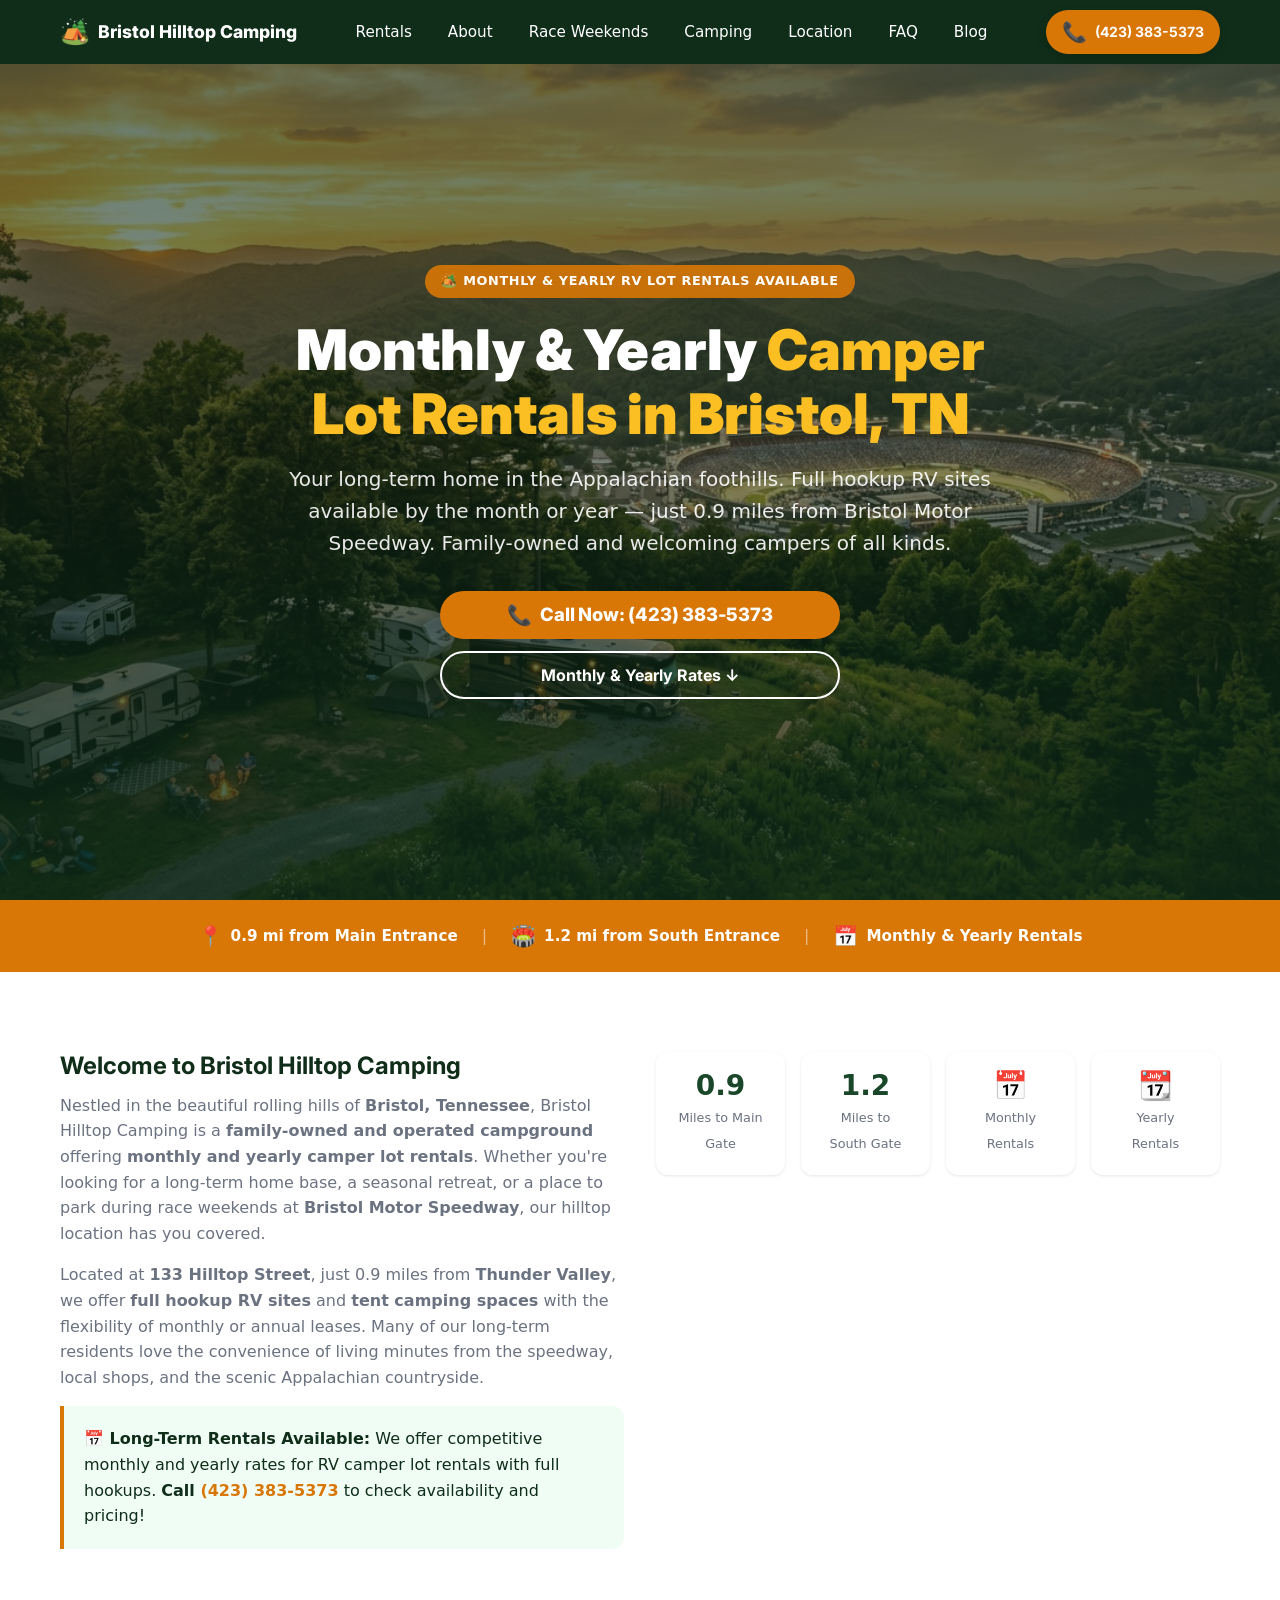
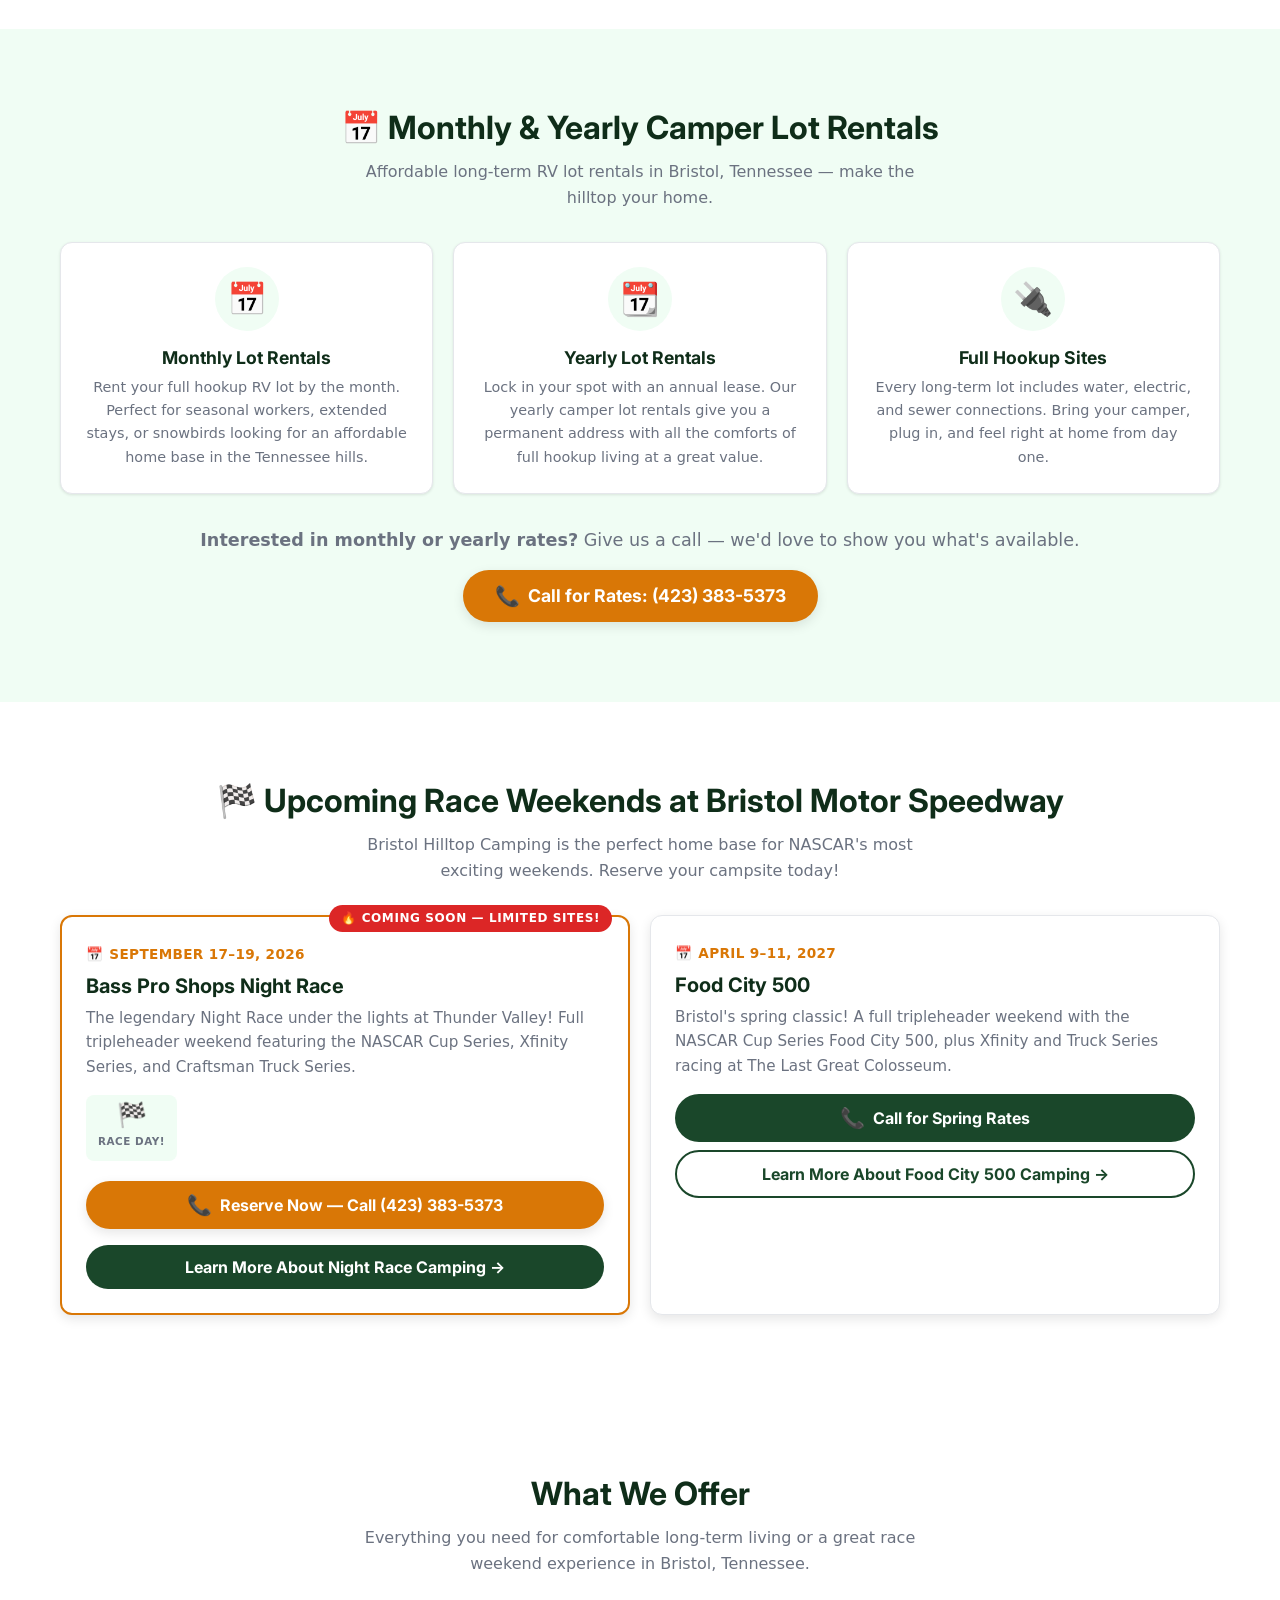
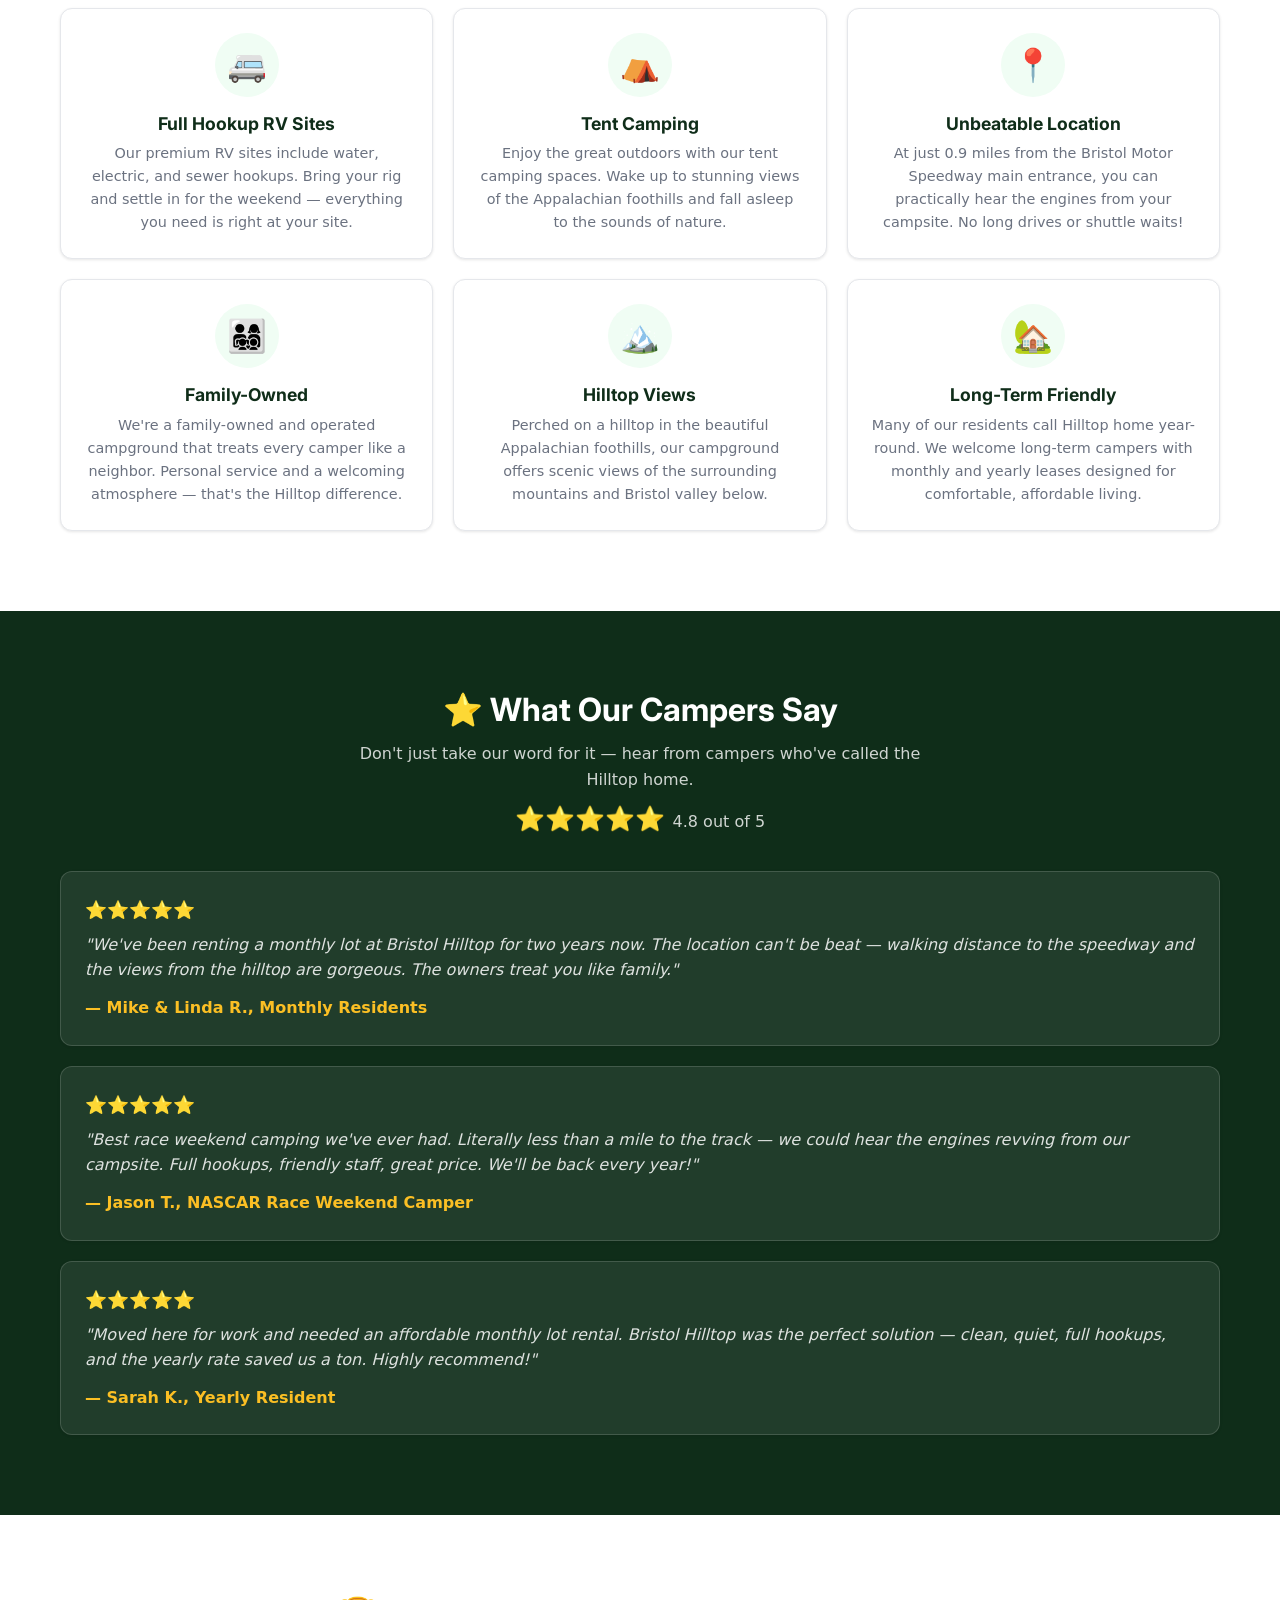
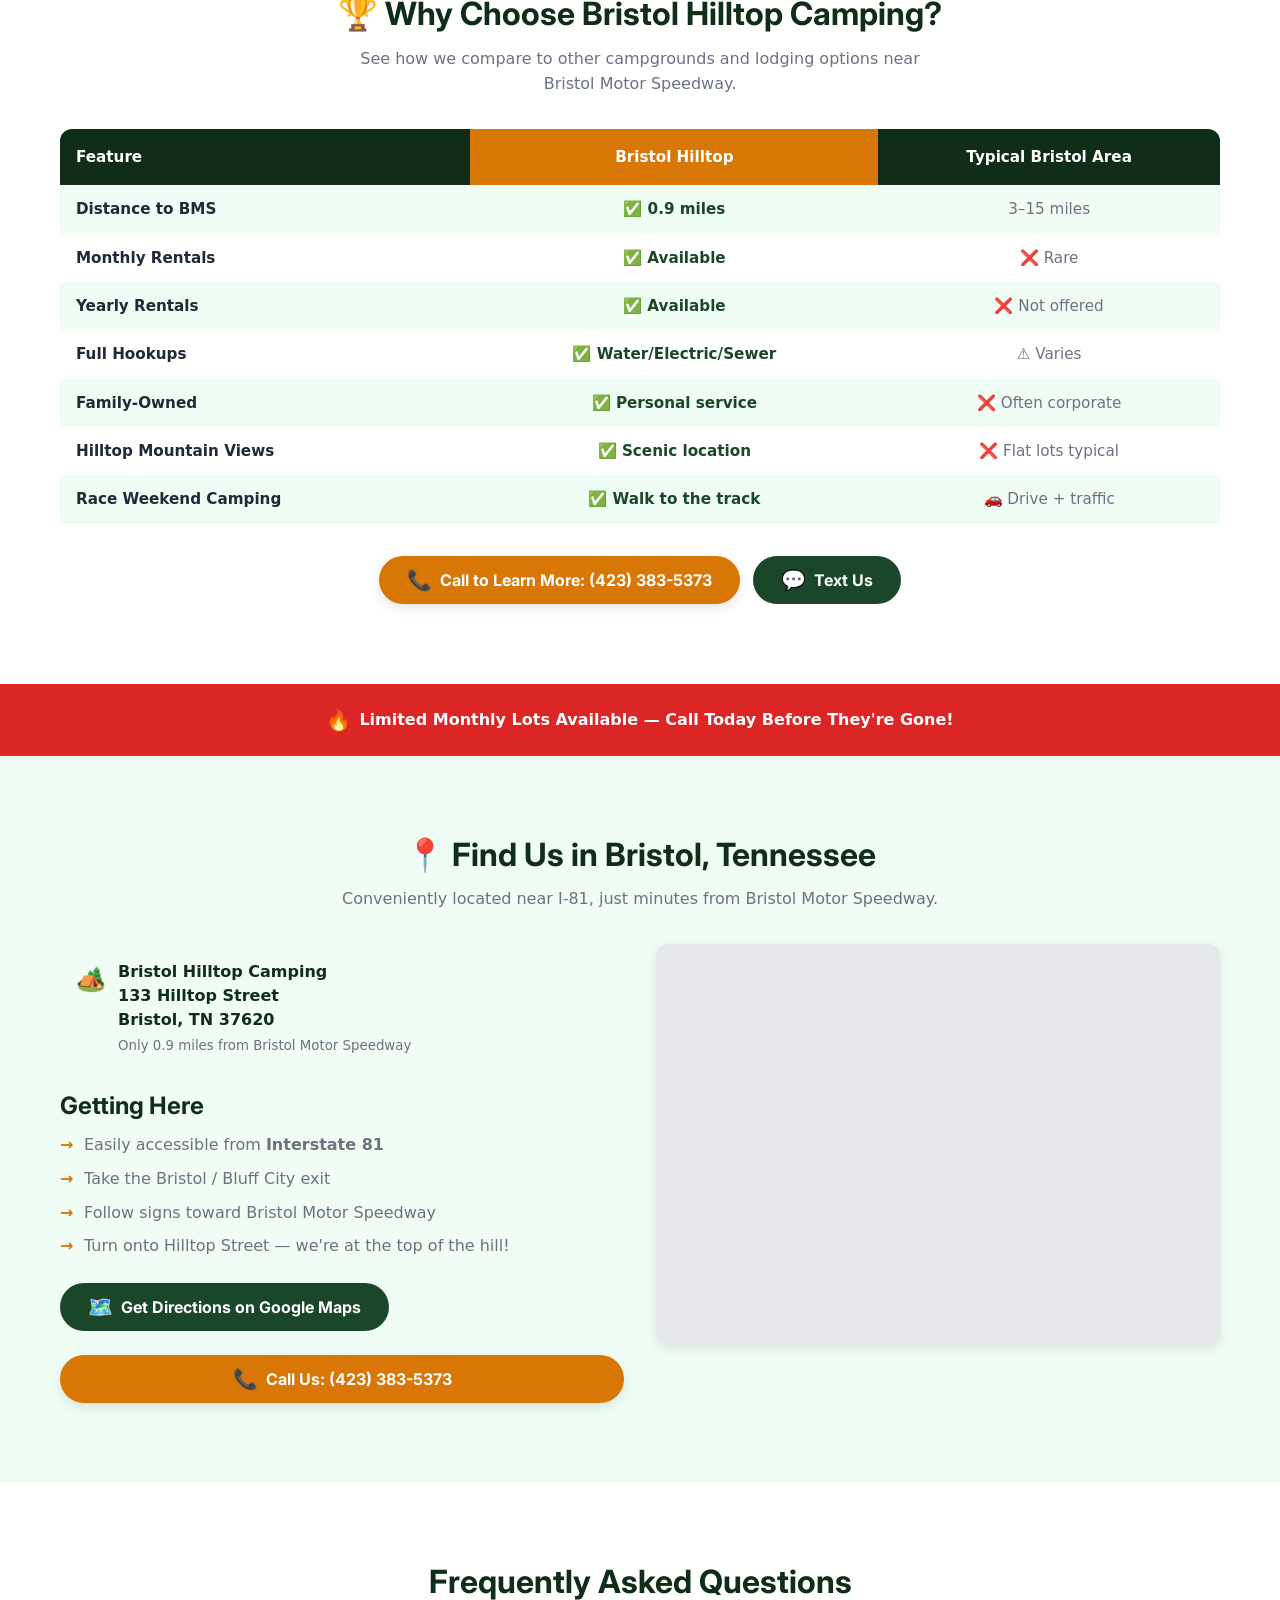
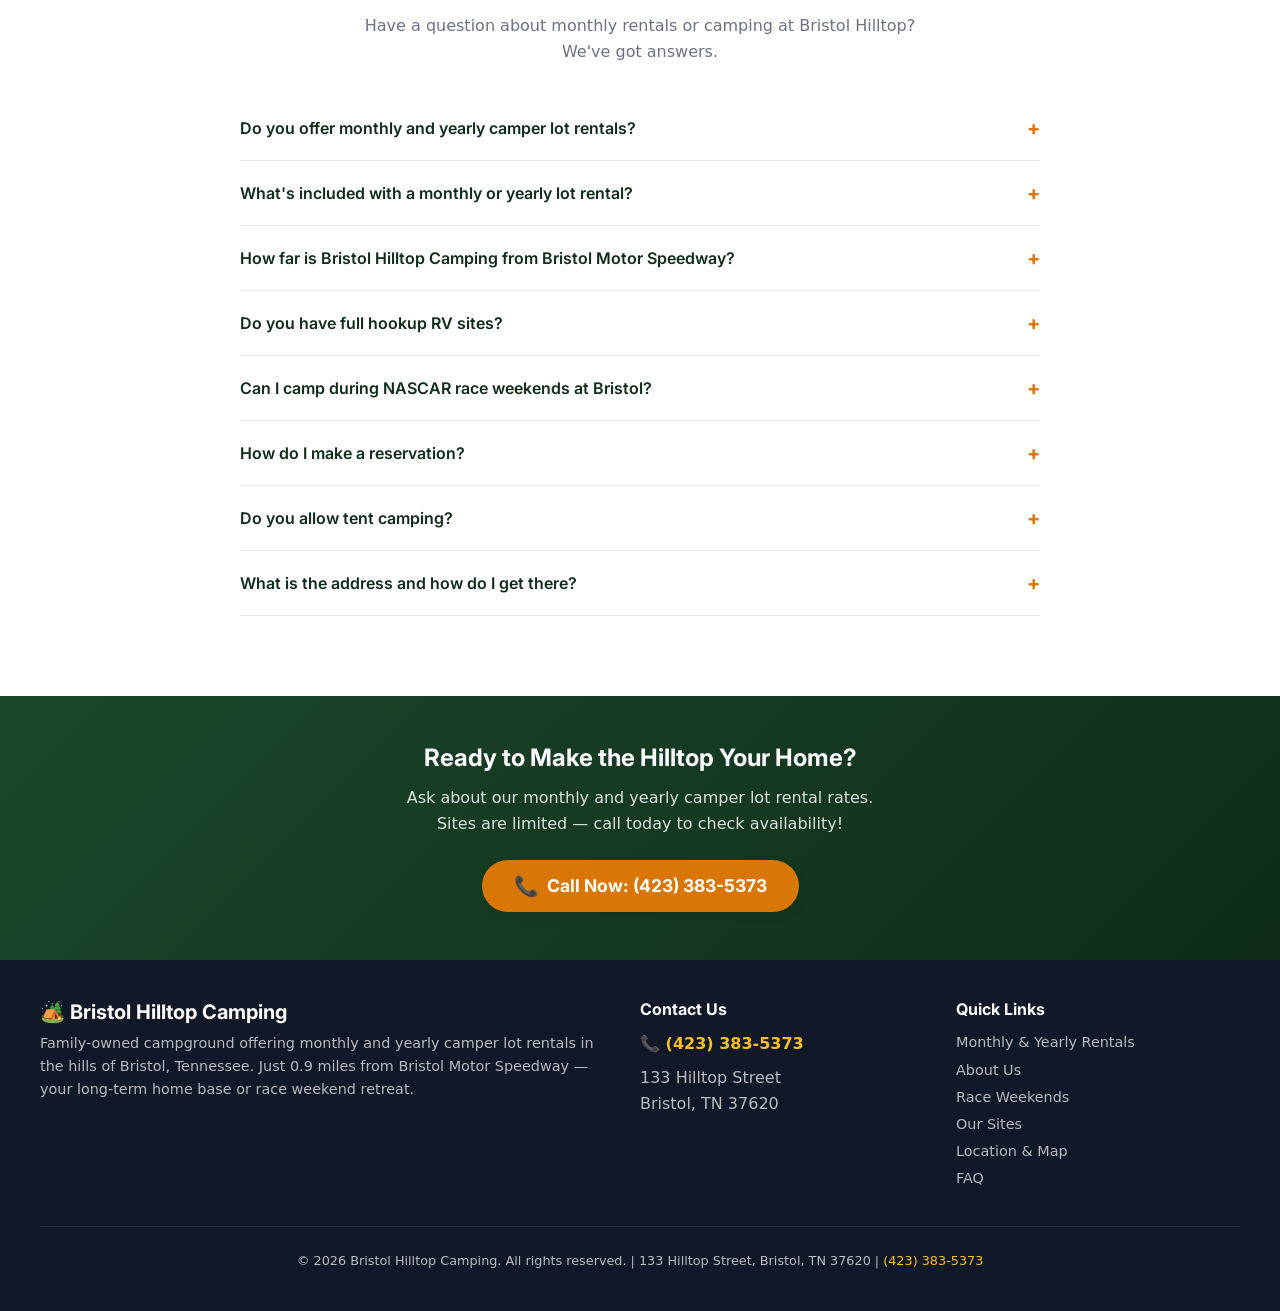
==== commit b7fd258c: "Force hero pills stacked with inline styles Inline styles on hero CTAs guarantee stacking regardless" ====
--- a/index.html
+++ b/index.html
@@ -362,11 +362,11 @@
       <p class="hero__subtitle">
         Your long-term home in the Appalachian foothills. Full hookup RV sites available by the month or year — just 0.9 miles from Bristol Motor Speedway. Family-owned and welcoming campers of all kinds.
       </p>
-      <div class="hero__ctas">
-        <a href="tel:+14233835373" class="btn btn--call hero__phone">
+      <div class="hero__ctas" style="display: flex; flex-direction: column; align-items: center; gap: 0.75rem; width: 100%; max-width: 400px; margin: 0 auto;">
+        <a href="tel:+14233835373" class="btn btn--call hero__phone" style="width: 100%; text-align: center; font-size: 1.15rem;">
           <span class="btn__icon">📞</span> Call Now: (423) 383-5373
         </a>
-        <a href="#rentals" class="btn btn--outline">
+        <a href="#rentals" class="btn btn--outline" style="width: 100%; text-align: center;">
           Monthly &amp; Yearly Rates ↓
         </a>
       </div>
--- a/css/styles.css
+++ b/css/styles.css
@@ -401,11 +401,21 @@
   flex-direction: column;
   gap: 0.75rem;
   align-items: center;
+  width: 100%;
+  max-width: 400px;
+  margin-left: auto;
+  margin-right: auto;
+}
+
+.hero__ctas .btn {
+  width: 100%;
+  white-space: nowrap;
 }
 
 .hero__phone {
-  font-size: 1.3rem;
+  font-size: 1.15rem;
   font-weight: 800;
+  letter-spacing: -0.01em;
 }
 
 /* --- Proximity Badge Section --- */
@@ -1018,8 +1028,13 @@
   }
 
   .hero__ctas {
-    flex-direction: row;
-    justify-content: center;
+    flex-direction: column;
+    align-items: center;
+    max-width: 400px;
+  }
+
+  .hero__ctas .btn {
+    width: 100%;
   }
 
   /* Proximity */
@@ -1091,6 +1106,16 @@
 
   .hero__title {
     font-size: 3.5rem;
+  }
+
+  .hero__ctas {
+    flex-direction: row;
+    justify-content: center;
+    max-width: 600px;
+  }
+
+  .hero__ctas .btn {
+    width: auto;
   }
 
   .hero__subtitle {
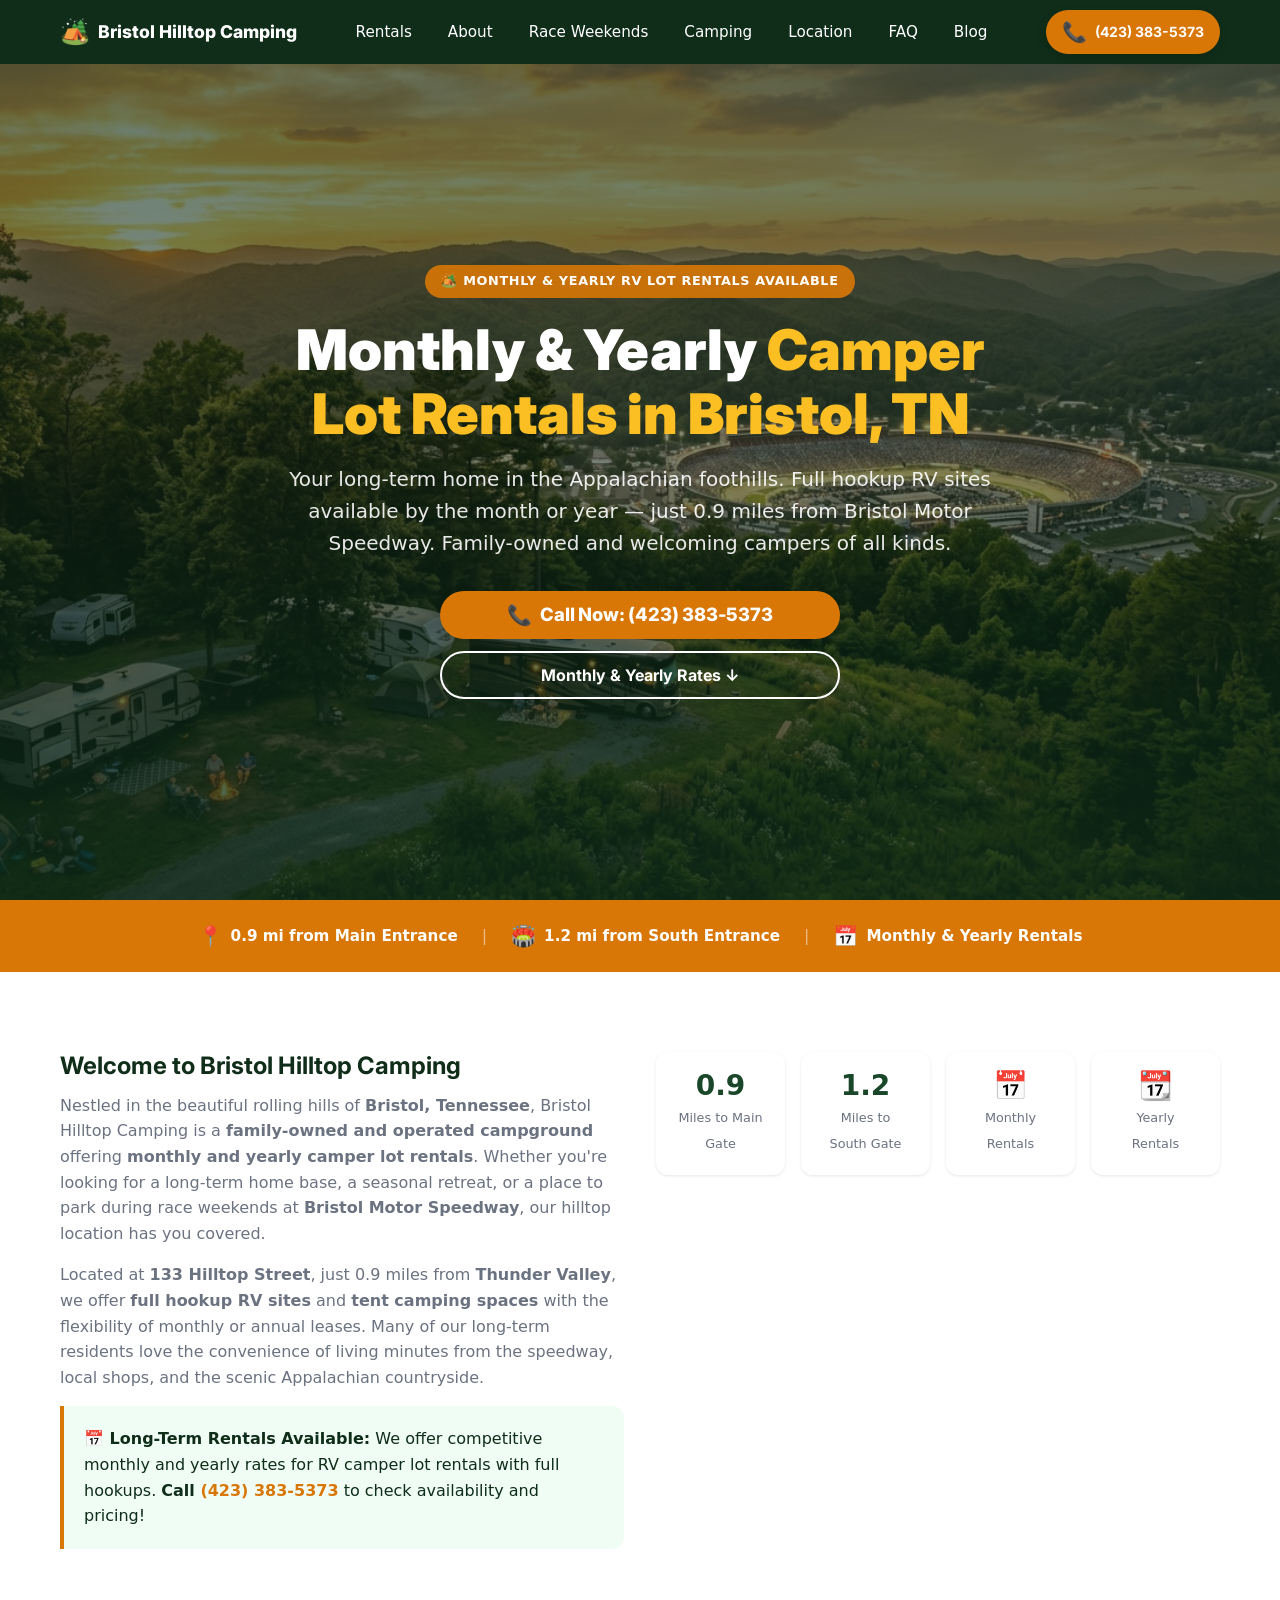
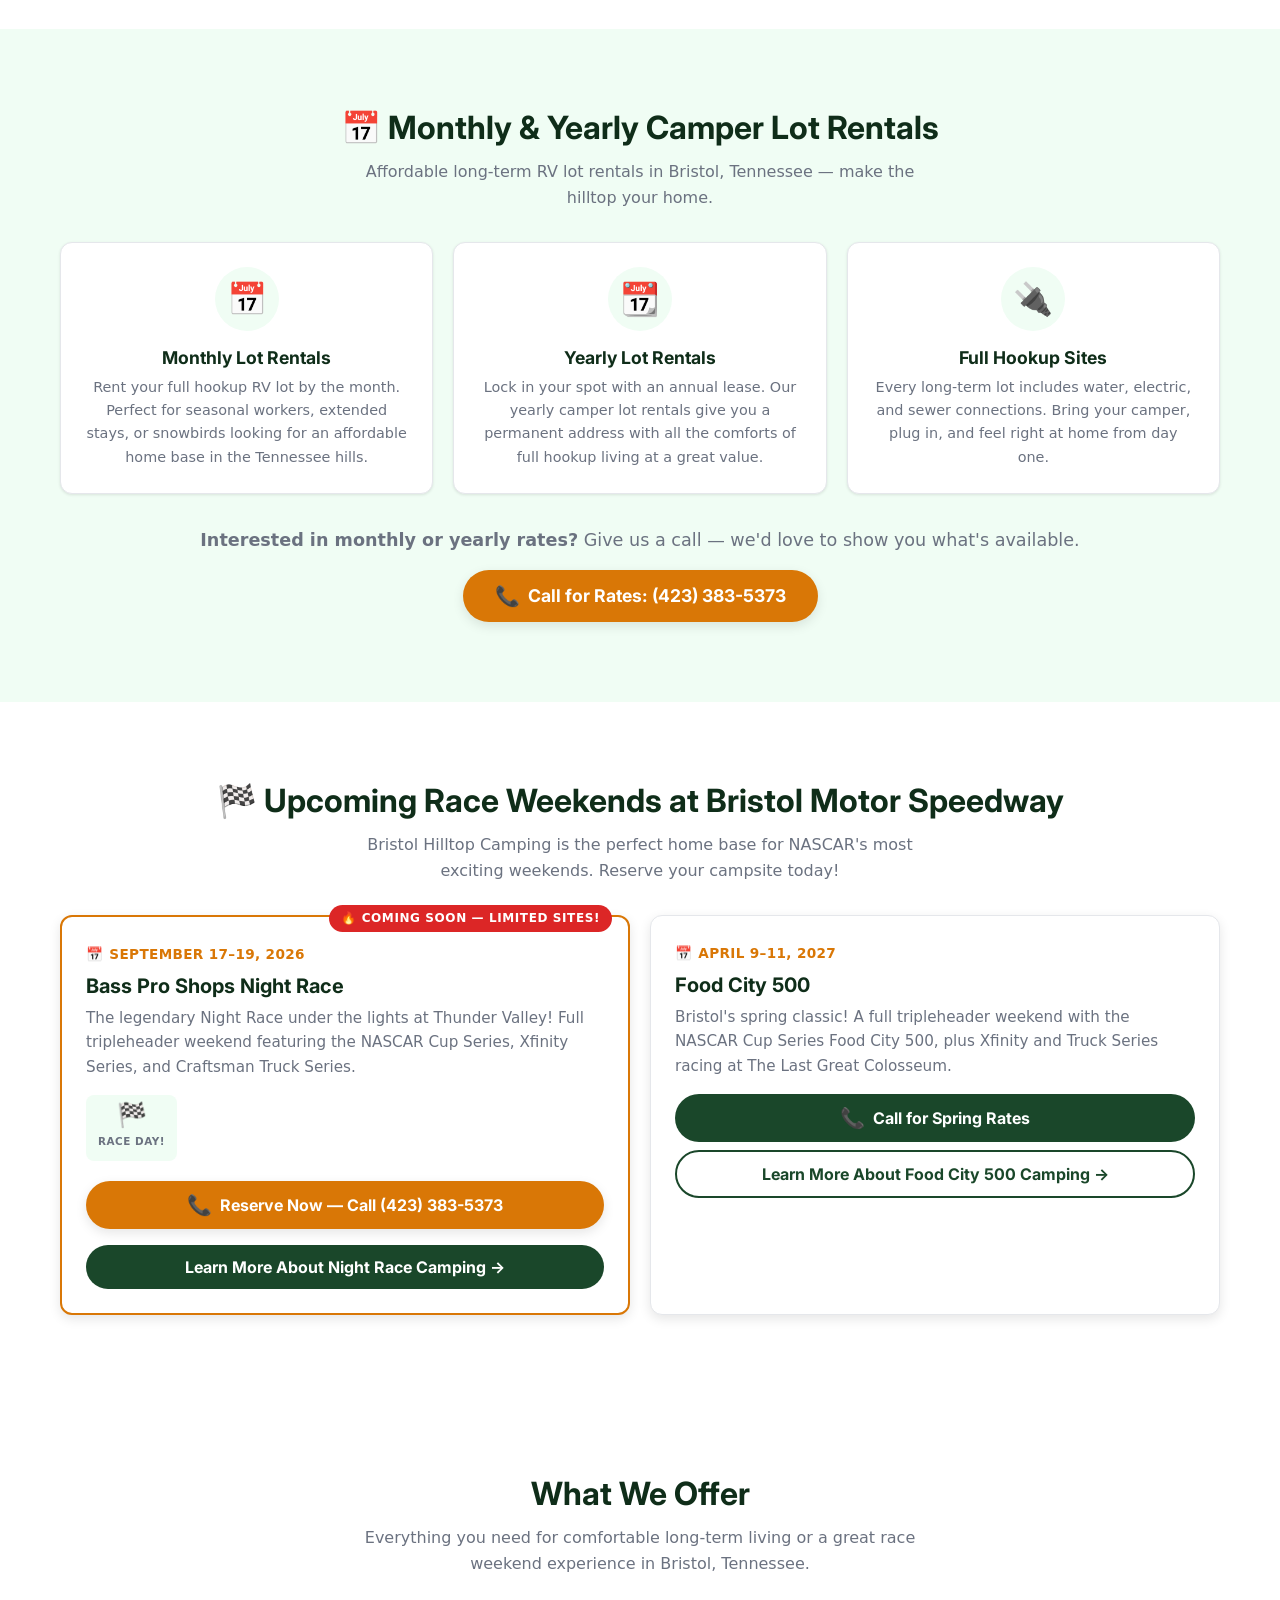
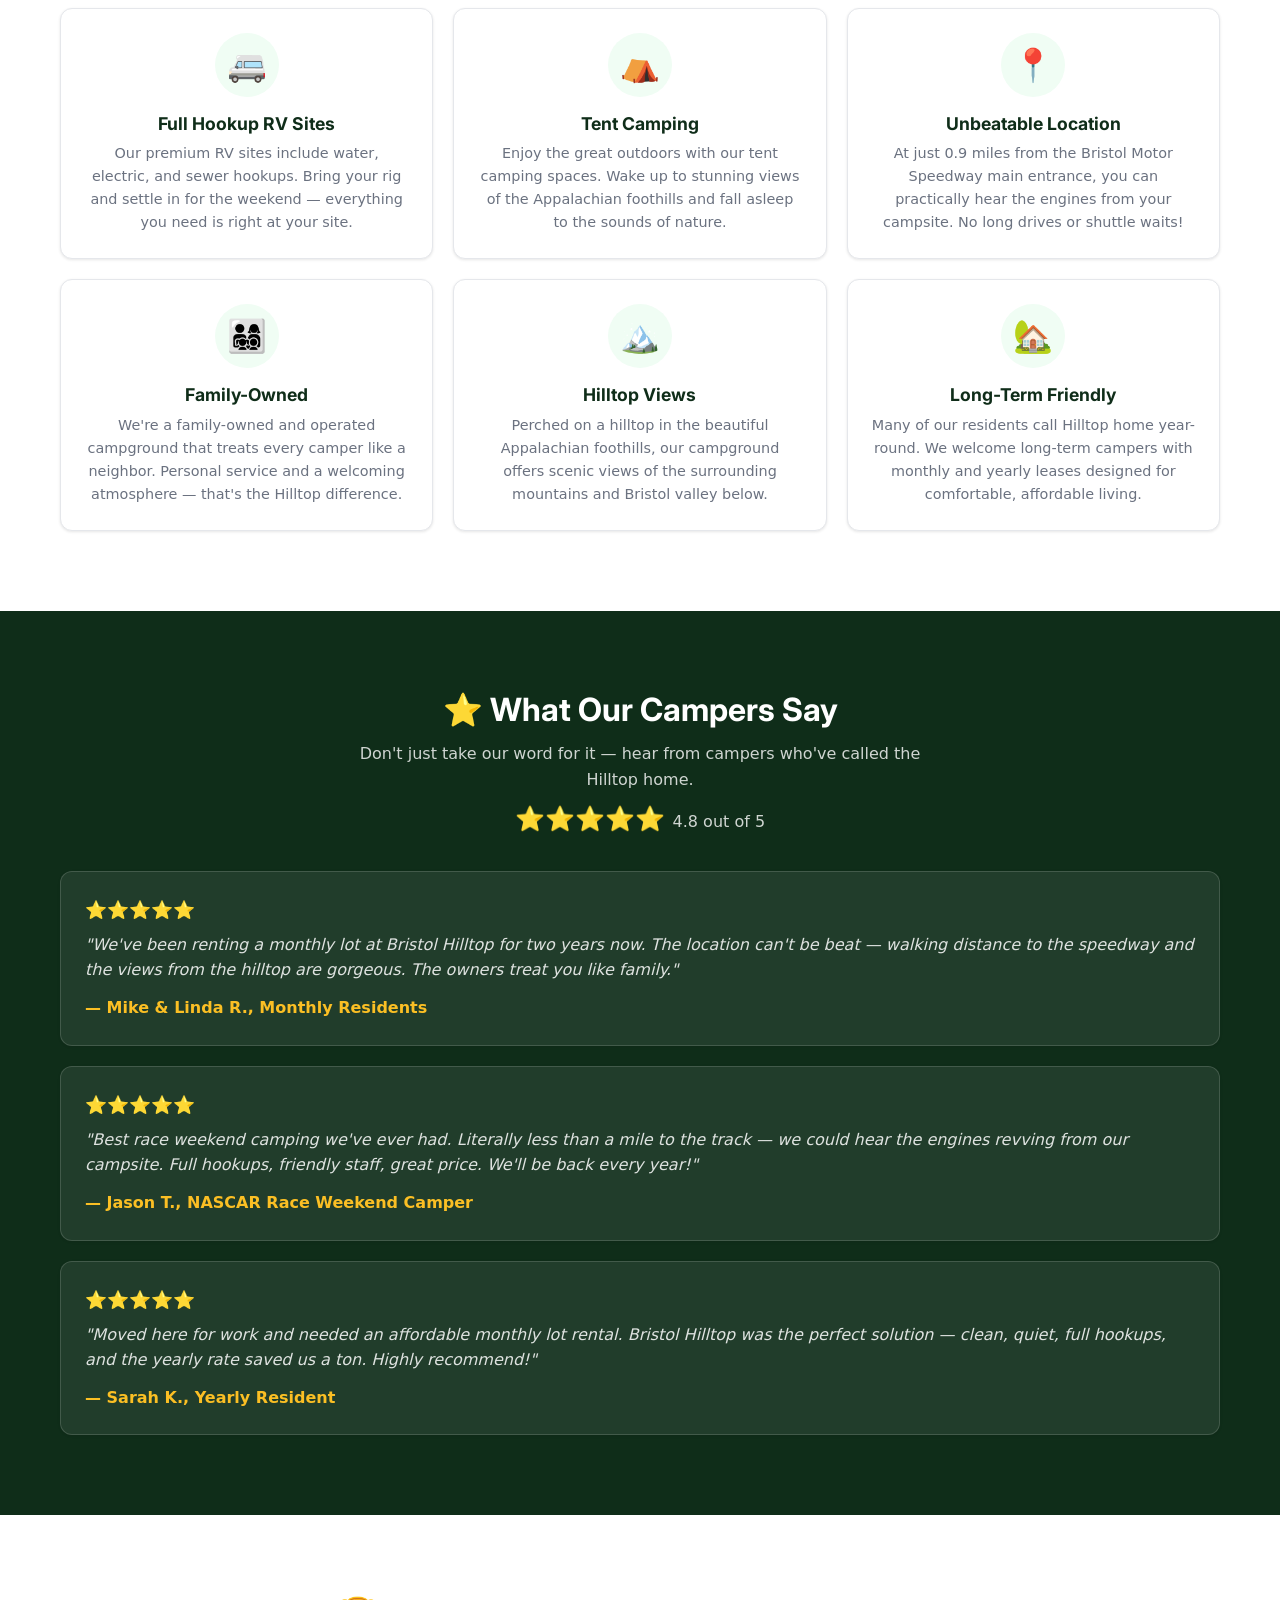
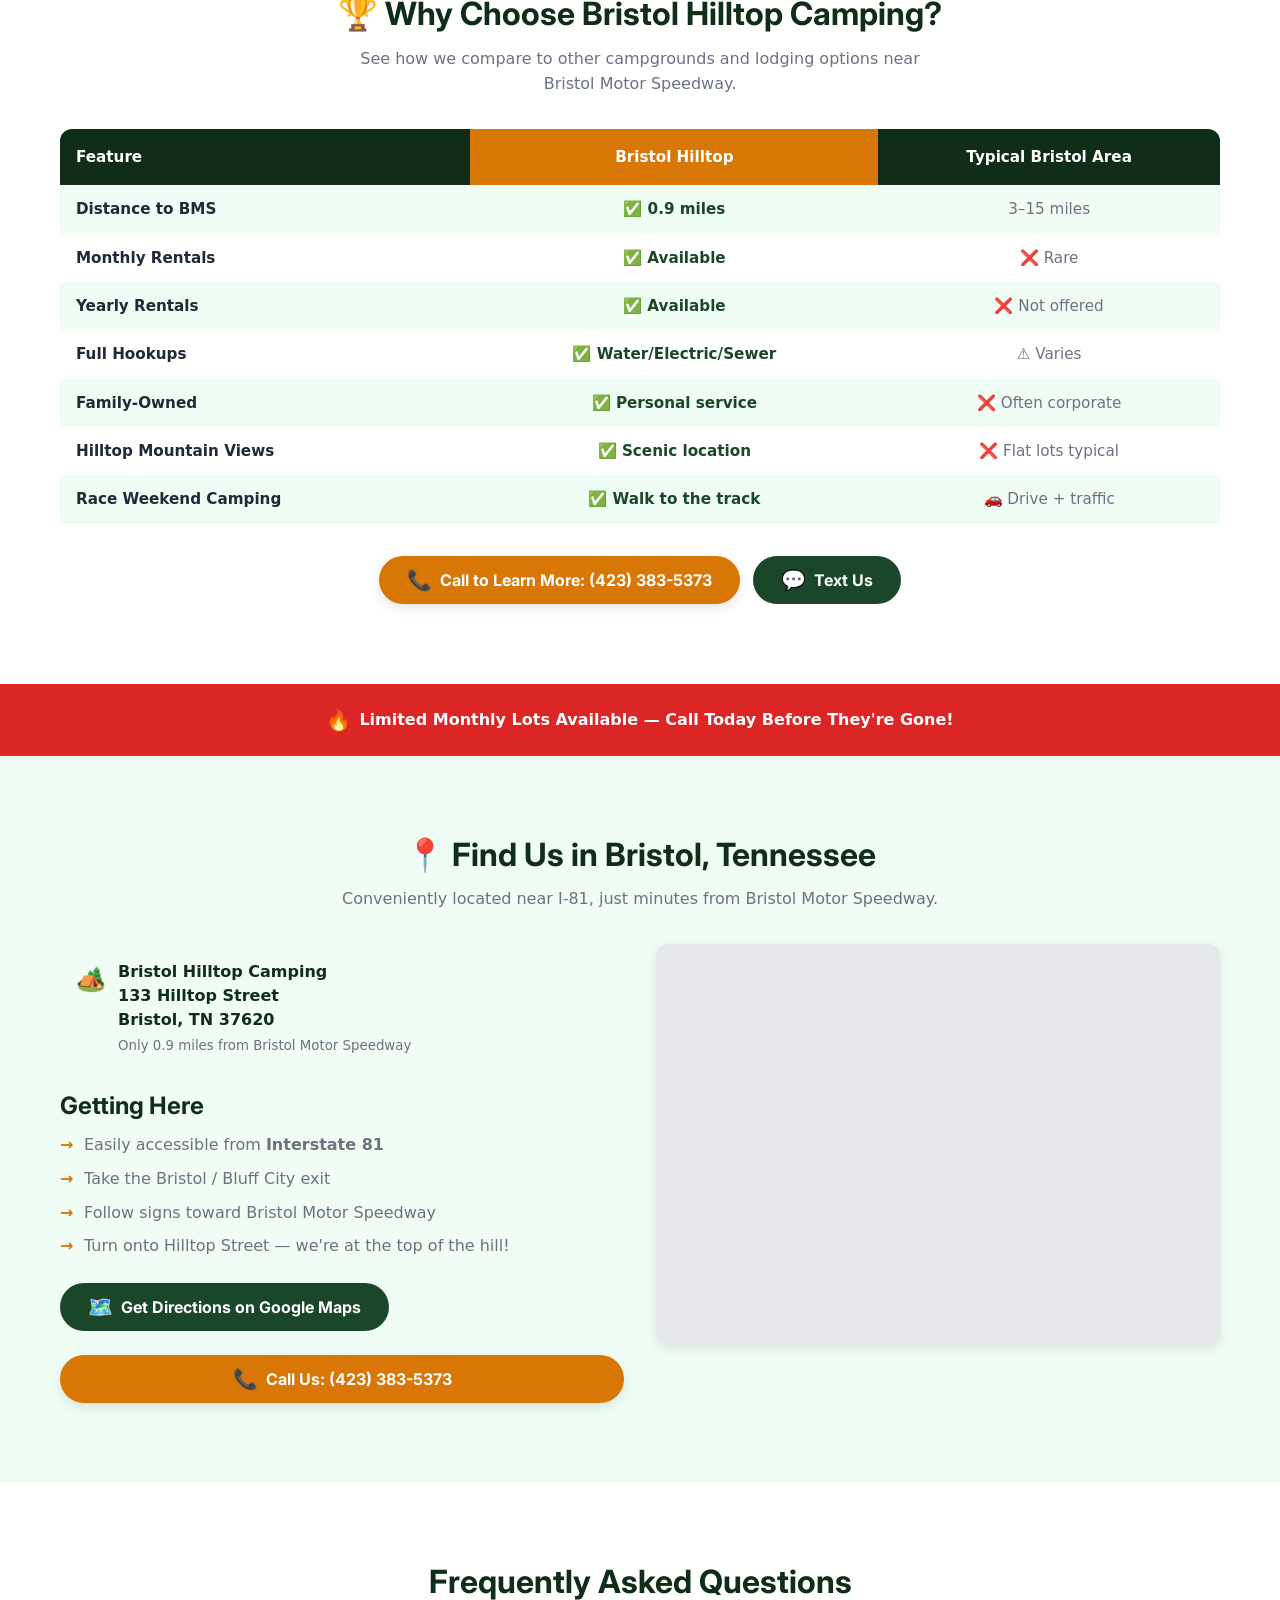
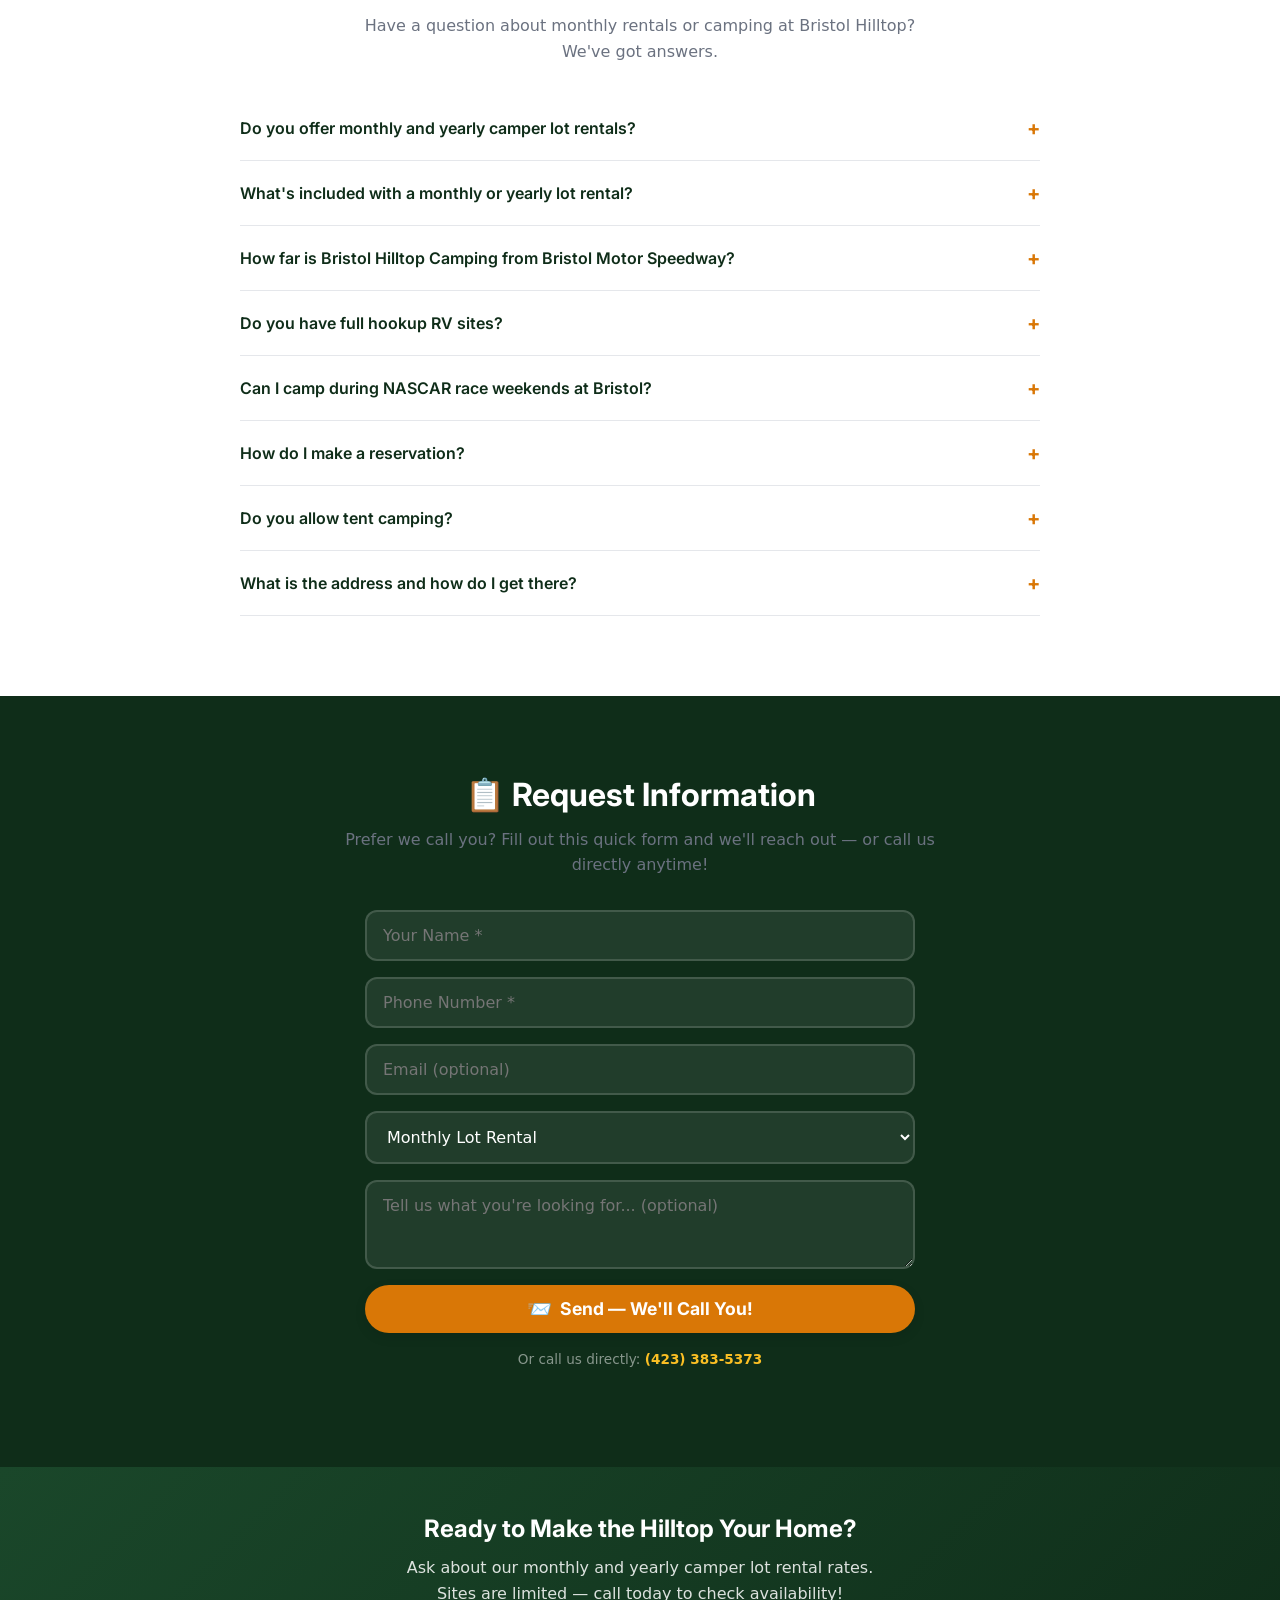
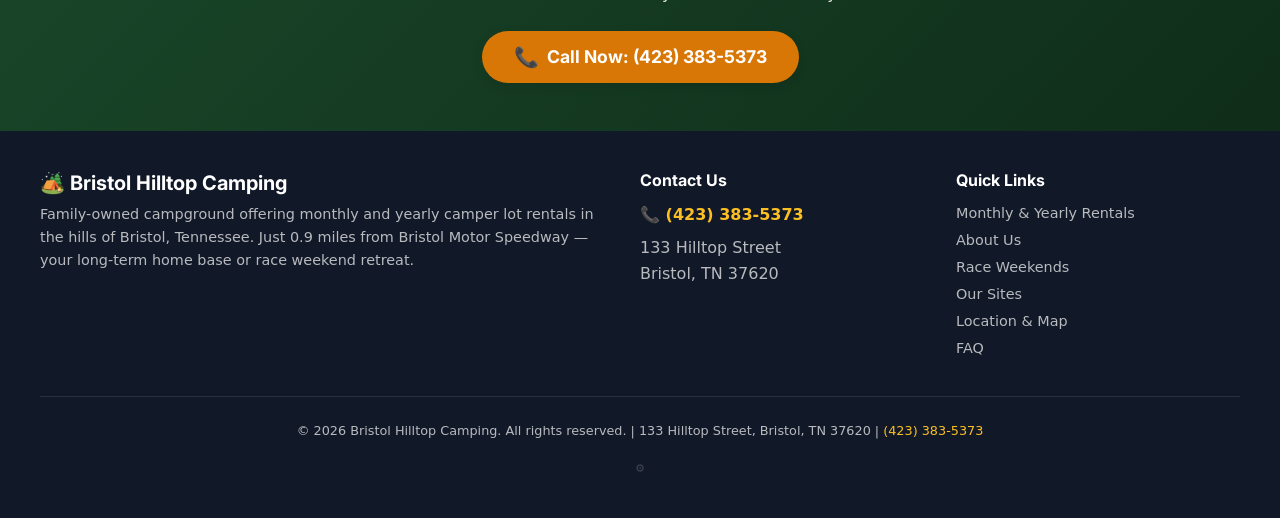
==== commit ec679cba: "Add admin dashboard, analytics tracking, and lead capture New files: - admin.html: Dark iOS-style ad" ====
--- a/index.html
+++ b/index.html
@@ -859,6 +859,37 @@
       </div>
     </section>
 
+    <!-- LEAD CAPTURE FORM -->
+    <section id="contact" class="section section--dark">
+      <div class="container">
+        <div class="section__header fade-in">
+          <h2>📋 Request Information</h2>
+          <p>Prefer we call you? Fill out this quick form and we'll reach out — or call us directly anytime!</p>
+        </div>
+
+        <div class="fade-in" style="max-width: 550px; margin: 0 auto;">
+          <form onsubmit="bhcSubmitLead(this); return false;" style="display: flex; flex-direction: column; gap: 1rem;">
+            <input type="text" name="lead_name" placeholder="Your Name *" required style="padding: 0.875rem 1rem; border-radius: 12px; border: 2px solid rgba(255,255,255,0.15); background: rgba(255,255,255,0.08); color: white; font-size: 1rem; font-family: inherit;">
+            <input type="tel" name="lead_phone" placeholder="Phone Number *" required style="padding: 0.875rem 1rem; border-radius: 12px; border: 2px solid rgba(255,255,255,0.15); background: rgba(255,255,255,0.08); color: white; font-size: 1rem; font-family: inherit;">
+            <input type="email" name="lead_email" placeholder="Email (optional)" style="padding: 0.875rem 1rem; border-radius: 12px; border: 2px solid rgba(255,255,255,0.15); background: rgba(255,255,255,0.08); color: white; font-size: 1rem; font-family: inherit;">
+            <select name="lead_interest" style="padding: 0.875rem 1rem; border-radius: 12px; border: 2px solid rgba(255,255,255,0.15); background: rgba(255,255,255,0.08); color: white; font-size: 1rem; font-family: inherit;">
+              <option value="Monthly Rental">Monthly Lot Rental</option>
+              <option value="Yearly Rental">Yearly Lot Rental</option>
+              <option value="Race Weekend">Race Weekend Camping</option>
+              <option value="General">General Inquiry</option>
+            </select>
+            <textarea name="lead_message" placeholder="Tell us what you're looking for... (optional)" rows="3" style="padding: 0.875rem 1rem; border-radius: 12px; border: 2px solid rgba(255,255,255,0.15); background: rgba(255,255,255,0.08); color: white; font-size: 1rem; font-family: inherit; resize: vertical;"></textarea>
+            <button type="submit" class="btn btn--call" style="width: 100%; font-size: 1.1rem;">
+              <span class="btn__icon">📨</span> Send — We'll Call You!
+            </button>
+          </form>
+          <p style="text-align: center; margin-top: 1rem; color: rgba(255,255,255,0.5); font-size: 0.85rem;">
+            Or call us directly: <a href="tel:+14233835373" style="color: var(--color-accent-light); font-weight: 700;">(423) 383-5373</a>
+          </p>
+        </div>
+      </div>
+    </section>
+
     <!-- CALL-TO-ACTION BANNER -->
     <section class="cta-banner">
       <div class="container">
@@ -903,6 +934,7 @@
     </div>
     <div class="footer__bottom">
       <p>&copy; 2026 Bristol Hilltop Camping. All rights reserved. | 133 Hilltop Street, Bristol, TN 37620 | <a href="tel:+14233835373" style="color: var(--color-accent-light);">(423) 383-5373</a></p>
+      <p style="margin-top: 0.5rem;"><a href="admin.html" style="color: rgba(255,255,255,0.2); font-size: 0.7rem; text-decoration: none;">⚙️</a></p>
     </div>
   </footer>
 
@@ -918,6 +950,7 @@
 
   <!-- Scripts -->
   <script src="js/main.js" defer></script>
+  <script src="js/analytics.js" defer></script>
 
 </body>
 </html>
